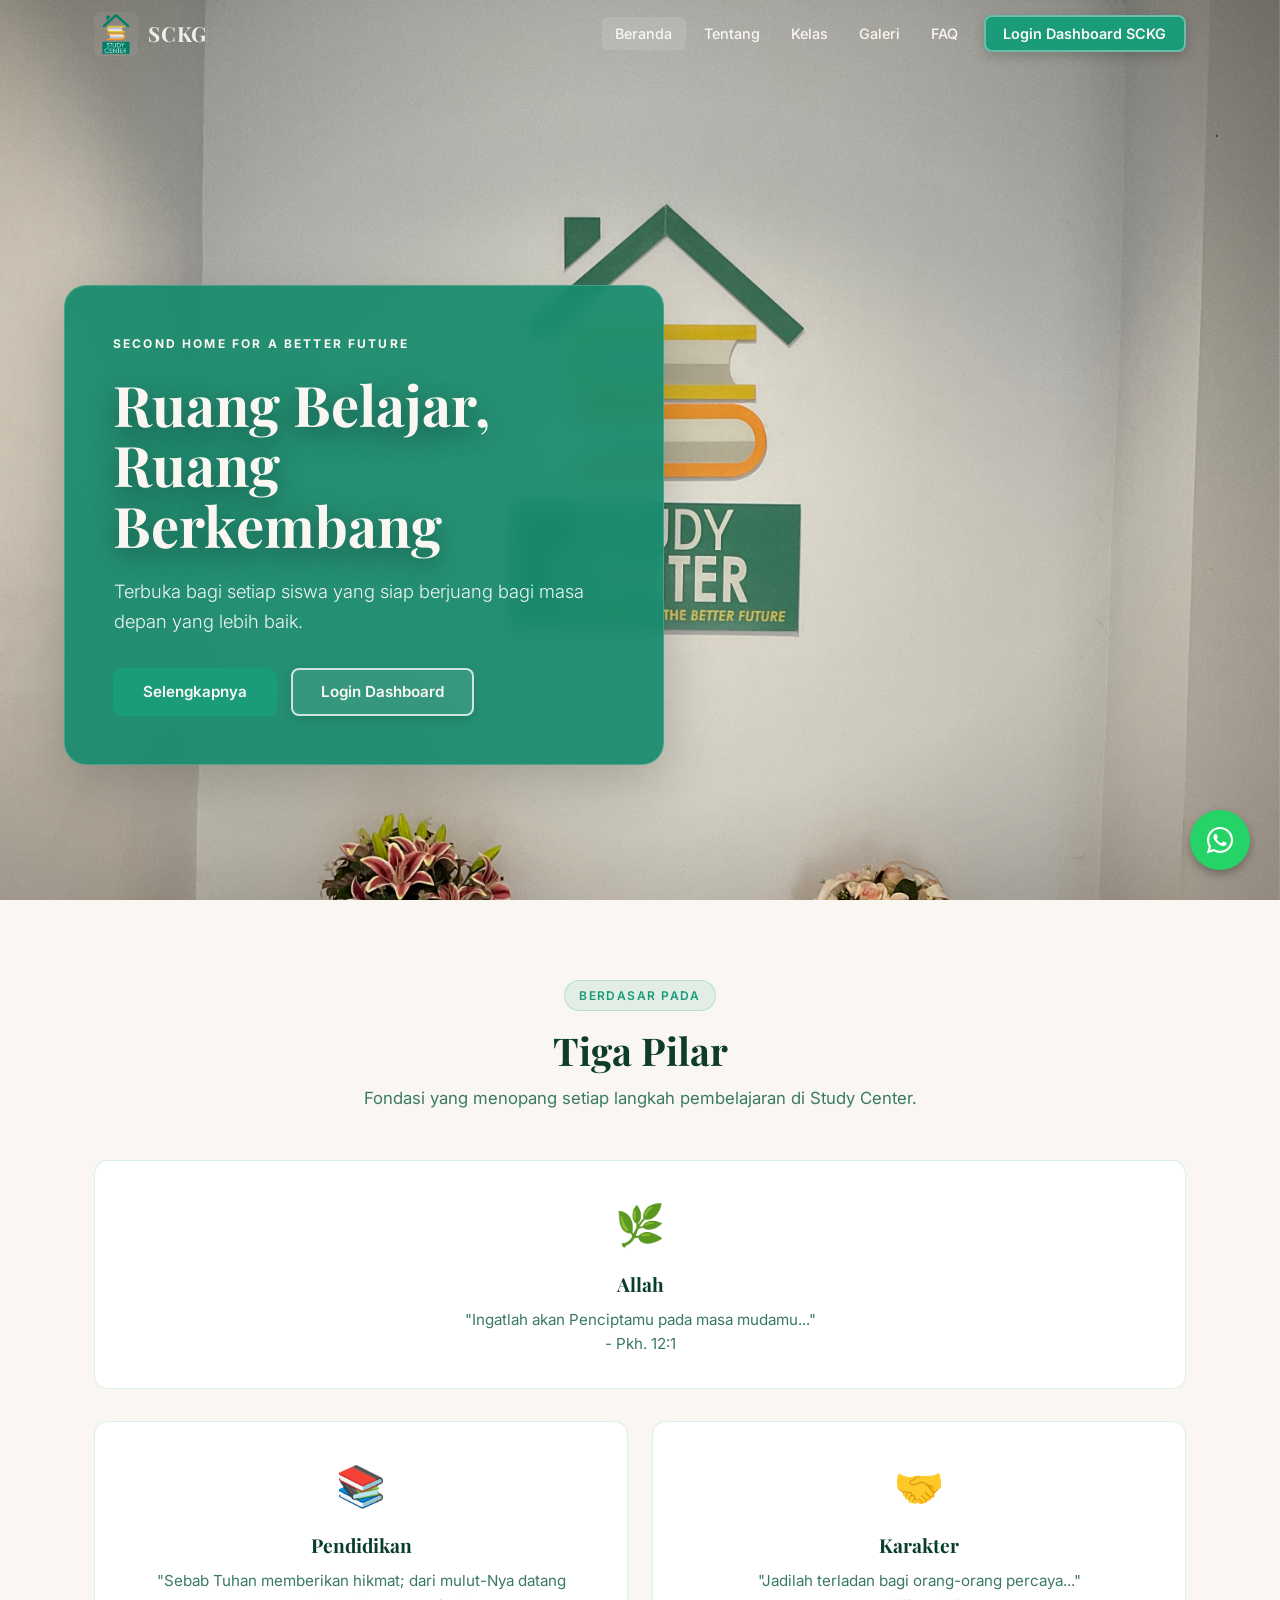
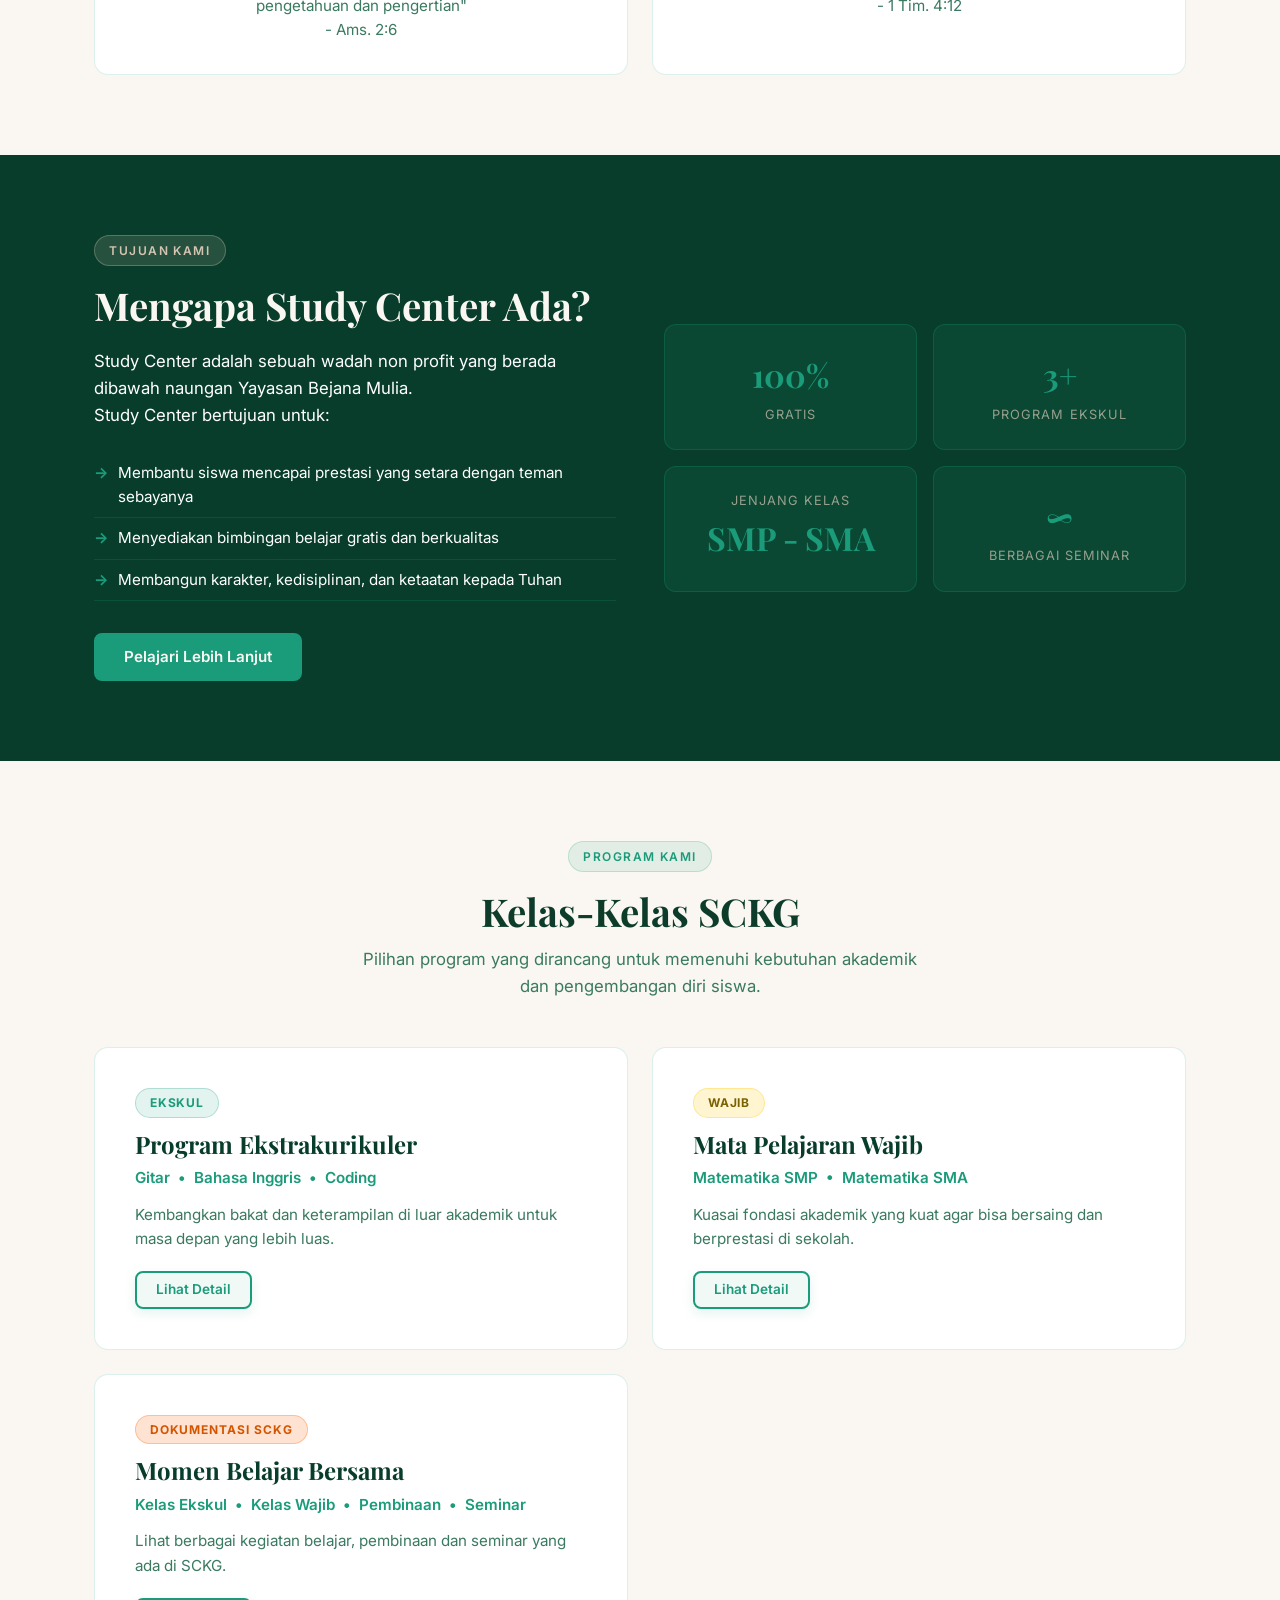
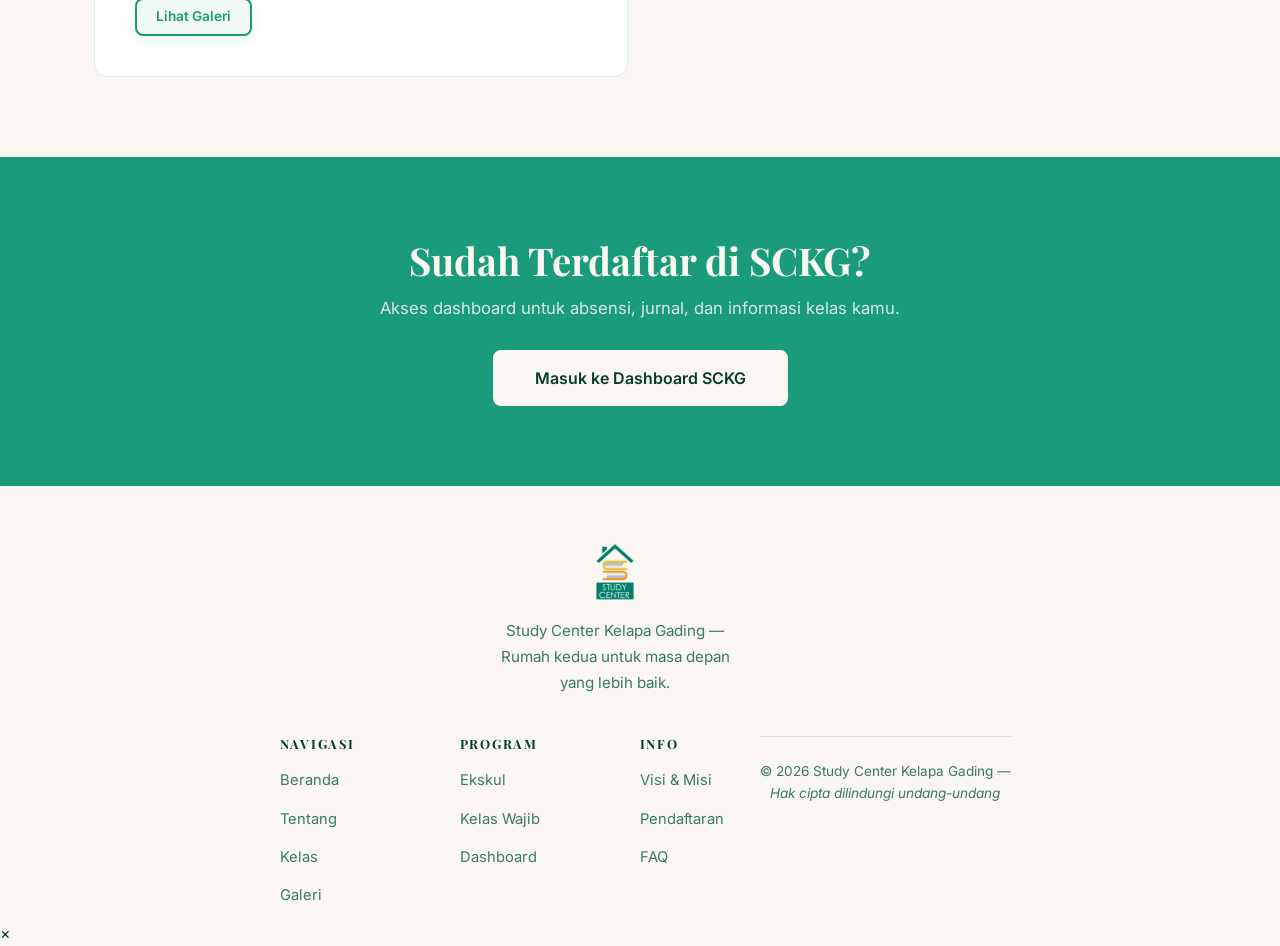
==== index.html @ 95f1fb78 "update website" ====
<!DOCTYPE html>
<html lang="id">
<head>
  <meta charset="UTF-8" />
  <meta name="viewport" content="width=device-width, initial-scale=1.0" />
  <title>SCKG Study Center — Second Home for the Better Future</title>
  <meta name="description" content="Study Center Karunia Guru — pusat belajar gratis untuk siswa yang ingin mencapai prestasi terbaik bersama teman-teman mereka." />
  <link rel="icon" type="image/png" href="images/logo-sc.png" />
  <link rel="preconnect" href="https://fonts.googleapis.com" />
  <link rel="preconnect" href="https://fonts.gstatic.com" crossorigin />
  <link href="https://fonts.googleapis.com/css2?family=Playfair+Display:ital,wght@0,400;0,600;0,700;1,400&family=Inter:wght@300;400;500;600&display=swap" rel="stylesheet" />
  <link rel="stylesheet" href="css/style.css" />
</head>
<body>

  <!-- NAVIGATION -->
  <nav class="navbar" id="navbar">
    <div class="nav-container">
      <a href="#" class="nav-logo" onclick="showPage('home'); return false;">
        <img src="images/logo-sc.png" alt="SCKG Study Center Logo" class="logo-img" />
        <span class="logo-text">SCKG</span>
      </a>
      <button class="hamburger" id="hamburger" aria-label="Buka menu">
        <span></span><span></span><span></span>
      </button>
      <ul class="nav-links" id="nav-links">
        <li><a href="#" class="nav-link active" data-page="home" onclick="showPage('home'); return false;">Beranda</a></li>
        <li><a href="#" class="nav-link" data-page="about" onclick="showPage('about'); return false;">Tentang</a></li>
        <li><a href="#" class="nav-link" data-page="kelas" onclick="showPage('kelas'); return false;">Kelas</a></li>
        <li><a href="gallery.html" class="nav-link">Galeri</a></li>
        <li><a href="#" class="nav-link" data-page="faq" onclick="showPage('faq'); return false;">FAQ</a></li>
        <li><a href="https://sc.kantindigital.com/" class="nav-link btn-nav-login" target="_blank" rel="noopener noreferrer">Login Dashboard SCKG</a></li>
      </ul>
    </div>
  </nav>

    <!-- ===== HOME PAGE ===== -->
    <section class="page active" id="page-home">

      <div class="hero-section">
        
        <div class="hero-bg">
          <picture>
              <source media="(min-width:768px)" srcset="images/sckg-bg.JPG">
              <img src="images/sckg-bg.JPG" alt="SCKG Study Center">
          </picture>
          <div class="hero-overlay"></div>
        </div>

        <div class="hero-content">
          <p class="hero-eyebrow">Second Home for a Better Future</p>
          <h1 class="hero-title">
            Ruang Belajar,<br>
            Ruang Berkembang
          </h1>
          <p class="hero-subtitle">
            Terbuka bagi setiap siswa yang siap berjuang bagi masa depan yang lebih baik.
          </p>

          <div class="hero-actions">
            <button class="btn btn-primary" onclick="showPage('about')">
              Selengkapnya
            </button>
            <a href="https://sc.kantindigital.com/"
              class="btn btn-outline-white"
              target="_blank"
              rel="noopener noreferrer">
                Login Dashboard
            </a>
          </div>
        </div> 

      </div>

    <!-- Tiga Pilar -->
    <section class="section bg-cream">
      <div class="container">
        <div class="section-header">
          <span class="section-tag">Berdasar pada</span>
          <h2 class="section-title">Tiga Pilar</h2>
          <p class="section-desc">Fondasi yang menopang setiap langkah pembelajaran di Study Center.</p>
        </div>
        
          <div class="pillar-card">
            <div class="pillar-icon">&#127807;</div>
            <h3>Allah</h3>
            <p>"Ingatlah akan Penciptamu pada masa mudamu..." <br> 
              - Pkh. 12:1</p>
          </div>        

        <div class="pillars-grid">
          <div class="pillar-card">
            <div class="pillar-icon">&#128218;</div>
            <h3>Pendidikan</h3>
            <p>"Sebab Tuhan memberikan hikmat; dari mulut-Nya datang pengetahuan dan pengertian" <br>
              - Ams. 2:6</p>
          </div>
          
          <div class="pillar-card">
            <div class="pillar-icon">&#129309;</div>
            <h3>Karakter</h3>
            <p>"Jadilah terladan bagi orang-orang percaya..." <br>
              - 1 Tim. 4:12</p>
          </div>

        </div>
      </div>
    </section>

    <!-- Tujuan -->
    <section class="section bg-dark">
      <div class="container">
        <div class="tujuan-layout">
          <div class="tujuan-text">
            <span class="section-tag tag-light">Tujuan Kami</span>
            <h2 class="section-title light">Mengapa Study Center Ada?</h2>
            <p class="tujuan-desc">Study Center adalah sebuah wadah non profit yang berada dibawah naungan Yayasan Bejana Mulia. <br>
              Study Center bertujuan untuk:</p>
            <ul class="tujuan-list">
              <li>Membantu siswa mencapai prestasi yang setara dengan teman sebayanya</li>
              <li>Menyediakan bimbingan belajar gratis dan berkualitas</li>
              <li>Membangun karakter, kedisiplinan, dan ketaatan kepada Tuhan</li>            
            </ul>
            <button class="btn btn-primary" onclick="showPage('about')">Pelajari Lebih Lanjut</button>
          </div>
          <div class="stats-grid">
            <div class="stat-card">
              <span class="stat-number">100%</span>
              <span class="stat-label">Gratis</span>
            </div>
            <div class="stat-card">
              <span class="stat-number">3+</span>
              <span class="stat-label">Program Ekskul</span>
            </div>
            <div class="stat-card">
              <span class="stat-label">Jenjang Kelas</span>
              <span class="stat-number">SMP - SMA</span>
            </div>
            <div class="stat-card">
              <span class="stat-number">&#8734;</span>
              <span class="stat-label">Berbagai Seminar</span>
            </div>
          </div>
        </div>
      </div>
    </section>

    <!-- Kelas Preview -->
    <section class="section bg-cream">
      <div class="container">
        <div class="section-header">
          <span class="section-tag">Program Kami</span>
          <h2 class="section-title">Kelas-Kelas SCKG</h2>
          <p class="section-desc">Pilihan program yang dirancang untuk memenuhi kebutuhan akademik dan pengembangan diri siswa.</p>
        </div>
        <div class="kelas-preview-grid">
          <div class="kelas-card kelas-ekskul">
            <div class="kelas-badge badge-ekskul">Ekskul</div>
            <h3>Program Ekstrakurikuler</h3>
            <p class="kelas-subjects">Gitar &nbsp;&bull;&nbsp; Bahasa Inggris &nbsp;&bull;&nbsp; Coding</p>
            <p class="kelas-desc">Kembangkan bakat dan keterampilan di luar akademik untuk masa depan yang lebih luas.</p>
            <button class="btn btn-sm btn-outline-dark" onclick="showPage('kelas')">Lihat Detail</button>
          </div>

          <div class="kelas-card kelas-wajib">
            <div class="kelas-badge badge-wajib">Wajib</div>
            <h3>Mata Pelajaran Wajib</h3>
            <p class="kelas-subjects">Matematika SMP &nbsp;&bull;&nbsp; Matematika SMA</p>
            <p class="kelas-desc">Kuasai fondasi akademik yang kuat agar bisa bersaing dan berprestasi di sekolah.</p>
            <button class="btn btn-sm btn-outline-dark" onclick="showPage('kelas')">Lihat Detail</button>
          </div>

          <div class="kelas-card">
            <div class="kelas-badge badge-galeri">Dokumentasi SCKG</div>
            <h3>Momen Belajar Bersama</h3>
            <p class="kelas-subjects">Kelas Ekskul &nbsp;&bull;&nbsp; Kelas Wajib &nbsp;&bull;&nbsp; Pembinaan &nbsp;&bull;&nbsp; Seminar</p>
            <p class="kelas-desc">Lihat berbagai kegiatan belajar, pembinaan dan seminar yang ada di SCKG.</p>
            <a href="gallery.html" class="btn btn-sm btn-outline-dark">Lihat Galeri</a>       
          </div>

        </div>
      </div>
    </section>

    <!-- CTA Login -->
    <section class="section bg-cta">
      <div class="container">
        <div class="cta-box">
          <h2>Sudah Terdaftar di SCKG?</h2>
          <p>Akses dashboard untuk absensi, jurnal, dan informasi kelas kamu.</p>
          <button href="https://sc.kantindigital.com/" class="btn btn-primary btn-lg" target="_blank" rel="noopener noreferrer">Masuk ke Dashboard SCKG</button>         
        </div>
      </div>
    </section>

    </section>
  <!-- END HOME -->

  <!-- ===== ABOUT PAGE ===== -->
  <section class="page" id="page-about">

    <div class="page-hero">
      <div class="page-hero-overlay"></div>
      <div class="page-hero-content">
        <span class="section-tag tag-light">Tentang Kami</span>
        <h1>Mengenal Study Center<br />Kelapa Gading</h1>
        <p>Rumah kedua bagi setiap pelajar yang ingin tumbuh dan berprestasi.</p>
      </div>
    </div>

    <!-- Tujuan -->
    <section class="section bg-cream">
      <div class="container">
        <div class="about-block">
          <div class="about-icon-wrap">
            <div class="about-big-icon">&#127919;</div>
          </div>
          <div class="about-text">
            <span class="section-tag">Tujuan</span>
            <h2 class="section-title">Tujuan Study Center</h2>
            <p>Study Center didirikan dengan satu tujuan utama: memastikan setiap siswa memiliki kesempatan yang sama untuk belajar, berkembang, dan berprestasi setara dengan teman-teman mereka.</p>
            <p>Kami percaya bahwa keterbatasan finansial tidak seharusnya menjadi penghalang bagi mimpi seorang anak. Dengan menyediakan bimbingan belajar gratis, kami membantu menutup kesenjangan pendidikan dan membuka pintu kesempatan yang lebih luas.</p>
          </div>
        </div>
      </div>
    </section>

    <!-- Tiga Pilar -->
    <section class="section bg-cream">
      <div class="container">
        <div class="section-header">
          <span class="section-tag">Berdasar pada</span>
          <h2 class="section-title">Tiga Pilar</h2>
          <p class="section-desc">Fondasi yang menopang setiap langkah pembelajaran di Study Center.</p>
        </div>
        
          <div class="pillar-card">
            <div class="pillar-icon">&#127807;</div>
            <h3>Allah</h3>
            <p>"Ingatlah akan Penciptamu pada masa mudamu..." <br> 
              - Pkh. 12:1</p>
          </div>        

        <div class="pillars-grid">
          <div class="pillar-card">
            <div class="pillar-icon">&#128218;</div>
            <h3>Pendidikan</h3>
            <p>"Sebab Tuhan memberikan hikmat; dari mulut-Nya datang pengetahuan dan pengertian" <br>
              - Ams. 2:6</p>
          </div>
          
          <div class="pillar-card">
            <div class="pillar-icon">&#129309;</div>
            <h3>Karakter</h3>
            <p>"Jadilah terladan bagi orang-orang percaya..." <br>
              - 1 Tim. 4:12</p>
          </div>

        </div>
      </div>
    </section>

    <!-- Visi & Misi -->
    <section class="section bg-dark">
      <div class="container">
        <div class="section-header">
          <span class="section-tag tag-light">Landasan Kami</span>
          <h2 class="section-title light">Visi &amp; Misi</h2>
        </div>
        <div class="vm-grid">
          <div class="visi-card">
            <div class="vm-label">Visi</div>
            <p>Menjadikan Study Center <br> sebagai rumah kedua dimana setiap remaja bisa mendapatkan sebuah komunitas yang sehat di luar rumah.</p>
          </div>
          <div class="vm-grid-card">
            <div class="misi-card">
            <div class="vm-label">Misi</div>
            <p>Membentuk <br> sebuah komunitas remaja yang sehat, positif, dan prestasi ( berkaitan dengan pendidikan, karakter, dan ketaatan kepada Tuhan).</p>
          </div>
        </div>
      </div>
    </section>

    <!-- Pendaftaran -->
    <section class="section bg-cream" id="pendaftaran">
      <div class="container">
        <div class="section-header">
          <span class="section-tag">Bergabung</span>
          <h2 class="section-title">Pendaftaran Peserta</h2>
          <p class="section-desc">4 langkah mudah untuk bergabung dengan Study Center Kelapa Gading.</p>
        </div>
        <div class="steps-grid">
          <div class="step-card">
            <div class="step-num">1</div>
            <h4>Siapkan Persyaratan</h4>
            <p>Fotokopi kartu pelajar atau rapor terakhir.</p>
          </div>
          <div class="step-card">
            <div class="step-num">2</div>
            <h4>Datang ke SCKG</h4>
            <p>Kunjungi langsung gedung SCKG dan temui kakak pembina / admin yang siap membantu.</p>
          </div>
          <div class="step-card">
            <div class="step-num">3</div>
            <h4>Isi Formulir</h4>
            <p>Lengkapi formulir pendaftaran yang disediakan dengan data diri dan informasi sekolah.</p>
          </div>
          <div class="step-card">
            <div class="step-num">4</div>
            <h4>Mulai Belajar!</h4>
            <p>Setelah terdaftar, kamu langsung bisa mengikuti kelas sesuai jadwal yang ditentukan.</p>
          </div>
        </div>
        <div class="daftar-note">
          <p>Pendaftaran <strong>gratis</strong> dan terbuka untuk semua siswa SMP dan SMA yang membutuhkan.</p>
        </div>
      </div>
    </section>

  </section>
  <!-- END ABOUT -->

  <!-- ===== KELAS PAGE ===== -->
  <section class="page" id="page-kelas">

    <div class="page-hero">
      <div class="page-hero-overlay"></div>
      <div class="page-hero-content">
        <span class="section-tag tag-light">Program Kami</span>
        <h1>Kelas-Kelas<br />Study Center</h1>
        <p>Dua program unggulan untuk pengembangan akademik dan diri.</p>
      </div>
    </div>

    <!-- Ekskul -->
    <section class="section bg-cream">
      <div class="container">
        <div class="section-header">
          <span class="section-tag">Program Pilihan</span>
          <h2 class="section-title">Ekstrakurikuler</h2>
          <p class="section-desc">Program pengembangan bakat dan keterampilan untuk memperluas wawasan dan kemampuan siswa.</p>
        </div>
        <div class="ekskul-grid">

          <div class="ekskul-card">
            <div class="ekskul-top">
              <div class="ekskul-icon">&#127928;</div>
              <div class="ekskul-tag-wrap">
                <span class="badge-ekskul">Ekskul</span>
                <h3>Gitar</h3>
              </div>
            </div>
            <p>Belajar memainkan gitar dari dasar hingga mahir. Dirancang untuk semua tingkat. Mulai dari yang belum pernah memegang gitar hingga yang sudah memiliki dasar.</p>
            <ul class="detail-list">
              <li>Teknik dasar chord dan melodi</li>
              <li>Membaca not balok dan tabulasi</li>
              <li>Lagu-lagu populer dan klasik</li>
              <li>Kepercayaan diri tampil di depan umum</li>
            </ul>
          </div>

          <div class="ekskul-card">
            <div class="ekskul-top">
              <div class="ekskul-icon">&#127760;</div>
              <div class="ekskul-tag-wrap">
                <span class="badge-ekskul">Ekskul</span>
                <h3>Bahasa Inggris</h3>
              </div>
            </div>
            <p>Tingkatkan kemampuan Bahasa Inggris secara menyeluruh. Mulai dari percakapan sehari-hari hingga persiapan ujian. Program interaktif dan menyenangkan.</p>
            <ul class="detail-list">
              <li>Speaking &amp; Conversation</li>
              <li>Reading &amp; Comprehension</li>
              <li>Grammar &amp; Writing</li>
              <li>Persiapan ujian sekolah &amp; nasional</li>
            </ul>
          </div>

          <div class="ekskul-card">
            <div class="ekskul-top">
              <div class="ekskul-icon">&#128187;</div>
              <div class="ekskul-tag-wrap">
                <span class="badge-ekskul">Ekskul</span>
                <h3>Coding</h3>
              </div>
            </div>
            <p>Pelajari dunia pemrograman dari nol. Di era digital ini, kemampuan coding adalah keterampilan masa depan yang wajib dikuasai.</p>
            <ul class="detail-list">
              <li>Dasar logika pemrograman</li>
              <li>HTML, CSS, &amp; JavaScript</li>
              <li>Pengenalan Python</li>
              <li>Proyek mini dan portofolio sederhana</li>
            </ul>
          </div>

        </div>
      </div>
    </section>

    <!-- Wajib -->
    <section class="section bg-dark">
      <div class="container">
        <div class="section-header">
          <span class="section-tag tag-light">Program Akademik</span>
          <h2 class="section-title light">Mata Pelajaran Wajib</h2>
          <p class="section-desc light">Penguatan akademik di mata pelajaran kunci agar siswa percaya diri menghadapi ujian.</p>
        </div>
        <div class="wajib-grid">
          <div class="wajib-card">
            <div class="wajib-header">
              <div class="wajib-icon">&#128208;</div>
              <span class="wajib-level">SMP</span>
            </div>
            <h3>Matematika SMP</h3>
            <p>Pembelajaran Matematika untuk siswa SMP kelas 7–9. Materi disesuaikan dengan kurikulum nasional dan kebutuhan ujian.</p>
            <div class="topic-tags">
              <span>Aljabar</span><span>Geometri</span><span>Bilangan</span>
              <span>Statistika</span><span>Persamaan</span><span>Fungsi</span>
            </div>
          </div>

          <div class="wajib-card">
            <div class="wajib-header">
              <div class="wajib-icon">&#128207;</div>
              <span class="wajib-level wajib-level-sma">SMA</span>
            </div>
            <h3>Matematika SMA</h3>
            <p>Pembelajaran Matematika untuk siswa SMA kelas 10–12. Fokus pada pemahaman konsep mendalam dan persiapan ujian nasional serta UTBK.</p>
            <div class="topic-tags">
              <span>Turunan</span><span>Integral</span><span>Trigonometri</span>
              <span>Vektor</span><span>Matriks</span><span>Statistik</span>
            </div>
          </div>

          </div>
        </div>
      </section>

    <!-- Syarat -->
    <section class="section bg-cream">
      <div class="container">
        <div class="section-header">
          <span class="section-tag">Syarat & Ketentuan</span>
          <h2 class="section-title">Membuka kelas</h2>
          <p class="section-desc">Kelas Study Center dapat berlangsung dengan syarat adanya minimal lima siswa dalam satu kelas, baik untuk kelas ekskul maupun untuk kelas wajib.</p>
        </div>
        <div class="ekskul-grid">

          <div class="ekskul-card">
            <div class="ekskul-top">
              <div class="ekskul-icon">&#128100;</div>
              <div class="ekskul-tag-wrap">
                <span class="badge-ekskul">Wajib</span>
                <h3>Jumlah peserta</h3>
              </div>
            </div>
            <p>Minimal 5 dan maksimal 11. <br> 
            Dengan tujuan untuk memastikan peserta dapat terbantu dalam pembelajaran dengan kondisi kelas yang memadai. <br>
            <br>
            Bila peserta dalam satu kelas kurang dari 5, kelas tersebut untuk sementara akan ditutup, sampai mencapai minimal 5 peserta kembali. <br>
            <br> 
            Demikian syarat juga berlaku untuk membuka kelas baru lainnya.
            <br> 
            Selama minat siswa terhadap pelajaran tersebut ada, maka akan kami usahakan untuk membantu.</p>
          </div>

        </div>
      </div>
    </section>

    <section class="section bg-cta">
      <div class="container">
        <div class="cta-box">
          <h2>Tertarik Bergabung?</h2>
          <p>Daftarkan dirimu dan mulailah perjalanan belajarmu bersama SCKG!</p>
          <a href="index.html#pendaftaran" class="btn btn-primary btn-lg">Cara Mendaftar</a>
        </div>
      </div>
    </section>

      <div class="gallery-card">
       <img src="images/mtk.JPG" alt="Kelas MTK SMA" class="zoomable-img" onclick="zoomImage(this)">     
      </div>
    
  </section>
  <!-- END KELAS -->

  <!-- ===== FAQ PAGE ===== -->
  <section class="page" id="page-faq">

    <div class="page-hero">
      <div class="page-hero-overlay"></div>
      <div class="page-hero-content">
        <span class="section-tag tag-light">Pertanyaan Umum</span>
        <h1>FAQ</h1>
        <p>Temukan jawaban atas pertanyaan yang paling sering ditanyakan.</p>
      </div>
    </div>

    <section class="section bg-cream">
      <div class="container container-narrow">

        <div class="faq-list">

          <div class="faq-item">
            <button class="faq-question" onclick="toggleFaq(this)">
              <span>Apakah Study Center benar-benar gratis?</span>
              <span class="faq-arrow">&#9660;</span>
            </button>
            <div class="faq-answer">
              <p>Ya, 100% gratis! SCKG Study Center adalah lembaga nirlaba yang berkomitmen untuk menyediakan pendidikan berkualitas tanpa biaya apapun. Tidak ada biaya pendaftaran, biaya bulanan, maupun biaya tersembunyi lainnya.</p>
            </div>
          </div>

          <div class="faq-item">
            <button class="faq-question" onclick="toggleFaq(this)">
              <span>Siapa saja yang bisa mendaftar ke SCKG?</span>
              <span class="faq-arrow">&#9660;</span>
            </button>
            <div class="faq-answer">
              <p>SCKG terbuka untuk semua siswa SMP dan SMA yang ingin meningkatkan prestasi belajarnya, terutama bagi mereka yang tidak memiliki akses ke bimbingan belajar berbayar. Pendaftaran langsung di kantor SCKG dan kuota terbatas.</p>
            </div>
          </div>

          <div class="faq-item">
            <button class="faq-question" onclick="toggleFaq(this)">
              <span>Bagaimana cara mendaftar ke Study Center?</span>
              <span class="faq-arrow">&#9660;</span>
            </button>
            <div class="faq-answer">
              <p>Cara mendaftar sangat mudah:</p>
              <ol>
                <li>Siapkan fotokopi kartu pelajar atau rapor terakhir.</li>
                <li>Kunjungi kantor SCKG Study Center secara langsung.</li>
                <li>Isi formulir pendaftaran yang disediakan oleh tim kami.</li>
                <li>Setelah terdaftar, langsung ikuti kelas sesuai jadwal!</li>
              </ol>
            </div>
          </div>

          <div class="faq-item">
            <button class="faq-question" onclick="toggleFaq(this)">
              <span>Program apa saja yang tersedia di SCKG?</span>
              <span class="faq-arrow">&#9660;</span>
            </button>
            <div class="faq-answer">
              <p>SCKG menyediakan dua jenis program:</p>
              <ul>
                <li><strong>Ekstrakurikuler:</strong> Gitar, Bahasa Inggris, dan Coding.</li>
                <li><strong>Mata Pelajaran Wajib:</strong> Matematika SMP (kelas 7–9) dan Matematika SMA (kelas 10–12).</li>
              </ul>
            </div>
          </div>

          <div class="faq-item">
            <button class="faq-question" onclick="toggleFaq(this)">
              <span>Kapan jadwal belajar di Study Center?</span>
              <span class="faq-arrow">&#9660;</span>
            </button>
            <div class="faq-answer">
              <p>Jadwal belajar disesuaikan dengan ketersediaan siswa dan pengajar. Biasanya kegiatan dilaksanakan pada sore hari setelah jam sekolah. Informasi jadwal lengkap diberikan setelah proses pendaftaran berhasil.</p>
            </div>
          </div>

          <div class="faq-item">
            <button class="faq-question" onclick="toggleFaq(this)">
              <span>Apakah ada persyaratan nilai minimum untuk mendaftar?</span>
              <span class="faq-arrow">&#9660;</span>
            </button>
            <div class="faq-answer">
              <p>Tidak ada persyaratan nilai minimum. SCKG menerima semua siswa yang memiliki semangat untuk belajar dan berkembang. Justru siswa yang kesulitan secara akademik sangat kami prioritaskan.</p>
            </div>
          </div>

          <div class="faq-item">
            <button class="faq-question" onclick="toggleFaq(this)">
              <span>Bagaimana kualitas pengajar di SCKG?</span>
              <span class="faq-arrow">&#9660;</span>
            </button>
            <div class="faq-answer">
              <p>Pengajar di SCKG adalah individu-individu berdedikasi dengan latar belakang pendidikan yang relevan dan passion untuk mengajar. Mereka diseleksi secara ketat dan berkomitmen memberikan pengajaran terbaik.</p>
            </div>
          </div>

          <div class="faq-item">
            <button class="faq-question" onclick="toggleFaq(this)">
              <span>Apa itu Login SC dan untuk apa?</span>
              <span class="faq-arrow">&#9660;</span>
            </button>
            <div class="faq-answer">
              <p>Login SC adalah portal online khusus untuk anggota SCKG yang sudah terdaftar. Melalui Login SC, siswa dapat mengakses absensi kehadiran, jurnal belajar harian, jadwal kelas, dan memantau perkembangan belajar mereka.</p>
            </div>
          </div>

          <div class="faq-item">
            <button class="faq-question" onclick="toggleFaq(this)">
              <span>Bagaimana cara menghubungi SCKG?</span>
              <span class="faq-arrow">&#9660;</span>
            </button>
            <div class="faq-answer">
              <p>Kamu bisa menghubungi kami dengan datang langsung ke kantor SCKG Study Center. Tim kami siap membantu menjawab pertanyaan dan memberikan informasi yang kamu butuhkan.</p>
            </div>
          </div>

        </div>

        <div class="faq-cta">
          <p>Masih punya pertanyaan lain? Jangan ragu untuk menghubungi kami langsung.</p>
          <button class="btn btn-primary" onclick="showPage('about')">Lihat Info Pendaftaran</button>
        </div>

      </div>
    </section>

  </section>
  <!-- END FAQ -->

  <!-- FOOTER -->
  <footer class="footer">
      <div class="footer-grid">

        <div class="footer-brand">
          <img src="images/logo-sc.png" alt="SCKG Study Center" class="footer-logo" />
          <p>Study Center Kelapa Gading — <br> Rumah kedua untuk masa depan <br> yang lebih baik.</p>
        </div>

        <div class="footer-col">
          <h4>Navigasi</h4>
          <ul>
            <li><a href="#" onclick="showPage('home'); return false;">Beranda</a></li>
            <li><a href="#" onclick="showPage('about'); return false;">Tentang</a></li>
            <li><a href="#" onclick="showPage('kelas'); return false;">Kelas</a></li>
            <li><a href="gallery.html">Galeri</a></li>
          </ul>
        </div>

        <div class="footer-col">
          <h4>Program</h4>
          <ul>
            <li><a href="#" onclick="showPage('kelas'); return false;">Ekskul</a></li>
            <li><a href="#" onclick="showPage('kelas'); return false;">Kelas Wajib</a></li>
            <li><a href="#" onclick="window.open('https://sc.kantindigital.com/', '_blank'); return false;">Dashboard</a></li>            
          </ul>
        </div>

        <div class="footer-col">
          <h4>Info</h4>
          <ul>
            <li><a href="#" onclick="showPage('about'); return false;">Visi &amp; Misi</a></li>
            <li><a href="#" onclick="showPage('about'); setTimeout(() => { document.getElementById('pendaftaran').scrollIntoView({behavior:'smooth'}); }, 100); return false;">Pendaftaran</a></li>
            <li><a href="#" onclick="showPage('faq'); return false;">FAQ</a></li>
          </ul>
        </div>

      <div class="footer-bottom">
        <p>&copy; 2026 Study Center Kelapa Gading &mdash; <br> 
          <em>Hak cipta dilindungi undang-undang</em></p>
      </div>

    </div>  
  </footer>

<!-- Floating WhatsApp Button -->
  <div class="whatsapp-float" ondblclick="redirectToWhatsApp()">
    <svg xmlns="http://www.w3.org/2000/svg" viewBox="0 0 448 512" width="30" height="30" fill="#FFFFFF">
      <path d="M380.9 97.1C339 55.1 283.2 32 223.9 32c-122.4 0-222 99.6-222 222 0 39.1 10.2 77.3 29.6 111L0 480l117.7-30.9c32.4 17.7 68.9 27 106.1 27h.1c122.3 0 224.1-99.6 224.1-222 0-59.3-25.2-115-67.1-157zm-157 341.6c-33.2 0-65.7-8.9-94-25.7l-6.7-4-69.8 18.3L72 359.2l-4.4-7c-18.5-29.4-28.2-63.3-28.2-98.2 0-101.7 82.8-184.5 184.6-184.5 49.3 0 95.6 19.2 130.4 54.1 34.8 34.9 56.2 81.2 56.1 130.5 0 101.8-84.9 184.6-186.6 184.6zm101.2-138.2c-5.5-2.8-32.8-16.2-37.9-18-5.1-1.9-8.8-2.8-12.5 2.8-3.7 5.6-14.3 18-17.6 21.8-3.2 3.7-6.5 4.2-12 1.4-32.6-16.3-54-29.1-75.5-66-5.7-9.8 5.7-9.1 16.3-30.3 1.8-3.7.9-6.9-.5-9.7-1.4-2.8-12.5-30.1-17.1-41.2-4.5-10.8-9.1-9.3-12.5-9.5-3.2-.2-6.9-.2-10.6-.2-3.7 0-9.7 1.4-14.8 6.9-5.1 5.6-19.4 19-19.4 46.3 0 27.3 19.9 53.7 22.6 57.4 2.8 3.7 39.1 59.7 94.8 83.8 35.2 15.2 49 16.5 66.6 13.9 10.7-1.6 32.8-13.4 37.4-26.4 4.6-13 4.6-24.1 3.2-26.4-1.3-2.5-5-3.9-10.5-6.6z"/>
    </svg>
  </div>

 <!-- GLOBAL LIGHTBOX CONTAINER -->
  <div id="imageLightbox" class="lightbox" onclick="closeZoom()">
    <span class="lightbox-close">&times;</span>
    <img class="lightbox-content" id="lightboxImg" style="display: none;">
    <video class="lightbox-video" id="lightboxVid" controls autoplay loop muted style="display: none;"></video>
  </div> 

  <script src="js/main.js"></script>
</body>
</html>
---- css/style.css ----
/* =============================================
   SCKG STUDY CENTER — Main Stylesheet
   Colors drawn from logo:
   Primary teal: #1A9B7A | Dark teal: #083D2B
   Warm tan: #D4C5B2  | Cream bg: #FAF7F2
   Fonts: Playfair Display (headings) + Inter (body)
   ============================================= */

/* ===== RESET & BASE ===== */
*, *::before, *::after {
  box-sizing: border-box;
  margin: 0;
  padding: 0;
}

html {
  scroll-behavior: smooth;
}

body {
  font-family: 'Inter', sans-serif;
  font-size: 16px;
  line-height: 1.6;
  color: #0D3D2A;
  background-color: #FAF7F2;
  overflow-x: hidden;
}

img {
  max-width: 100%;
  display: block;
}

a {
  color: inherit;
  text-decoration: none;
}

ul, ol {
  list-style: none;
}

/* ===== TYPOGRAPHY ===== */
h1, h2, h3, h4 {
  font-family: 'Playfair Display', serif;
  line-height: 1.2;
  font-weight: 700;
}

h1 { font-size: clamp(2rem, 5vw, 3.5rem); }
h2 { font-size: clamp(1.6rem, 3vw, 2.4rem); }
h3 { font-size: clamp(1.2rem, 2vw, 1.5rem); }
h4 { font-size: 1.1rem; }

p { margin-bottom: 1rem; }
p:last-child { margin-bottom: 0; }

/* ===== LAYOUT ===== */
.container {
  max-width: 1140px;
  margin: 0 auto;
  padding: 0 1.5rem;
}

.container-narrow {
  max-width: 760px;
}

.section {
  padding: 80px 0;
}

/* ===== PAGE SYSTEM ===== */
.page {
  display: none;
}

.page.active {
  display: block;
}

/* ===== BACKGROUNDS ===== */
.bg-cream  { background-color: #FAF7F2; }
.bg-dark   { background-color: #083D2B; }
.bg-cta    { background-color: #1A9B7A; }

/* ===== NAVBAR ===== */
.navbar {
  position: fixed;
  top: 0;
  left: 0;
  width: 100%;
  background: transparent;
  box-shadow: none;
  z-index: 1000;
  transition: all 0.3s ease;
}

.navbar.scrolled .logo-text {
  color: #1A9B7A;
}

.navbar.scrolled {
  background: rgba(250, 247, 242, 0.92);
  backdrop-filter: blur(10px);
}

.nav-container {
  display: flex;
  align-items: center;
  justify-content: space-between;
  max-width: 1140px;
  margin: 0 auto;
  padding: 0 1.5rem;
  height: 68px;
}

.nav-logo {
  display: flex;
  align-items: center;
  gap: 10px;
  cursor: pointer;
}

.logo-img {
  width: 44px;
  height: 44px;
  object-fit: contain;
  border-radius: 6px;
  background: rgba(255,255,255,0.06);
}

.logo-text {
  font-family: 'Playfair Display', serif;
  font-size: 1.3rem;
  font-weight: 700;
  color: rgba(250, 247, 242, 0.92);
  letter-spacing: 0.04em;
}

.nav-links {
  display: flex;
  align-items: center;
  gap: 0.25rem;
  list-style: none;
}

.nav-link {
  padding: 0.5rem 0.85rem;
  color: #FAF7F2;
  font-size: 0.9rem;
  font-weight: 500;
  border-radius: 6px;
  transition: color 0.2s, background 0.2s;
  cursor: pointer;
  white-space: nowrap;
}

.navbar.scrolled .nav-link{
  color: #1A9B7A;
}

@media (max-width:767px) {

    .navbar.scrolled .nav-link {
        color: #FAF7F2;
    }

}

.nav-link:hover,
.nav-link.active {
  color: #FAF7F2;
  background: rgba(255,255,255,0.12);
}

.btn-nav-login {
  background: #1A9B7A;
  color: #FAF7F2 !important;
  border: 2px solid rgba(255,255,255,0.35);
  font-weight: 600;
  padding: 0.5rem 1.1rem;
  border-radius: 8px;
  margin-left: 0.5rem;
  box-shadow: 0 4px 12px rgba(0,0,0,0.18);
  transition: all 0.25s ease;
}

.btn-nav-login:hover {
  background: #17876A;
  transform: translateY(-1px);
  color: #FAF7F2 !important;
}

/* Hamburger */
.hamburger {
  display: none;
  flex-direction: column;
  gap: 5px;
  background: none;
  border: none;
  cursor: pointer;
  padding: 4px;
}

.hamburger span {
  display: block;
  width: 24px;
  height: 2px;
  background: #FAF7F2;
  border-radius: 2px;
  transition: all 0.3s;
}

.navbar.scrolled .hamburger span {
  background: #1A9B7A;
  backdrop-filter: blur(10px);
}

/* ===== BUTTONS ===== */
.btn {
  display: inline-block;
  padding: 0.75rem 1.75rem;
  border-radius: 8px;
  font-family: 'Inter', sans-serif;
  font-size: 0.95rem;
  font-weight: 600;
  cursor: pointer;
  border: 2px solid transparent;
  transition: all 0.2s ease;
  text-align: center;
  line-height: 1.3;
}

.btn-primary {
  background: #1A9B7A;
  color: #FAF7F2;
  border-color: #1A9B7A;
}
.btn-primary:hover {
  background: #17876A;
  border-color: #17876A;
  transform: translateY(-2px);
  box-shadow: 0 6px 20px rgba(26,155,122,0.3);
}

@media (max-width:767px){

.btn-primary {
  background: #2cb38c;
  color: #FAF7F2;
  border-color: #2cb38c;
  box-shadow: 0 6px 20px rgba(51,196,154,0.35);
}

.btn-primary:hover {
  background: #239c7a;
  border-color: #239c7a;
  transform: translateY(-2px);
  box-shadow: 0 8px 24px rgba(51,196,154,0.45);
}

}

.btn-outline-white {
  background: rgba(255,255,255,0.08);
  color: #FAF7F2;
  border-color: rgba(255,255,255,0.75);
  box-shadow: 0 4px 12px rgba(0,0,0,0.12);
}

.btn-outline-white:hover {
  background: rgba(255,255,255,0.18);
  border-color: #FAF7F2;
  transform: translateY(-2px);
  box-shadow: 0 8px 20px rgba(0,0,0,0.18);
}

.btn-outline-dark {
  background: rgba(26,155,122,0.06);
  color: #1A9B7A;
  border-color: #1A9B7A;
  box-shadow: 0 4px 12px rgba(26,155,122,0.12);
}

.btn-outline-dark:hover {
  background: #33C49A;
  border-color: #33C49A;
  color: #FAF7F2;
  transform: translateY(-2px);
  box-shadow: 0 8px 20px rgba(51,196,154,0.30);
}
.btn-sm {
  padding: 0.5rem 1.2rem;
  font-size: 0.85rem;
}

.btn-lg {
  padding: 1rem 2.5rem;
  font-size: 1rem;
}

/* ===== SECTION TAGS ===== */
.section-tag {
  display: inline-block;
  font-size: 0.75rem;
  font-weight: 600;
  letter-spacing: 0.12em;
  text-transform: uppercase;
  color: #1A9B7A;
  background: rgba(26,155,122,0.1);
  padding: 0.3rem 0.9rem;
  border-radius: 50px;
  margin-bottom: 1rem;
  border: 1px solid rgba(26,155,122,0.2);
}

.tag-light {
  color: #D4C5B2;
  background: rgba(212,197,178,0.15);
  border-color: rgba(212,197,178,0.3);
}

/* ===== SECTION HEADER ===== */
.section-header {
  text-align: center;
  margin-bottom: 3rem;
}

.section-title {
  color: #0D3D2A;
  margin-bottom: 0.75rem;
}

.section-title.light {
  color: #FAF7F2;
}

.section-desc {
  color: #3A7A60;
  max-width: 560px;
  margin: 0 auto;
  font-size: 1.05rem;
}

.section-desc.light {
  color: rgba(212,197,178,0.85);
}

/* ===== HOME HERO ===== */

.hero-section {
    position: relative;
    min-height: 100svh;
    display: flex;
    justify-content: center;
    align-items: flex-start;
    overflow: hidden;

    padding-top: 70px;
    padding-inline: 8%;
}

/* Background */
.hero-bg {
    position: absolute;
    inset: 0;
    overflow: hidden;
    z-index: 0;
}

.hero-bg img{

    position:absolute;

    inset:0;

    width:100%;
    height:115%;

    object-fit:cover;

    object-position:15% 20%;

    transition: transform 0.1s linear;
    
    will-change: transform;

}

.hero-overlay {
    position: absolute;
    inset: 0;
    z-index: 1;

    background:
    radial-gradient(
    ellipse at center,
    transparent 55%,
    rgba(0,0,0,.08) 75%,
    rgba(0,0,0,.22) 100%
   );
}

/* Hero Content */
.hero-content{
    position:absolute;
    left:50%;
    bottom:8%;
    transform:translateX(-50%);
    z-index:2;

    width:min(90%,600px);
    text-align:center;

    background: rgba(22,138,109,.65);

    backdrop-filter: blur(18px);
    -webkit-backdrop-filter: blur(18px);

    border: 1px solid rgba(255,255,255,.18);
}

/* Eyebrow */
.hero-eyebrow{
    font-size:.75rem;
    font-weight:700;
    letter-spacing:.18em;
    text-transform:uppercase;
    color:#FAF7F2; 
    margin-bottom:1.25rem;
}

/* Title */
.hero-title{

    font-size:clamp(2rem,6vw,3.5rem);

    line-height:1.08;

    margin-bottom:1.4rem;

    color:#FAF7F2;

    text-shadow:0 8px 30px rgba(0,0,0,.45);

}

/* Subtitle */
.hero-subtitle {
    color:rgba(255,255,255,.92);
    font-size: clamp(1rem, 2vw, 1.15rem);
    max-width: 500px;
    margin: 0 auto 2rem;
    font-weight: 300;
    line-height: 1.6;
}

.hero-stats{

    margin-bottom:2rem;

    color:white;

    font-size:.95rem;

    font-weight:600;

    opacity:.95;

}

/* Buttons */
.hero-actions{

display:flex;

flex-direction:column;

gap:.9rem;

}

/* ===== Desktop ===== */
@media (min-width:768px){

.hero-content{

    left:5%;

    bottom:15%;

    transform:none;

    max-width:600px;

    text-align:left;

    background:rgba(22,138,109,.92);

    border-radius:22px;

    padding:3rem;

    box-shadow:
        0 18px 60px rgba(0,0,0,.22);

    backdrop-filter:blur(10px);

}

.hero-actions{

    flex-direction:row;

}

}

/* ===== Mobile ===== */
@media (max-width: 767px){

  .hero-content {
    background: rgba(22,138,109,.76);
    backdrop-filter: blur(24px);
    -webkit-backdrop-filter: blur(24px);
    width: min(90%, 600px);    
    border-radius: 18px;
    
    /* Safely nudges the card down on mobile while keeping it clean */
    padding: 2.5rem 1.5rem !important;
    margin-top: 60px; 
  }

  .hero-bg {
    position: absolute;
    inset: 0;
    overflow: hidden;
    z-index: 0;
  }

  .hero-bg img {
    width: 100%;
    height: 115%;
    object-fit: cover;
    object-position: 52% 20%;
    will-change: transform;
  }

  .hero-actions {
    flex-direction: column;
    align-items: stretch; 
  }

  .hero-actions .btn { 
    text-align: center; 
  }

  /* Global Layout Scale for Mobile Screens */
  .section { padding: 48px 0; }
  .container { padding: 0 1rem; }

  /* Typography Scale for Mobile Screens */
  h1, .hero-title { font-size: 2rem; }
  h2 { font-size: 1.5rem; }
  h3 { font-size: 1.15rem; }
  .hero-eyebrow { font-size: 0.7rem; }
  .hero-subtitle { font-size: 0.95rem; }
}

/* ===== PAGE HERO (NON-HOME PAGES) ===== */
.page-hero {
  position: relative;
  min-height: 320px;
  display: flex;
  align-items: flex-end;
  background: linear-gradient(135deg, #083D2B 0%, #1A9B7A 100%);
  margin-top: 68px;
}

.page-hero-overlay {
  position: absolute;
  inset: 0;
  background: rgba(8, 61, 43, 0.35);
}

.page-hero-content {
  position: relative;
  z-index: 1;
  max-width: 1140px;
  width: 100%;
  margin: 0 auto;
  padding: 3rem 1.5rem;
}

.page-hero-content h1 {
  color: #FAF7F2;
  margin-bottom: 0.5rem;
}

.page-hero-content p {
  color: rgba(212, 197, 178, 0.9);
  font-size: 1.05rem;
}

/* ===== THREE PILLARS ===== */
.pillars-grid {
  display: grid;
  grid-template-columns: repeat(auto-fit, minmax(280px, 1fr));
  gap: 1.5rem;
  margin-top: 2rem;
}

.pillar-card {
  display: flex;
  flex-direction: column;
  align-items: center;
  background: #fff;
  border: 1.5px solid rgba(26,155,122,0.15);
  border-radius: 14px;
  padding: 2rem 1.75rem;
  text-align: center;
  transition: transform 0.25s, box-shadow 0.25s;
}

.pillar-card:hover {
  transform: translateY(-6px);
  box-shadow: 0 14px 32px rgba(26,155,122,0.14);
  border-color: rgba(26,155,122,0.35);
}

.pillar-icon {
  font-size: 2.5rem;
  margin-bottom: 1rem;
}

.pillar-card h3 {
  color: #083D2B;
  margin-bottom: 0.75rem;
  font-size: 1.2rem;
}

.pillar-card p {
  color: #3A7A60;
  font-size: 0.95rem;
}

/* ===== TUJUAN SECTION (HOME) ===== */
.tujuan-layout {
  display: grid;
  grid-template-columns: 1fr 1fr;
  gap: 3rem;
  align-items: center;
}

.tujuan-text h2 { color: #083D2B; }

.tujuan-desc {
  color: #fff;
  font-size: 1.05rem;
  margin: 1.25rem 0 1.5rem;
}

.tujuan-list {
  list-style: none;
  margin-bottom: 2rem;
}

.tujuan-list li {
  color: #fff;
  padding: 0.5rem 0 0.5rem 1.5rem;
  position: relative;
  font-size: 0.95rem;
  border-bottom: 1px solid rgba(26,155,122,0.2);
}

.tujuan-list li::before {
  content: '→';
  position: absolute;
  left: 0;
  color: #1A9B7A;
  font-weight: 700;
}

/* Stats grid */
.stats-grid {
  display: grid;
  grid-template-columns: 1fr 1fr;
  gap: 1rem;
}

.stat-card {
  background: rgba(26,155,122,0.12);
  border: 1px solid rgba(26,155,122,0.25);
  border-radius: 12px;
  padding: 1.5rem;
  text-align: center;
}

.stat-number {
  display: block;
  font-family: 'Playfair Display', serif;
  font-size: 2rem;
  font-weight: 700;
  color: #1A9B7A;
  margin-bottom: 0.25rem;
}

.stat-label {
  display: block;
  font-size: 0.8rem;
  color: rgba(212,197,178,0.7);
  text-transform: uppercase;
  letter-spacing: 0.08em;
}

/* ===== KELAS PREVIEW (HOME) ===== */
.kelas-preview-grid {
  display: grid;
  grid-template-columns: 1fr 1fr;
  gap: 1.5rem;
}

.kelas-card {
  padding: 2.5rem;
  border-radius: 14px;
  background: #fff;
  border: 1.5px solid rgba(26,155,122,0.15);
  transition: transform 0.25s, box-shadow 0.25s;
}

.kelas-card:hover {
  transform: translateY(-4px);
  box-shadow: 0 12px 30px rgba(26,155,122,0.12);
  border-color: rgba(26,155,122,0.35);
}

.badge-ekskul,
.badge-wajib,
.badge-galeri {
  display: inline-block;
  width: fit-content;
  text-align: center;
  padding: 0.25rem 0.85rem;
  border-radius: 50px;
  font-size: 0.75rem;
  font-weight: 700;
  letter-spacing: 0.08em;
  text-transform: uppercase;
  margin-bottom: 0.75rem;
  white-space: nowrap;
}

.badge-ekskul {
  background: rgba(26,155,122,0.12);
  color: #1A9B7A;
  border: 1px solid rgba(26,155,122,0.25);
}

.badge-wajib {
  background: rgba(255, 235, 153, 0.45);
  color: #7A6200; 
  border: 1px solid rgba(255, 220, 100, 0.6);
}

.badge-galeri {
  background: rgba(255, 145, 77, 0.25); 
  color: #D45500;                 
  border: 1px solid rgba(255, 145, 77, 0.45);
}

.kelas-card h3 {
  color: #083D2B;
  margin-bottom: 0.5rem;
}

.kelas-subjects {
  color: #1A9B7A;
  font-weight: 600;
  font-size: 0.95rem;
  margin-bottom: 0.75rem;
}

.kelas-desc {
  color: #3A7A60;
  font-size: 0.95rem;
  margin-bottom: 1.25rem;
}

/* GALERI PREVIEW (HOME) */
.galeri-desc {
  color: #ffffff; 
  opacity: 0.85;  
}

/* ===== CTA BOX ===== */
.cta-box {
  text-align: center;
  max-width: 600px;
  margin: 0 auto;
}

.cta-box h2 {
  color: #FAF7F2;
  margin-bottom: 0.75rem;
}

.cta-box p {
  color: rgba(250,247,242,0.85);
  margin-bottom: 1.75rem;
  font-size: 1.05rem;
}

/* Override btn-primary inside .bg-cta for contrast */
.bg-cta .btn-primary {
  background: #FAF7F2;
  color: #083D2B;
  border-color: #FAF7F2;
}
.bg-cta .btn-primary:hover {
  background: #fff;
  border-color: #fff;
  box-shadow: 0 8px 24px rgba(0,0,0,0.15);
}

/* ===== ABOUT BLOCK ===== */
.about-block {
  display: grid;
  grid-template-columns: 160px 1fr;
  gap: 3rem;
  align-items: start;
}

.about-icon-wrap {
  display: flex;
  justify-content: center;
  padding-top: 0.5rem;
}

.about-big-icon {
  font-size: 5rem;
  line-height: 1;
}

.about-text .section-tag { margin-bottom: 0.75rem; }
.about-text h2 { margin-bottom: 1rem; }
.about-text p { color: #3A7A60; }

/* ===== VISI MISI ===== */
.vm-grid {
  display: grid;
  grid-template-columns: 1fr 1.5fr;
  gap: 2rem;
  align-items: start;
}

.visi-card,
.misi-card {
  background: rgba(26,155,122,0.1);
  border: 1px solid rgba(26,155,122,0.2);
  border-radius: 14px;
  padding: 2rem;
}

.vm-label {
  font-size: 0.75rem;
  font-weight: 700;
  letter-spacing: 0.12em;
  text-transform: uppercase;
  color: #1A9B7A;
  margin-bottom: 1rem;
}

.visi-card h3 {
  color: #FAF7F2;
  margin-bottom: 1rem;
}

.visi-card p,
.misi-card p {
  color: rgba(212,197,178,0.85);
  font-size: 0.95rem;
}

.misi-list {
  list-style: none;
  display: flex;
  flex-direction: column;
  gap: 1rem;
}

.misi-list li {
  display: flex;
  gap: 1rem;
  align-items: flex-start;
}

.misi-num {
  font-family: 'Playfair Display', serif;
  font-size: 1.4rem;
  color: rgba(26,155,122,0.4);
  font-weight: 700;
  line-height: 1;
  flex-shrink: 0;
  min-width: 2rem;
}

/* ===== PENDAFTARAN STEPS ===== */
.steps-grid {
  display: grid;
  grid-template-columns: repeat(4, 1fr);
  gap: 1.25rem;
}

.step-card {
  background: #fff;
  border: 1.5px solid rgba(26,155,122,0.15);
  border-radius: 12px;
  padding: 1.75rem 1.5rem;
  text-align: center;
}

.step-num {
  width: 48px;
  height: 48px;
  border-radius: 50%;
  background: #1A9B7A;
  color: #FAF7F2;
  font-family: 'Playfair Display', serif;
  font-size: 1.3rem;
  font-weight: 700;
  display: flex;
  align-items: center;
  justify-content: center;
  margin: 0 auto 1rem;
}

.step-card h4 {
  color: #083D2B;
  margin-bottom: 0.6rem;
}

.step-card p {
  color: #3A7A60;
  font-size: 0.9rem;
}

.daftar-note {
  margin-top: 2.5rem;
  background: rgba(26,155,122,0.06);
  border-left: 4px solid #1A9B7A;
  border-radius: 0 8px 8px 0;
  padding: 1.25rem 1.5rem;
}

.daftar-note p {
  color: #083D2B;
  font-size: 0.95rem;
}

/* ===== EKSKUL CARDS ===== */
.ekskul-grid {
  display: grid;
  grid-template-columns: repeat(3, 1fr);
  gap: 1.5rem;
}

.ekskul-card {
  background: #fff;
  border: 1.5px solid rgba(26,155,122,0.15);
  border-radius: 14px;
  padding: 2rem;
  transition: transform 0.25s, box-shadow 0.25s;
}

.ekskul-card:hover {
  transform: translateY(-5px);
  box-shadow: 0 12px 28px rgba(26,155,122,0.13);
  border-color: rgba(26,155,122,0.35);
}

.ekskul-top {
  display: flex;
  align-items: center;
  gap: 1rem;
  margin-bottom: 1.25rem;
}

.ekskul-icon {
  font-size: 2.4rem;
  flex-shrink: 0;
}

.ekskul-tag-wrap .badge-ekskul {
  display: block;
  margin-bottom: 0.3rem;
}

.ekskul-tag-wrap h3 {
  color: #083D2B;
}

.ekskul-card > p {
  color: #3A7A60;
  font-size: 0.95rem;
  margin-bottom: 1rem;
}

.detail-list {
  list-style: none;
  padding: 0;
}

.detail-list li {
  color: #3A7A60;
  font-size: 0.9rem;
  padding: 0.4rem 0 0.4rem 1.25rem;
  position: relative;
  border-bottom: 1px solid rgba(26,155,122,0.1);
}

.detail-list li:last-child { border-bottom: none; }

.detail-list li::before {
  content: '✓';
  position: absolute;
  left: 0;
  color: #1A9B7A;
  font-weight: 700;
  font-size: 0.8rem;
}

/* ===== LOGIN PAGE ===== */
.login-wrapper {
  display: grid;
  grid-template-columns: 1fr 1fr;
  min-height: 100vh;
  margin-top: 68px;
}

.login-left {
  background: linear-gradient(145deg, #083D2B 0%, #0D5C44 100%);
  padding: 4rem 3rem;
  display: flex;
  flex-direction: column;
  justify-content: center;
}

.login-logo {
  width: 90px;
  height: 90px;
  object-fit: contain;
  border-radius: 10px;
  background: rgba(255,255,255,0.06);
  margin-bottom: 2rem;
}

.login-left h2 {
  color: #FAF7F2;
  font-size: 1.8rem;
  margin-bottom: 1rem;
}

.login-left > p {
  color: rgba(212,197,178,0.85);
  font-size: 1rem;
  margin-bottom: 2.5rem;
}

.login-features {
  display: flex;
  flex-direction: column;
  gap: 1rem;
}

.login-feature-item {
  display: flex;
  align-items: center;
  gap: 0.85rem;
  color: rgba(212,197,178,0.85);
  font-size: 0.95rem;
}

.feat-icon {
  font-size: 1.3rem;
  flex-shrink: 0;
}

.login-right {
  background: #FAF7F2;
  display: flex;
  align-items: center;
  justify-content: center;
  padding: 3rem 2rem;
}

.login-card {
  background: #fff;
  border: 1.5px solid rgba(26,155,122,0.15);
  border-radius: 16px;
  padding: 2.5rem 2rem;
  width: 100%;
  max-width: 420px;
  box-shadow: 0 8px 32px rgba(26,155,122,0.08);
}

.login-card h3 {
  color: #083D2B;
  margin-bottom: 0.5rem;
}

.login-subtitle {
  color: #3A7A60;
  font-size: 0.95rem;
}

.login-divider {
  height: 1px;
  background: rgba(26,155,122,0.15);
  margin: 1.5rem 0;
}

.btn-login-big {
  display: block;
  width: 100%;
  text-align: center;
  font-size: 1rem;
  padding: 1rem 1.5rem;
  background: #1A9B7A;
  color: #FAF7F2;
  border-radius: 10px;
  font-weight: 600;
  transition: all 0.25s;
  margin-bottom: 1.25rem;
}

.btn-login-big:hover {
  background: #17876A;
  transform: translateY(-2px);
  box-shadow: 0 8px 24px rgba(26,155,122,0.3);
}

.login-note {
  color: #7AAF9A;
  font-size: 0.85rem;
  text-align: center;
  line-height: 1.5;
}

.login-contact {
  color: #3A7A60;
  font-size: 0.9rem;
  text-align: center;
}

.login-contact a {
  color: #1A9B7A;
  font-weight: 600;
  text-decoration: underline;
  text-underline-offset: 2px;
}

/* ===== FAQ ===== */
.faq-list {
  display: flex;
  flex-direction: column;
  gap: 0;
  border-radius: 12px;
  overflow: hidden;
  border: 1.5px solid rgba(26,155,122,0.15);
  background: #fff;
  margin-bottom: 3rem;
}

.faq-item {
  border-bottom: 1px solid rgba(26,155,122,0.1);
}

.faq-item:last-child {
  border-bottom: none;
}

.faq-question {
  width: 100%;
  display: flex;
  justify-content: space-between;
  align-items: center;
  gap: 1rem;
  padding: 1.25rem 1.5rem;
  background: none;
  border: none;
  cursor: pointer;
  font-family: 'Inter', sans-serif;
  font-size: 1rem;
  font-weight: 600;
  color: #083D2B;
  text-align: left;
  transition: background 0.2s;
}

.faq-question:hover {
  background: rgba(26,155,122,0.05);
}

.faq-question.open {
  background: rgba(26,155,122,0.07);
}

.faq-arrow {
  font-size: 0.7rem;
  color: #1A9B7A;
  transition: transform 0.3s;
  flex-shrink: 0;
}

.faq-question.open .faq-arrow {
  transform: rotate(180deg);
}

.faq-answer {
  display: none;
  padding: 0 1.5rem 1.5rem;
  background: rgba(26,155,122,0.04);
}

.faq-answer.open {
  display: block;
}

.faq-answer p,
.faq-answer ol,
.faq-answer ul {
  color: #3A7A60;
  font-size: 0.95rem;
}

.faq-answer ol,
.faq-answer ul {
  padding-left: 1.5rem;
  list-style: decimal;
  margin-top: 0.5rem;
}

.faq-answer ul { list-style: disc; }

.faq-answer li {
  margin-bottom: 0.4rem;
}

.faq-cta {
  text-align: center;
}

.faq-cta p {
  color: #3A7A60;
  margin-bottom: 1.25rem;
}

/* ==================================================
   FOOTER
================================================== */

.footer-grid{

    background:#FAF7F2;

    padding:3.5rem 1.5rem 0;

    max-width:900px;

    margin:0 auto;

    display:flex;

    flex-wrap:wrap;

    justify-content:center;

    transform: translateX(-25px);

}

/* ---------- BRAND ---------- */

.footer-brand{

    width:100%;

    text-align:center;

    margin-bottom:2.5rem;

}

.footer-logo{

    width:60px;
    height:60px;

    display:block;

    margin:0 auto 1rem;

}

.footer-brand p{

    color:#3A7A60;

    font-size:.95rem;

    line-height:1.7;

}

/* ---------- COLUMNS ---------- */

.footer-col{

    width:180px;

    text-align:left;

    transform: translateX(60px);

}

.footer-col:nth-child(2){

    grid-area:nav;

}

.footer-col:nth-child(3){

    grid-area:program;

}

.footer-col:nth-child(4){

    grid-area:info;

}

.footer-col h4{

    color:#083D2B;

    font-size:.8rem;

    letter-spacing:.14em;

    text-transform:uppercase;

    margin-bottom:1rem;

}

.footer-col ul{

    list-style:none;

    padding:0;

    margin:0;

}

.footer-col li{

    margin-bottom:.8rem;

}

.footer-col a{

    color:#3A7A60;

    font-size:.92rem;

    text-decoration:none;

    transition:.2s;

}

.footer-col a:hover{

    color:#083D2B;

}

/* ---------- COPYRIGHT ---------- */

.footer-bottom{

    grid-area:bottom;

    text-align:center;

    border-top:1px solid rgba(8,61,43,.12);

    padding:1.5rem 0;

}

.footer-bottom p{

    color:#3A7A60;

    font-size:.85rem;

}

/* ==================================================
   MOBILE
================================================== */

@media (max-width:767px){

.footer-grid{

    width: 100%;

    max-width:380px;

    justify-content:center;

    row-gap:2rem;

}

.footer-brand{

    width:100%;

    margin-bottom:2rem;

}

.footer-brand p{

    max-width:260px;

    margin:auto;

    line-height:1.6;

}

.footer-col{

  flex:1;

  width:95px;

  text-align: left;

  transform: translateX(15px);

}

.footer-col h4{

    font-size:.72rem;

}

.footer-col a{

    font-size:.78rem;

}

.footer-bottom{

    width:100%;

}

}

/* ===== RESPONSIVE ===== */

/* --- Tablet (≤ 900px) --- */
@media (max-width: 900px) {
  .section { padding: 64px 0; }

  /* Grids → 2 columns */
  .pillars-grid       { grid-template-columns: 1fr 1fr; gap: 1rem; }
  .steps-grid         { grid-template-columns: 1fr 1fr; }
  .footer-grid        { grid-template-columns: 1fr 1fr; gap: 1.5rem; }

  /* Grids → 1 column */
  .tujuan-layout      { grid-template-columns: 1fr; gap: 2rem; }
  .stats-grid         { grid-template-columns: repeat(2, 1fr); }
  .kelas-preview-grid { grid-template-columns: 1fr 1fr; }
  .ekskul-grid        { grid-template-columns: 1fr; }
  .wajib-grid         { grid-template-columns: 1fr; }
  .vm-grid            { grid-template-columns: 1fr; }
  .about-block        { grid-template-columns: 1fr; }
  .about-icon-wrap    { display: none; }

  /* Login: hide left panel on tablet */
  .login-wrapper      { grid-template-columns: 1fr; }
  .login-left         { display: none; }
  .login-right        { min-height: calc(100vh - 68px); }
}

/* --- Mobile nav appears at 768px --- */
@media (max-width: 768px) {
  .hamburger { display: flex; }

  .nav-links {
    position: fixed;
    top: 68px;
    left: 0;
    right: 0;
    background: #1A9B7A;
    flex-direction: column;
    align-items: stretch;
    padding: 0.75rem 1rem 1rem;
    gap: 0.2rem;
    transform: translateY(-110%);
    opacity: 0;
    pointer-events: none;
    transition: transform 0.3s ease, opacity 0.3s ease;
    box-shadow: 0 8px 28px rgba(0,0,0,0.28);
    z-index: 999;
  }

  .nav-links.open {
    transform: translateY(0);
    opacity: 1;
    pointer-events: all;
  }

  .nav-link {
    padding: 0.85rem 1rem;
    display: block;
    text-align: left;
    font-size: 1rem;
    border-radius: 8px;
  }

  .btn-nav-login {
    margin-left: 0;
    margin-top: 0.4rem;
    text-align: center;
    background: #1A9B7A;
    color: #FAF7F2 !important;
    padding: 0.85rem 1rem;
    border-radius: 8px;
  }

  /* Page hero */
  .page-hero { min-height: 220px; }
  .page-hero-content { padding: 2rem 1rem; }
  .page-hero-content h1 { font-size: 1.8rem; }

  /* Grids → single column */
  .pillars-grid       { grid-template-columns: 1fr; }
  .kelas-preview-grid { grid-template-columns: 1fr; }
  .steps-grid         { grid-template-columns: 1fr; }
  .footer-grid        { grid-template-columns: 1fr; }

  /* Pillar cards */
  .pillar-card { padding: 1.5rem 1.25rem; }

  /* Tujuan */
  .stats-grid { grid-template-columns: 1fr 1fr; gap: 0.75rem; }
  .stat-number { font-size: 1.5rem; }

  /* Kelas cards */
  .kelas-card { padding: 1.5rem; }

  /* Ekskul */
  .ekskul-top { flex-direction: row; align-items: flex-start; }
  .ekskul-card { padding: 1.5rem; }

  /* Wajib */
  .wajib-card { padding: 1.5rem; }
  .topic-tags span { font-size: 0.75rem; }

  /* Steps */
  .step-card { padding: 1.25rem 1rem; }

  /* VM */
  .vm-grid { grid-template-columns: 1fr; }
  .visi-card, .misi-card { padding: 1.5rem; }

  /* FAQ */
  .faq-question { padding: 1rem 1.25rem; font-size: 0.9rem; }
  .faq-answer   { padding: 0 1.25rem 1.25rem; }

  /* Login */
  .login-right  { padding: 2rem 1rem; }
  .login-card   { padding: 2rem 1.25rem; }

  /* Footer */
  .footer-grid  { gap: 1.5rem; }
  .footer       { padding: 2.5rem 0 0; }

  /* Buttons */
  .btn-lg { padding: 0.9rem 1.75rem; }
  .cta-box .btn-lg { width: 100%; }

}

/* ===== SMOOTH TRANSITIONS ===== */
.page {
  animation: fadeIn 0.3s ease;
}

@keyframes fadeIn {
  from { opacity: 0; transform: translateY(8px); }
  to   { opacity: 1; transform: translateY(0); }
}

/* ===== FLOATING WHATSAPP BUTTON ===== */
.whatsapp-float {
  position: fixed;
  bottom: 30px;
  right: 30px;
  width: 60px;
  height: 60px;
  background-color: #25D366;
  color: #FFF;
  border-radius: 50px;
  display: flex;
  align-items: center;
  justify-content: center;
  box-shadow: 0 4px 10px rgba(0, 0, 0, 0.3);
  z-index: 9999; /* Keeps it on top of all other elements */
  cursor: pointer;
  transition: transform 0.2s ease-in-out, background-color 0.2s ease;
  user-select: none;
  -webkit-user-select: none;
  touch-action: none;
}

/* Hover Effect */
.whatsapp-float:hover {
  transform: scale(1.1);
  background-color: #20ba5a;
}

/* Adjust position slightly for smaller mobile devices so it doesn't block layout elements */
@media (max-width: 767px) {
  .whatsapp-float {
    bottom: 20px;
    right: 20px;
    width: 55px;
    height: 55px;
  }
}
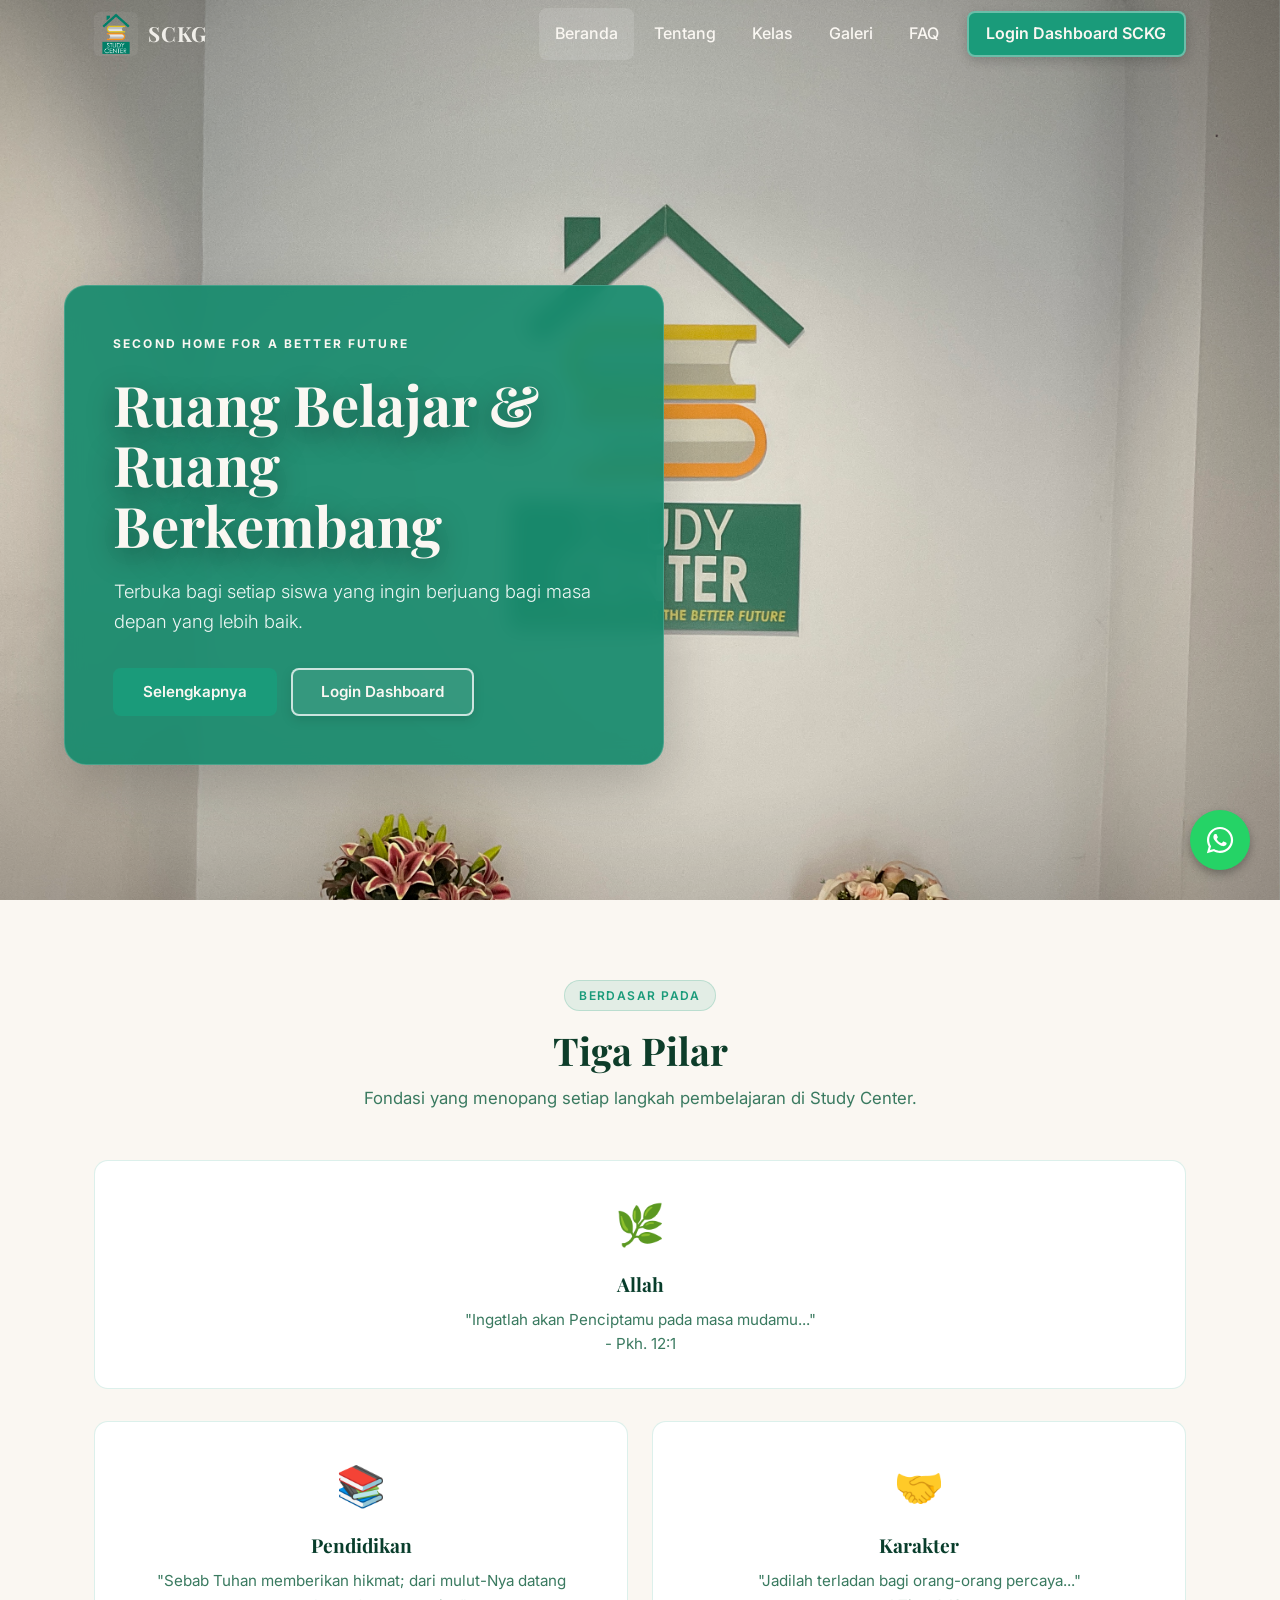
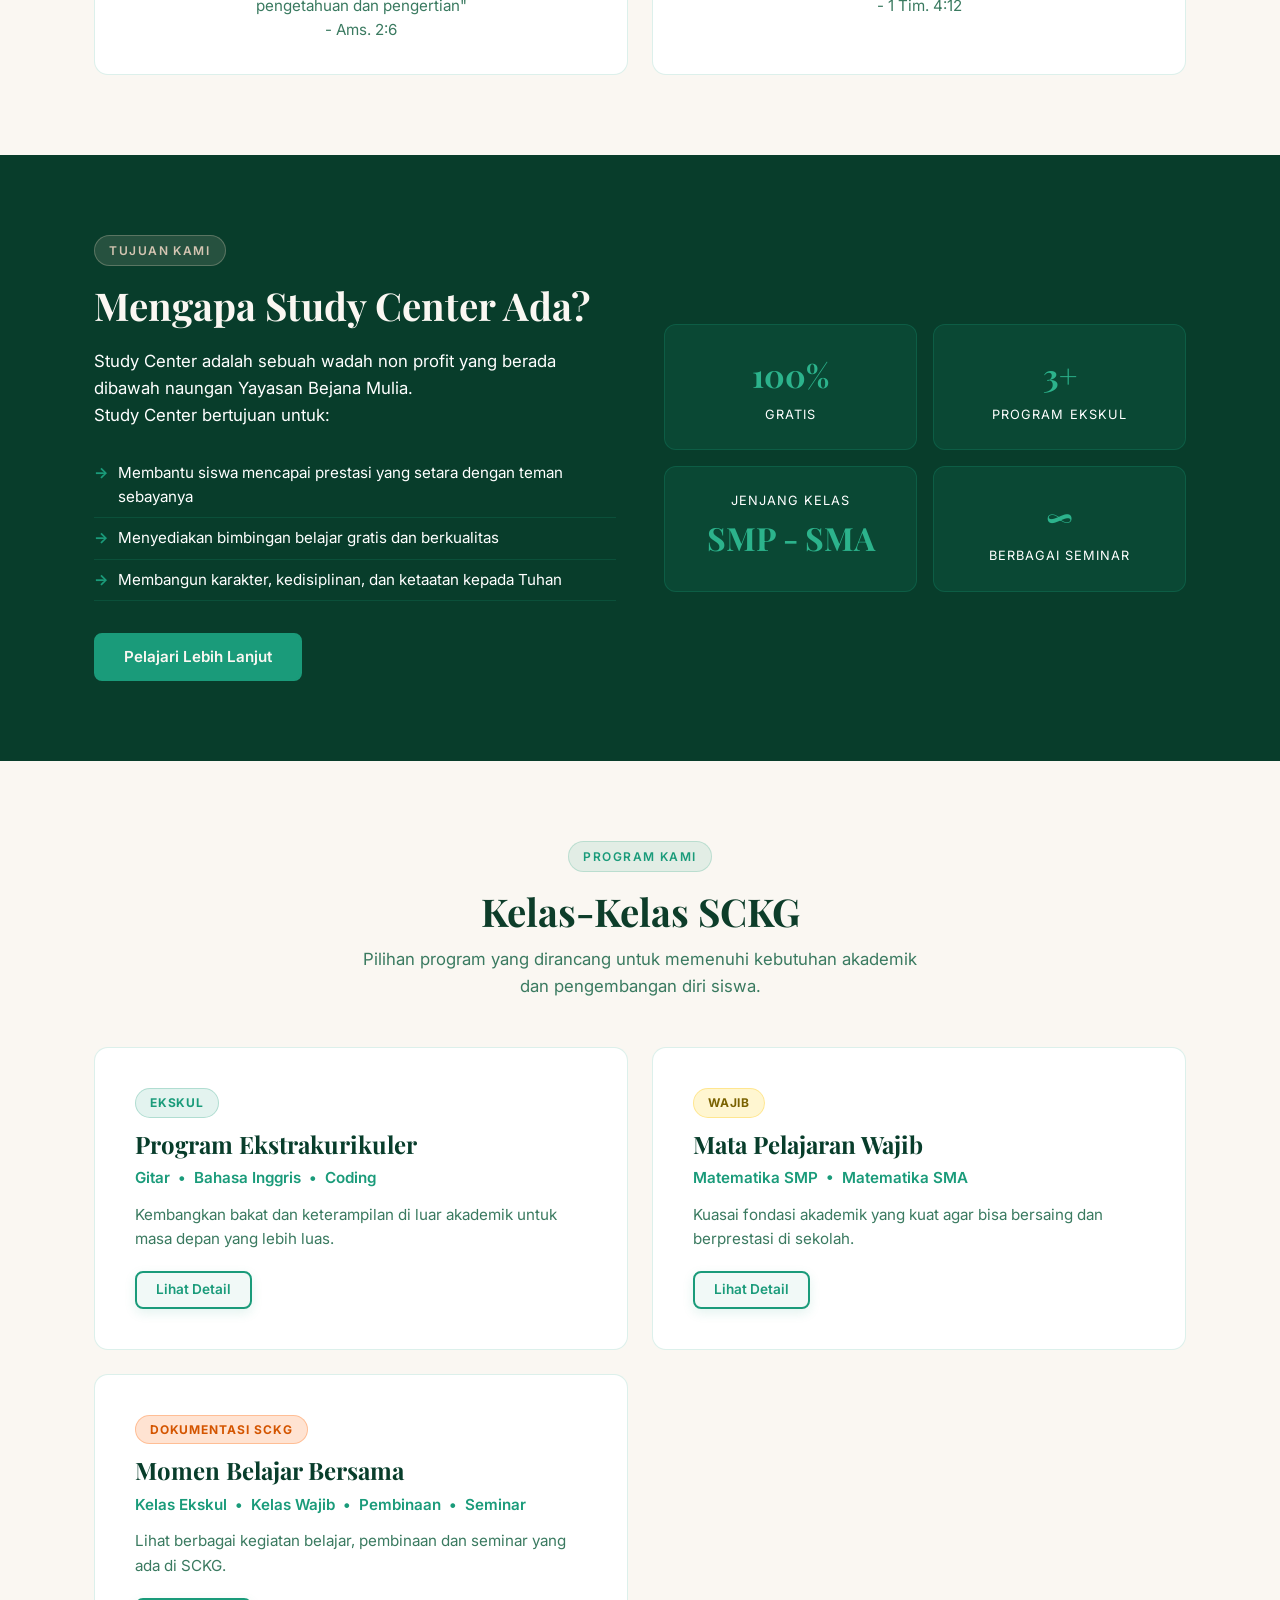
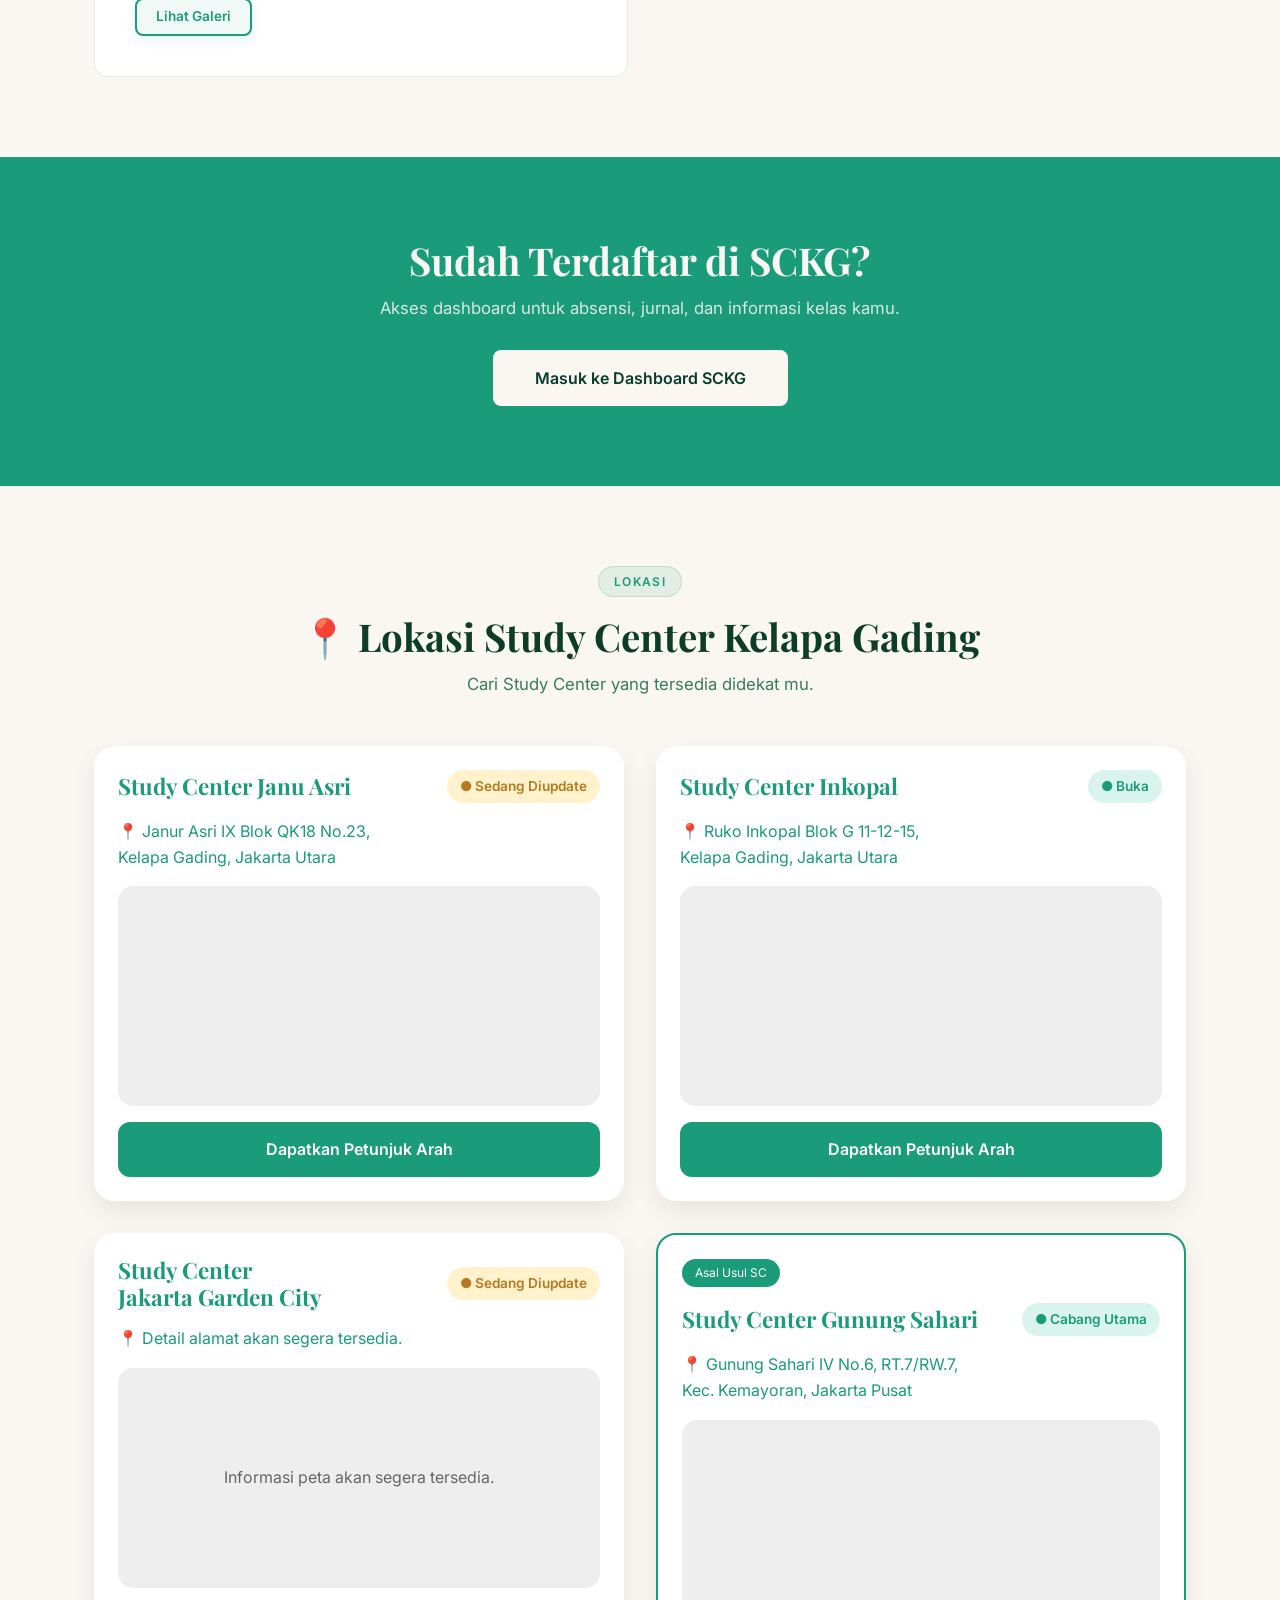
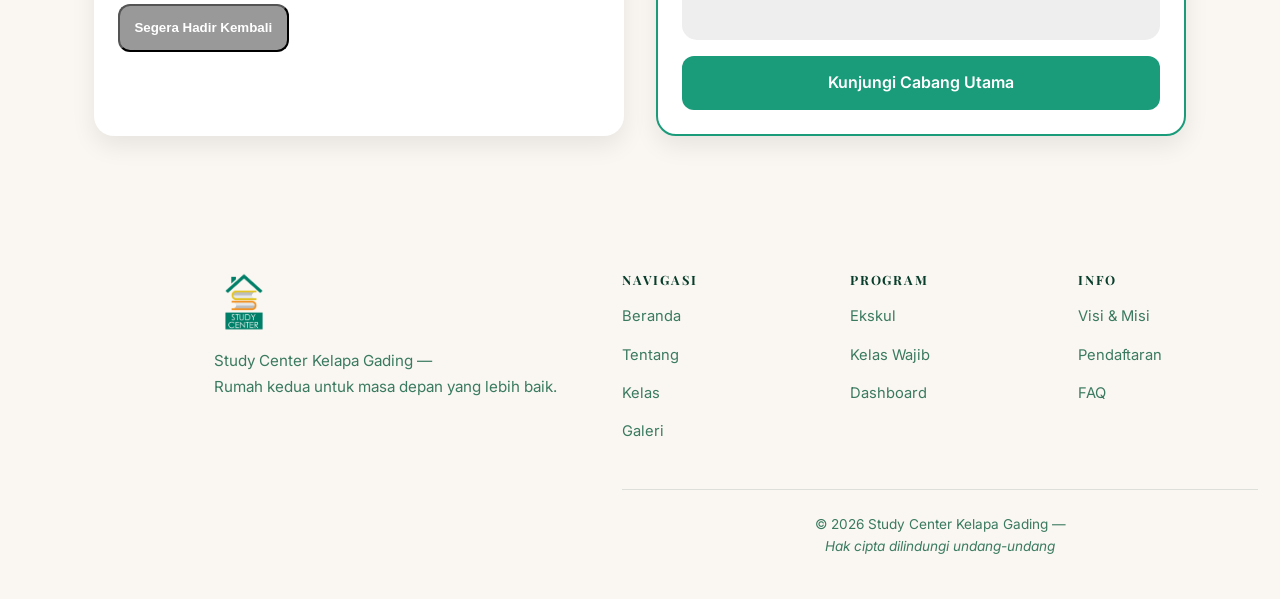
==== commit 5cd25bde: "update website" ====
--- a/index.html
+++ b/index.html
@@ -10,6 +10,8 @@
   <link rel="preconnect" href="https://fonts.gstatic.com" crossorigin />
   <link href="https://fonts.googleapis.com/css2?family=Playfair+Display:ital,wght@0,400;0,600;0,700;1,400&family=Inter:wght@300;400;500;600&display=swap" rel="stylesheet" />
   <link rel="stylesheet" href="css/style.css" />
+  <link rel="stylesheet" href="css/gallery.css">
+
 </head>
 <body>
 
@@ -50,11 +52,11 @@
         <div class="hero-content">
           <p class="hero-eyebrow">Second Home for a Better Future</p>
           <h1 class="hero-title">
-            Ruang Belajar,<br>
+            Ruang Belajar &<br>
             Ruang Berkembang
           </h1>
           <p class="hero-subtitle">
-            Terbuka bagi setiap siswa yang siap berjuang bagi masa depan yang lebih baik.
+            Terbuka bagi setiap siswa yang ingin berjuang bagi masa depan yang lebih baik.
           </p>
 
           <div class="hero-actions">
@@ -193,6 +195,135 @@
       </div>
     </section>
 
+      <!-- STUDY CENTER LOCATIONS -->
+    <section class="section bg-cream">
+      <div class="container">
+        <div class="section-header">
+          <span class="section-tag">Lokasi</span>
+          <h2 class="section-title">📍 Lokasi Study Center Kelapa Gading</h2>
+          <p class="section-desc">Cari Study Center yang tersedia didekat mu.</p>
+        </div>
+
+      <div class="locations-grid">
+
+        <!-- SCJA -->
+        <div class="location-card">
+          <div class="location-top">
+            <h3>Study Center Janu Asri</h3>
+            <span class="status updating">
+              ● Sedang Diupdate
+            </span>
+          </div>
+
+          <p class="address">
+            📍 Janur Asri IX Blok QK18 No.23, <br> Kelapa Gading, Jakarta Utara</p>
+
+          <div class="map-container">
+            <iframe 
+              src="https://maps.google.com/maps?q=SCJA&t=&z=15&ie=UTF8&iwloc=&output=embed"
+              loading="lazy">
+            </iframe>
+          </div>
+
+          <a 
+            href="https://maps.app.goo.gl/MbCeJidEa2EU2d7w8"
+            target="_blank"
+            class="location-btn">
+            Dapatkan Petunjuk Arah
+          </a>
+        </div>
+
+        <!-- SC Ink -->
+        <div class="location-card">
+          <div class="location-top">
+            <h3>Study Center Inkopal</h3>
+            <span class="status active">
+              ● Buka
+            </span>
+          </div>
+
+          <p class="address">
+            📍 Ruko Inkopal Blok G 11-12-15, <br> Kelapa Gading, Jakarta Utara</p>
+
+          <div class="map-container">
+            <iframe 
+              src="https://maps.google.com/maps?q=SCInk&t=&z=15&ie=UTF8&iwloc=&output=embed"
+              loading="lazy">
+            </iframe>
+          </div>
+
+          <a 
+            href="https://maps.app.goo.gl/CM5h7nbYqoe8W9n19"
+            target="_blank"
+            class="location-btn">
+            Dapatkan Petunjuk Arah
+          </a>
+        </div>
+
+        <!-- SCJGC -->
+        <div class="location-card">
+          <div class="location-top">
+            <h3>Study Center <br> Jakarta Garden City</h3>
+            <span class="status updating">
+              ● Sedang Diupdate
+            </span>
+          </div>
+
+          <p class="address">
+            📍 Detail alamat akan segera tersedia.
+          </p>
+
+          <div class="map-container pending-map">
+            Informasi peta akan segera tersedia. 
+          </div>
+
+          <button class="location-btn disabled">
+            Segera Hadir Kembali
+          </button>
+        </div>
+
+
+        <!-- MAIN BRANCH -->
+        <div class="location-card main-branch">
+
+          <div class="main-label">
+            Asal Usul SC
+          </div>
+
+          <div class="location-top">
+            <h3>Study Center Gunung Sahari</h3>
+            <span class="status active">
+              ● Cabang Utama
+            </span>
+          </div>
+
+          <p class="address">
+            📍 Gunung Sahari IV No.6, RT.7/RW.7, <br> Kec. Kemayoran, Jakarta Pusat
+          </p>
+
+
+          <div class="map-container">
+            <iframe 
+              src="https://maps.google.com/maps?q=SCGS&t=&z=15&ie=UTF8&iwloc=&output=embed"
+              loading="lazy">
+            </iframe>
+          </div>
+
+
+          <a 
+            href="https://maps.app.goo.gl/yiQVDiXrppAWjumc9"
+            target="_blank"
+            class="location-btn">
+            Kunjungi Cabang Utama 
+          </a>
+
+        </div>
+
+
+      </div>
+
+    </section>
+
     </section>
   <!-- END HOME -->
 
@@ -409,9 +540,9 @@
           <div class="wajib-card">
             <div class="wajib-header">
               <div class="wajib-icon">&#128208;</div>
-              <span class="wajib-level">SMP</span>
-            </div>
-            <h3>Matematika SMP</h3>
+              <span class="wajib-level">WAJIB</span>
+              <h3>Matematika SMP</h3>
+            </div>
             <p>Pembelajaran Matematika untuk siswa SMP kelas 7–9. Materi disesuaikan dengan kurikulum nasional dan kebutuhan ujian.</p>
             <div class="topic-tags">
               <span>Aljabar</span><span>Geometri</span><span>Bilangan</span>
@@ -422,9 +553,9 @@
           <div class="wajib-card">
             <div class="wajib-header">
               <div class="wajib-icon">&#128207;</div>
-              <span class="wajib-level wajib-level-sma">SMA</span>
-            </div>
-            <h3>Matematika SMA</h3>
+              <span class="wajib-level-sma">WAJIB</span>
+              <h3>Matematika SMA</h3>
+            </div>
             <p>Pembelajaran Matematika untuk siswa SMA kelas 10–12. Fokus pada pemahaman konsep mendalam dan persiapan ujian nasional serta UTBK.</p>
             <div class="topic-tags">
               <span>Turunan</span><span>Integral</span><span>Trigonometri</span>
@@ -432,7 +563,6 @@
             </div>
           </div>
 
-          </div>
         </div>
       </section>
 
@@ -442,15 +572,14 @@
         <div class="section-header">
           <span class="section-tag">Syarat & Ketentuan</span>
           <h2 class="section-title">Membuka kelas</h2>
-          <p class="section-desc">Kelas Study Center dapat berlangsung dengan syarat adanya minimal lima siswa dalam satu kelas, baik untuk kelas ekskul maupun untuk kelas wajib.</p>
-        </div>
-        <div class="ekskul-grid">
-
-          <div class="ekskul-card">
-            <div class="ekskul-top">
-              <div class="ekskul-icon">&#128100;</div>
-              <div class="ekskul-tag-wrap">
-                <span class="badge-ekskul">Wajib</span>
+          <p class="section-desc">Kelas Study Center dapat berlangsung dengan syarat adanya minimal lima siswa dalam satu kelas. Ini berlaku untuk semua kelas.</p>
+        </div>
+        <div class="syarat-grid">
+          <div class="syarat-card">
+            <div class="syarat-top">
+              <div class="syarat-icon">&#128100;</div>
+              <div class="syarat-tag-wrap">
+                <span class="badge-syarat">WAJIB</span>
                 <h3>Jumlah peserta</h3>
               </div>
             </div>
@@ -478,10 +607,11 @@
       </div>
     </section>
 
-      <div class="gallery-card">
-       <img src="images/mtk.JPG" alt="Kelas MTK SMA" class="zoomable-img" onclick="zoomImage(this)">     
-      </div>
-    
+      <div class="cta-image-wrap">
+        <img
+          src="images/mtk.JPG" alt="MTK SMA" class="cta-image" onclick="zoomImage(this)"> 
+      </div>
+
   </section>
   <!-- END KELAS -->
 
@@ -621,7 +751,7 @@
 
         <div class="footer-brand">
           <img src="images/logo-sc.png" alt="SCKG Study Center" class="footer-logo" />
-          <p>Study Center Kelapa Gading — <br> Rumah kedua untuk masa depan <br> yang lebih baik.</p>
+          <p>Study Center Kelapa Gading — <br> Rumah kedua untuk masa depan yang lebih baik.</p>
         </div>
 
         <div class="footer-col">
@@ -654,7 +784,7 @@
 
       <div class="footer-bottom">
         <p>&copy; 2026 Study Center Kelapa Gading &mdash; <br> 
-          <em>Hak cipta dilindungi undang-undang</em></p>
+          <em>Hak cipta dilindungi undang-undang</em></p> <br>
       </div>
 
     </div>  
--- a/css/style.css
+++ b/css/style.css
@@ -158,6 +158,24 @@
 
 .navbar.scrolled .nav-link{
   color: #1A9B7A;
+}
+
+/* Other pages */
+.navbar.page-navbar {
+    background: rgba(250,247,242,0.92);
+    backdrop-filter: blur(10px);
+}
+
+.navbar.page-navbar .logo-text {
+    color: #1A9B7A;
+}
+
+.navbar.page-navbar .nav-link {
+    color: #1A9B7A;
+}
+
+.navbar.page-navbar .hamburger span {
+    background: #1A9B7A;
 }
 
 @media (max-width:767px) {
@@ -383,7 +401,7 @@
     object-position:15% 20%;
 
     transition: transform 0.1s linear;
-    
+
     will-change: transform;
 
 }
@@ -702,14 +720,14 @@
   font-family: 'Playfair Display', serif;
   font-size: 2rem;
   font-weight: 700;
-  color: #1A9B7A;
+  color: #2cb38c;
   margin-bottom: 0.25rem;
 }
 
 .stat-label {
   display: block;
   font-size: 0.8rem;
-  color: rgba(212,197,178,0.7);
+  color: #fff;
   text-transform: uppercase;
   letter-spacing: 0.08em;
 }
@@ -811,6 +829,26 @@
   font-size: 1.05rem;
 }
 
+.cta-image-wrap{
+    max-width:900px;
+    margin:2rem auto 0;
+    border-radius:20px;
+    overflow:hidden;
+    box-shadow:0 10px 30px rgba(0,0,0,.08);
+}
+
+.cta-image{
+    display:block;
+    width:100%;
+    height:400px;
+    object-fit:cover;
+    transition:transform .3s ease;
+}
+
+.cta-image:hover{
+    transform:scale(1.03);
+}
+
 /* Override btn-primary inside .bg-cta for contrast */
 .bg-cta .btn-primary {
   background: #FAF7F2;
@@ -1028,6 +1066,148 @@
   color: #1A9B7A;
   font-weight: 700;
   font-size: 0.8rem;
+}
+
+/* ===== WAJIB CARDS ===== */
+
+.wajib-grid{
+  display:grid;
+  grid-template-columns:repeat(2,1fr);
+  gap:1.5rem;
+}
+
+.wajib-card{
+  background:#fff;
+  border:1.5px solid rgba(26,155,122,0.15);
+  border-radius:14px;
+  padding:2rem;
+  transition:transform .25s, box-shadow .25s;
+}
+
+.wajib-card:hover{
+  transform:translateY(-5px);
+  box-shadow:0 12px 28px rgba(26,155,122,0.13);
+  border-color:rgba(26,155,122,0.35);
+}
+
+.wajib-header{
+  display:flex;
+  align-items:center;
+  gap:1rem;
+  margin-bottom:1.25rem;
+}
+
+.wajib-icon{
+  font-size:2rem;
+  flex-shrink:0;
+}
+
+.wajib-level{
+  display:inline-block;
+  padding:.35rem .8rem;
+  border-radius:999px;
+  background:rgba(26,155,122,.1);
+  color:#1A9B7A;
+  font-size:.8rem;
+  font-weight:600;
+}
+
+.wajib-level-sma{
+  display:inline-block;
+  padding:.35rem .8rem;
+  border-radius:999px;
+  background:rgba(26, 114, 155, 0.1);
+  color:#1a729b;
+  font-size:.8rem;
+  font-weight:600;
+}
+
+.wajib-card h3{
+  color:#083D2B;
+  margin-bottom:.75rem;
+}
+
+.wajib-card p{
+  color:#3A7A60;
+  font-size:.95rem;
+  margin-bottom:1rem;
+}
+
+.topic-tags{
+  display:flex;
+  flex-wrap:wrap;
+  gap:.5rem;
+}
+
+.topic-tags span{
+  padding:.35rem .75rem;
+  border-radius:999px;
+  background:#F4F8F6;
+  color:#3A7A60;
+  font-size:.8rem;
+}
+
+@media (max-width:767px){
+
+  .wajib-grid{
+    grid-template-columns:1fr;
+  }
+
+}
+
+/* ===== SYARAT CARD ===== */
+.syarat-grid{
+  display:flex;
+  justify-content:center;
+}
+
+.syarat-card{
+  width:100%;
+  max-width:700px;
+
+  background:#fff;
+  border:1.5px solid rgba(26,155,122,0.15);
+  border-radius:14px;
+  padding:2rem;
+  transition:transform .25s, box-shadow .25s;
+}
+
+.syarat-card:hover{
+  transform:translateY(-5px);
+  box-shadow:0 12px 28px rgba(26,155,122,0.13);
+  border-color:rgba(26,155,122,0.35);
+}
+
+.syarat-top{
+  display:flex;
+  align-items:center;
+  gap:1rem;
+  margin-bottom:1.25rem;
+}
+
+.syarat-card h3{
+    color:#083D2B;
+    margin-bottom:.75rem;
+}
+
+.syarat-card p{
+    color:#3A7A60;
+    line-height:1.8;
+}
+
+.badge-syarat{
+  display:inline-block;
+  padding:.35rem .8rem;
+  border-radius:999px;
+  background:rgba(26, 114, 155, 0.1);
+  color:#1a729b;
+  font-size:.8rem;
+  font-weight:600;
+}
+
+.syarat-icon{
+  font-size:2rem;
+  flex-shrink:0;
 }
 
 /* ===== LOGIN PAGE ===== */
@@ -1270,13 +1450,19 @@
 
     margin:0 auto;
 
-    display:flex;
-
-    flex-wrap:wrap;
-
-    justify-content:center;
-
-    transform: translateX(-25px);
+    display:grid;
+
+    grid-template-columns: 
+    360px
+    180px
+    180px
+    180px;
+
+    align-items: start;
+
+    column-gap: 3rem;
+
+    row-gap: 2rem;
 
 }
 
@@ -1284,124 +1470,101 @@
 
 .footer-brand{
 
-    width:100%;
+    max-width: 360px;
+
+    text-align:left;
+
+}
+
+.footer-logo{
+
+    width:60px;
+
+    height:60px;
+
+    display:block;
+
+    margin:0 0 1rem;
+
+}
+
+.footer-brand p{
+
+    color:#3A7A60;
+
+    font-size:.95rem;
+
+    line-height:1.7;
+
+}
+
+/* ---------- COLUMNS ---------- */
+
+.footer-col{
+
+    text-align:left;
+
+}
+
+.footer-col h4{
+
+    color:#083D2B;
+
+    font-size:.8rem;
+
+    letter-spacing:.14em;
+
+    text-transform:uppercase;
+
+    margin-bottom:1rem;
+
+}
+
+.footer-col ul{
+
+    list-style:none;
+
+    padding:0;
+
+    margin:0;
+
+}
+
+.footer-col li{
+
+    margin-bottom:.8rem;
+
+}
+
+.footer-col a{
+
+    color:#3A7A60;
+
+    font-size:.92rem;
+
+    text-decoration:none;
+
+    transition:.2s;
+
+}
+
+.footer-col a:hover{
+
+    color:#083D2B;
+
+}
+
+/* ---------- COPYRIGHT ---------- */
+
+.footer-bottom{
+
+    grid-column: 2 / 5;
 
     text-align:center;
 
-    margin-bottom:2.5rem;
-
-}
-
-.footer-logo{
-
-    width:60px;
-    height:60px;
-
-    display:block;
-
-    margin:0 auto 1rem;
-
-}
-
-.footer-brand p{
-
-    color:#3A7A60;
-
-    font-size:.95rem;
-
-    line-height:1.7;
-
-}
-
-/* ---------- COLUMNS ---------- */
-
-.footer-col{
-
-    width:180px;
-
-    text-align:left;
-
-    transform: translateX(60px);
-
-}
-
-.footer-col:nth-child(2){
-
-    grid-area:nav;
-
-}
-
-.footer-col:nth-child(3){
-
-    grid-area:program;
-
-}
-
-.footer-col:nth-child(4){
-
-    grid-area:info;
-
-}
-
-.footer-col h4{
-
-    color:#083D2B;
-
-    font-size:.8rem;
-
-    letter-spacing:.14em;
-
-    text-transform:uppercase;
-
-    margin-bottom:1rem;
-
-}
-
-.footer-col ul{
-
-    list-style:none;
-
-    padding:0;
-
-    margin:0;
-
-}
-
-.footer-col li{
-
-    margin-bottom:.8rem;
-
-}
-
-.footer-col a{
-
-    color:#3A7A60;
-
-    font-size:.92rem;
-
-    text-decoration:none;
-
-    transition:.2s;
-
-}
-
-.footer-col a:hover{
-
-    color:#083D2B;
-
-}
-
-/* ---------- COPYRIGHT ---------- */
-
-.footer-bottom{
-
-    grid-area:bottom;
-
-    text-align:center;
-
     border-top:1px solid rgba(8,61,43,.12);
 
-    padding:1.5rem 0;
+    padding-top: 1.5rem;
 
 }
 
@@ -1421,43 +1584,66 @@
 
 .footer-grid{
 
-    width: 100%;
+    width:100%;
+
+    max-width:450px;
+
+    margin:0 auto;
+
+    display:grid !important;
+
+    grid-template-columns:
+        repeat(3,minmax(0,1fr)) !important;
+
+    column-gap:1rem;
+
+    row-gap:2rem;
+
+}
+
+/* Brand */
+.footer-brand{
+
+    grid-column:1 / -1;
+
+    text-align:center;
+
+    max-width:100%;
+
+}
+
+.footer-logo{
+
+    margin:0 auto 1rem;
+
+}
+
+.footer-brand p{
 
     max-width:380px;
 
-    justify-content:center;
-
-    row-gap:2rem;
-
-}
-
-.footer-brand{
-
-    width:100%;
-
-    margin-bottom:2rem;
-
-}
-
-.footer-brand p{
-
-    max-width:260px;
-
-    margin:auto;
+    margin:0 auto;
+
+    text-align:center;
 
     line-height:1.6;
 
 }
 
+/* Navigation columns */
 .footer-col{
 
-  flex:1;
-
-  width:95px;
-
-  text-align: left;
-
-  transform: translateX(15px);
+    text-align:center;
+
+}
+
+.footer-col ul{
+
+    padding:0;
+
+    margin:0;
+
+    list-style:none;
 
 }
 
@@ -1473,11 +1659,200 @@
 
 }
 
+/* Copyright */
 .footer-bottom{
 
-    width:100%;
-
-}
+    grid-column:1 / -1;
+
+    text-align:center;
+
+    margin-top:1rem;
+
+    border-top:1px solid rgba(8,61,43,.12);
+
+    padding-top:1rem;
+
+}
+
+}
+
+/* =========================================
+   STUDY CENTER LOCATIONS
+========================================= */
+
+.locations-section {
+  padding: 5rem 8%;
+  background: #FAF7F2;
+}
+
+
+.locations-section .section-header {
+  text-align: center;
+  max-width: 700px;
+  margin: auto;
+}
+
+
+.locations-section h2 {
+  font-size: 2rem;
+  color: #1A9B7A;
+  margin-bottom: 1rem;
+}
+
+
+.locations-section p {
+  color: #555;
+  line-height: 1.7;
+}
+
+
+.locations-grid {
+  margin-top: 3rem;
+  display: grid;
+  grid-template-columns: repeat(2, 1fr);
+  gap: 2rem;
+}
+
+
+.location-card {
+  background: white;
+  border-radius: 20px;
+  padding: 1.5rem;
+  box-shadow: 0 10px 25px rgba(0,0,0,.08);
+  transition: .3s;
+}
+
+
+.location-card:hover {
+  transform: translateY(-6px);
+}
+
+
+.location-top {
+  display:flex;
+  justify-content: space-between;
+  align-items:center;
+  gap: 1rem;
+}
+
+
+.location-top h3 {
+  font-size: 1.4rem;
+}
+
+
+.status {
+  font-size: .85rem;
+  padding: .35rem .8rem;
+  border-radius: 50px;
+  font-weight: 600;
+}
+
+
+.active {
+  background: #D8F4EC;
+  color: #1A9B7A;
+}
+
+
+.updating {
+  background:#FFF2CC;
+  color:#B7791F;
+}
+
+
+.address {
+  margin: 1rem 0;
+}
+
+
+.map-container {
+  height: 220px;
+  overflow:hidden;
+  border-radius: 15px;
+  background:#eee;
+}
+
+
+.map-container iframe {
+  width:100%;
+  height:100%;
+  border:none;
+}
+
+
+.pending-map {
+  display:flex;
+  justify-content:center;
+  align-items:center;
+  color:#666;
+}
+
+
+.location-btn {
+  margin-top:1rem;
+  display:block;
+  text-align:center;
+  text-decoration:none;
+  background:#1A9B7A;
+  color:white;
+  padding:.9rem;
+  border-radius:12px;
+  font-weight:600;
+  transition:.3s;
+}
+
+
+.location-btn:hover {
+  background:#12725A;
+}
+
+
+.location-btn.disabled {
+  background:#999;
+  pointer-events:none;
+}
+
+
+.main-branch {
+  border: 2px solid #1A9B7A;
+}
+
+
+.main-label {
+  display:inline-block;
+  background:#1A9B7A;
+  color:white;
+  padding:.3rem .8rem;
+  border-radius:50px;
+  font-size:.75rem;
+  margin-bottom:1rem;
+}
+
+
+/* MOBILE */
+
+@media(max-width:768px){
+
+  .locations-section {
+    padding: 4rem 1rem;
+  }
+
+
+  .locations-grid {
+    grid-template-columns:1fr;
+  }
+
+
+  .location-top {
+    flex-direction:column;
+    align-items:flex-start;
+  }
+
+
+  .map-container {
+    height:180px;
+  }
 
 }
 
--- a/css/gallery.css
+++ b/css/gallery.css
@@ -0,0 +1,485 @@
+/* ===== GALLERY PAGE STYLES ===== */
+
+/* ===== NAVBAR ===== */
+.navbar {
+  position: fixed;
+  top: 0;
+  left: 0;
+  width: 100%;
+  background: transparent;
+  box-shadow: none;
+  z-index: 1000;
+  transition: all 0.3s ease;
+}
+
+.navbar.scrolled .logo-text {
+  color: #1A9B7A;
+}
+
+.navbar.scrolled {
+  background: rgba(250, 247, 242, 0.92);
+  backdrop-filter: blur(10px);
+}
+
+.nav-container {
+  display: flex;
+  align-items: center;
+  justify-content: space-between;
+  max-width: 1140px;
+  margin: 0 auto;
+  padding: 0 1.5rem;
+  height: 68px;
+}
+
+.nav-logo {
+  display: flex;
+  align-items: center;
+  gap: 10px;
+  cursor: pointer;
+}
+
+.logo-img {
+  width: 44px;
+  height: 44px;
+  object-fit: contain;
+  border-radius: 6px;
+  background: rgba(255,255,255,0.06);
+}
+
+.logo-text {
+  font-family: 'Playfair Display', serif;
+  font-size: 1.3rem;
+  font-weight: 700;
+  color: rgba(250, 247, 242, 0.92);
+  letter-spacing: 0.04em;
+}
+
+.nav-links {
+  display: flex;
+  align-items: center;
+  gap: 0.25rem;
+  list-style: none;
+}
+
+.nav-link {
+  padding: 0.85rem 1rem;
+  color: #FAF7F2;
+  display: block;
+  text-align: left;
+  border-radius: 8px;
+  transition: color 0.2s, background 0.2s;
+  font-size: 1rem;
+  cursor: pointer;
+  white-space: nowrap;
+}
+
+.navbar.scrolled .nav-link{
+  color: #1A9B7A;
+}
+
+/* Other pages */
+.navbar.page-navbar {
+    background: rgba(250,247,242,0.92);
+    backdrop-filter: blur(10px);
+}
+
+.navbar.page-navbar .logo-text {
+    color: #1A9B7A;
+}
+
+.navbar.page-navbar .nav-link {
+    color: #1A9B7A;
+}
+
+.navbar.page-navbar .hamburger span {
+    background: #1A9B7A;
+}
+
+@media (max-width:767px) {
+
+    .navbar.scrolled .nav-link {
+        color: #FAF7F2;
+    }
+
+}
+
+.nav-link:hover,
+.nav-link.active {
+  color: #FAF7F2;
+  background: rgba(255,255,255,0.12);
+}
+
+.btn-nav-login {
+  background: #1A9B7A;
+  color: #FAF7F2 !important;
+  border: 2px solid rgba(255,255,255,0.35);
+  font-weight: 600;
+  padding: 0.5rem 1.1rem;
+  border-radius: 8px;
+  margin-left: 0.5rem;
+  box-shadow: 0 4px 12px rgba(0,0,0,0.18);
+  transition: all 0.25s ease;
+}
+
+.btn-nav-login:hover {
+  background: #17876A;
+  transform: translateY(-1px);
+  color: #FAF7F2 !important;
+}
+
+/* Hamburger */
+.hamburger {
+  display: none;
+  flex-direction: column;
+  gap: 5px;
+  background: none;
+  border: none;
+  cursor: pointer;
+  padding: 4px;
+}
+
+.hamburger span {
+  display: block;
+  width: 24px;
+  height: 2px;
+  background: #FAF7F2;
+  border-radius: 2px;
+  transition: all 0.3s;
+}
+
+.navbar.scrolled .hamburger span {
+  background: #1A9B7A;
+  backdrop-filter: blur(10px);
+}
+
+@media (max-width:768px){
+
+  .hamburger{
+    display:flex; 
+  }
+
+  .nav-links{
+    position:fixed;
+    top:68px;
+    left:0;
+    right:0;
+    background:#1A9B7A;
+    flex-direction:column;
+    align-items:stretch;
+    padding:0.75rem 1rem 1rem;
+    gap:0.2rem;
+    transform:translateY(-110%);
+    opacity:0;
+    pointer-events:none;
+    transition:transform .3s ease, opacity .3s ease;
+    box-shadow:0 8px 28px rgba(0,0,0,.28);
+    z-index:999;
+  }
+
+  .nav-links.open{
+    transform:translateY(0);
+    opacity:1;
+    pointer-events:all;
+  }
+
+    .navbar.page-navbar .nav-link{
+    color:#FAF7F2;
+  }
+
+}
+
+/* ===== Filter Buttons ===== */
+.gallery-filters {
+  display: flex;
+  justify-content: center;
+  gap: 1rem;
+  margin-bottom: 3rem;
+  flex-wrap: wrap;
+}
+
+.filter-btn {
+  background: transparent;
+  border: 1px solid #1A9B7A;
+  color: #083D2B;
+  padding: 0.6rem 1.5rem;
+  border-radius: 30px;
+  font-family: 'Inter', sans-serif;
+  font-size: 0.9rem;
+  font-weight: 500;
+  cursor: pointer;
+  transition: all 0.3s ease;
+}
+
+.filter-btn:hover,
+.filter-btn.active {
+  background-color: #1A9B7A;
+  color: #FAF7F2;
+  box-shadow: 0 4px 12px rgba(26, 155, 122, 0.2);
+}
+
+/* Gallery Grid */
+.gallery-grid {
+  display: grid;
+  grid-template-columns: repeat(auto-fill, minmax(300px, 1fr));
+  gap: 2rem;
+}
+
+/* Gallery Card Structure */
+.gallery-card {
+  background: #FFFFFF;
+  border-radius: 16px;
+  overflow: hidden;
+  box-shadow: 0 10px 30px rgba(8, 61, 43, 0.05);
+  border: 1px solid rgba(212, 197, 178, 0.3);
+  transition: transform 0.3s ease, box-shadow 0.3s ease;
+}
+
+.gallery-card img {
+  width: 100%;
+  height: 220px;
+  object-fit: cover;
+  transition: transform 0.5s ease;
+}
+
+.gallery-video {
+  width: 100%;
+  height: 220px; 
+  object-fit: cover;
+  display: block;
+  cursor: zoom-in; 
+  transition: transform 0.3s ease;
+}
+
+.gallery-card:hover .gallery-video {
+  transform: scale(1.03); 
+}
+
+.lightbox-video {
+  display: none;
+  max-width: 90%;
+  max-height: 85vh;
+  border-radius: 8px;
+  box-shadow: 0 10px 30px rgba(0,0,0,0.5);
+  transform: scale(0.9);
+  transition: transform 0.3s ease;
+}
+
+.lightbox.show .lightbox-video {
+  display: block;
+  transform: scale(1);
+}
+
+.gallery-info {
+  padding: 1.5rem;
+}
+
+.gallery-tag {
+  display: inline-block;
+  font-size: 0.75rem;
+  text-transform: uppercase;
+  font-weight: 600;
+  letter-spacing: 0.05em;
+  color: #1A9B7A;
+  margin-bottom: 0.5rem;
+}
+
+.gallery-info h4 {
+  font-family: 'Playfair Display', serif;
+  font-size: 1.25rem;
+  color: #083D2B;
+  margin-bottom: 0.5rem;
+}
+
+.gallery-info p {
+  font-size: 0.9rem;
+  color: #555;
+  line-height: 1.5;
+}
+
+/* Hover Animations */
+.gallery-card:hover {
+  transform: translateY(-8px);
+  box-shadow: 0 15px 35px rgba(8, 61, 43, 0.12);
+}
+
+.gallery-card:hover img {
+  transform: scale(1.04);
+}
+
+.gallery-modal{
+    display:none;
+
+    position:fixed;
+    inset:0;
+
+    background:rgba(0,0,0,.85);
+
+    justify-content:center;
+    align-items:center;
+
+    z-index:9999;
+}
+
+.gallery-modal.show{
+    display:flex;
+}
+
+/* Filter Hide/Show Animation Helper */
+.zoomable-img { 
+  cursor: zoom-in; transition: transform 0.2s ease; 
+}
+
+.zoomable-img:hover { 
+  transform: scale(1.02); 
+}
+
+.lightbox { 
+  display: none; 
+  position: fixed; 
+  z-index: 10000; 
+  inset: 0; 
+  background-color: rgba(0, 0, 0, 0.85); 
+  backdrop-filter: blur(5px);
+  align-items: center; 
+  justify-content: center; 
+  cursor: zoom-out; 
+  opacity: 0; 
+  transition: opacity 0.3s ease; 
+}
+
+.lightbox.show { 
+  display: flex; 
+  opacity: 1; 
+}
+
+.lightbox-content { 
+  max-width: 90%; 
+  max-height: 85vh; 
+  object-fit: contain; 
+  border-radius: 8px; 
+  box-shadow: 0 10px 30px rgba(0,0,0,0.5); 
+  transform: scale(0.9); 
+  transition: transform 0.3s ease; 
+}
+
+.lightbox.show .lightbox-content { 
+  transform: scale(1); 
+}
+
+.lightbox-close { 
+  position: absolute; 
+  top: 20px; 
+  right: 30px; 
+  color: #fff; 
+  font-size: 40px; 
+  font-weight: bold; 
+  cursor: pointer; 
+}
+
+/* ===== Pembinaan Collage Style ===== */
+
+.pembinaan-menu {
+  display: none;
+  margin-top: 40px;
+  grid-template-columns: repeat(2, 1fr);
+  gap: 20px;
+}
+
+.pembinaan-menu.show {
+  display: grid;
+}
+
+
+.pembinaan-card {
+  position: relative;
+  height: 220px;
+  overflow: hidden;
+  border-radius: 20px;
+  cursor: pointer;
+}
+
+
+.pembinaan-card img,
+.pembinaan-card video {
+  width: 100%;
+  height: 100%;
+  object-fit: cover;
+  transition: .4s;
+}
+
+
+.pembinaan-card:hover img,
+.pembinaan-card:hover video {
+  transform: scale(1.08);
+}
+
+
+.pembinaan-card span {
+  position: absolute;
+  bottom: 15px;
+  left: 15px;
+  color: white;
+  font-weight: 600;
+  font-size: 1.1rem;
+  text-shadow: 0 2px 8px black;
+}
+
+.pembinaan-intro{
+    grid-column: 1 / -1;
+    margin-bottom: 1rem;
+}
+
+.pembinaan-modal {
+  position: fixed;
+  inset: 0;
+  background: rgba(0,0,0,.9);
+  display: none;
+  justify-content: center;
+  align-items: center;
+  z-index: 9999;
+}
+
+
+.pembinaan-modal.show {
+  display:flex;
+}
+
+
+#slideContainer img,
+#slideContainer video {
+  max-width: 85vw;
+  max-height: 80vh;
+  border-radius: 16px;
+}
+
+
+.close-btn {
+  position: absolute;
+  top:30px;
+  right:40px;
+  background:none;
+  border:none;
+  color:white;
+  font-size:40px;
+  cursor:pointer;
+}
+
+
+.nav {
+  position:absolute;
+  background:none;
+  border:none;
+  color:white;
+  font-size:50px;
+  cursor:pointer;
+}
+
+
+.prev {
+ left:40px;
+}
+
+
+.next {
+ right:40px;
+}
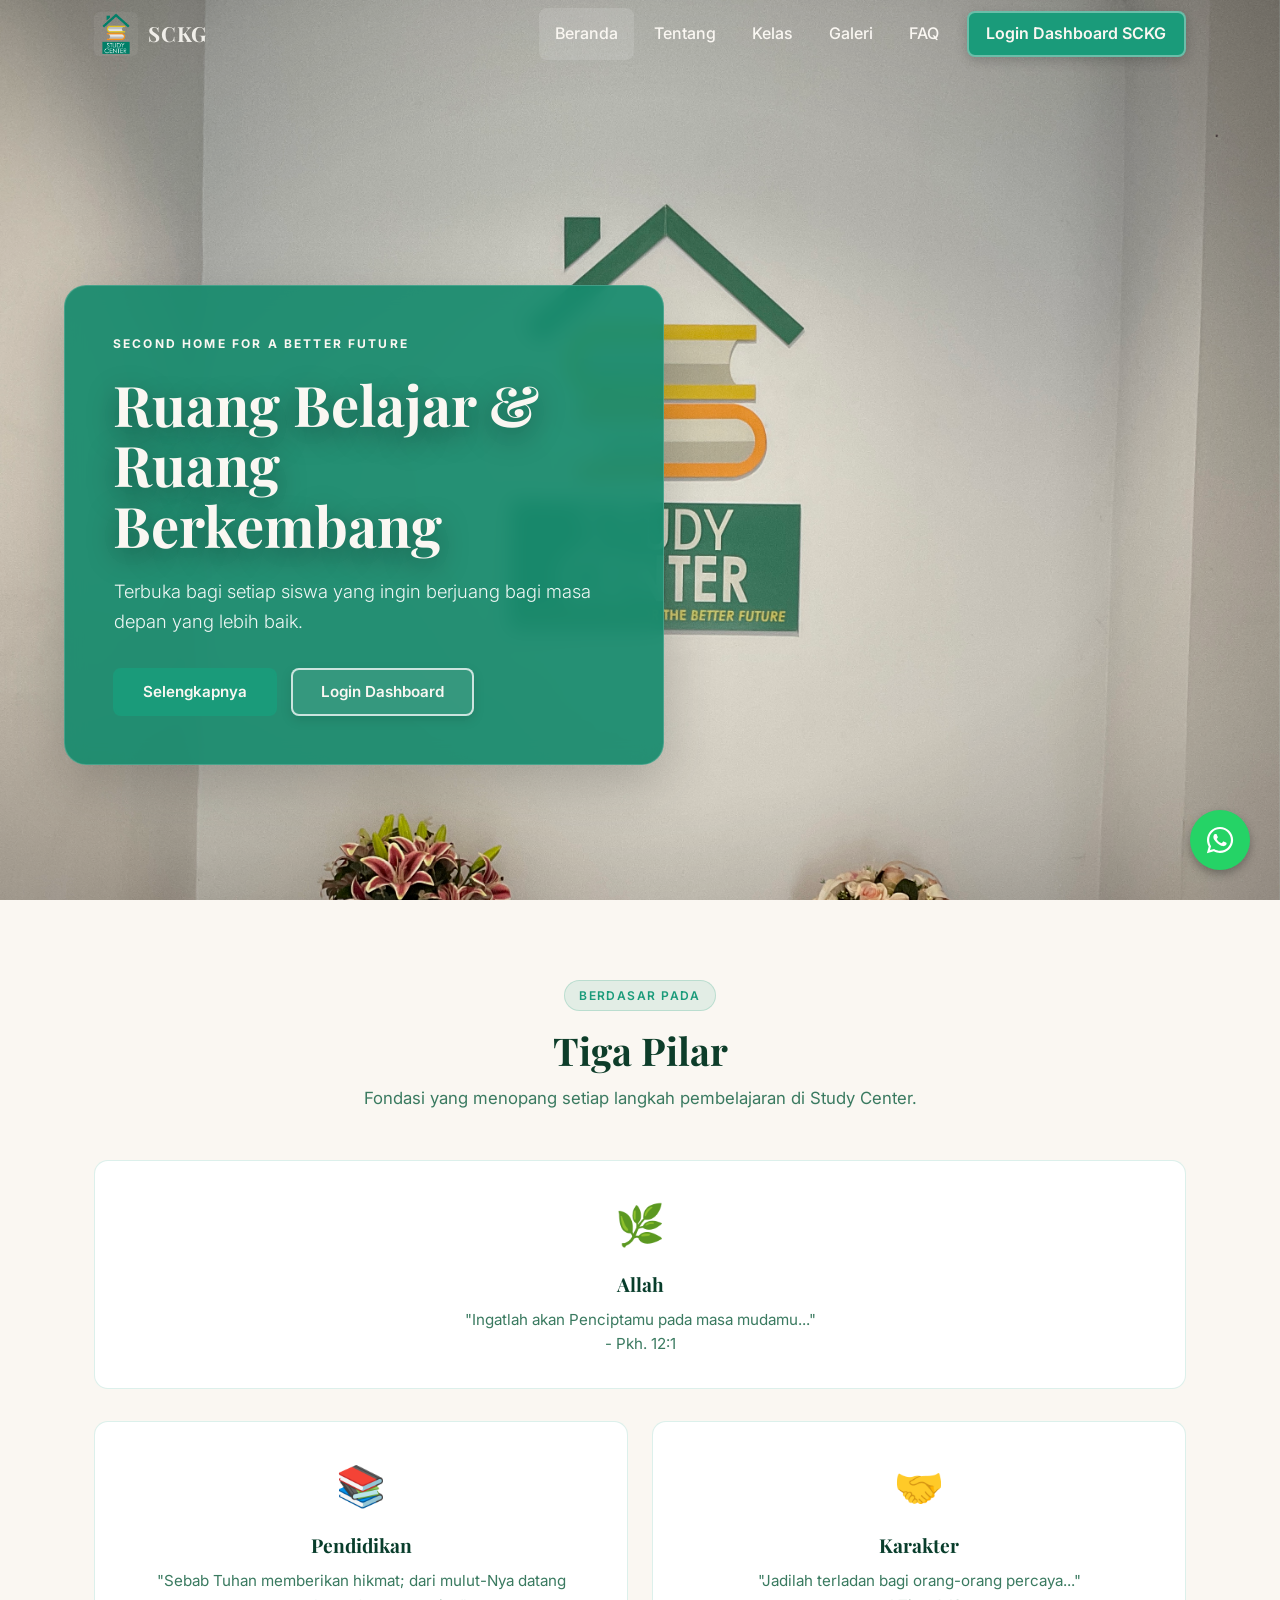
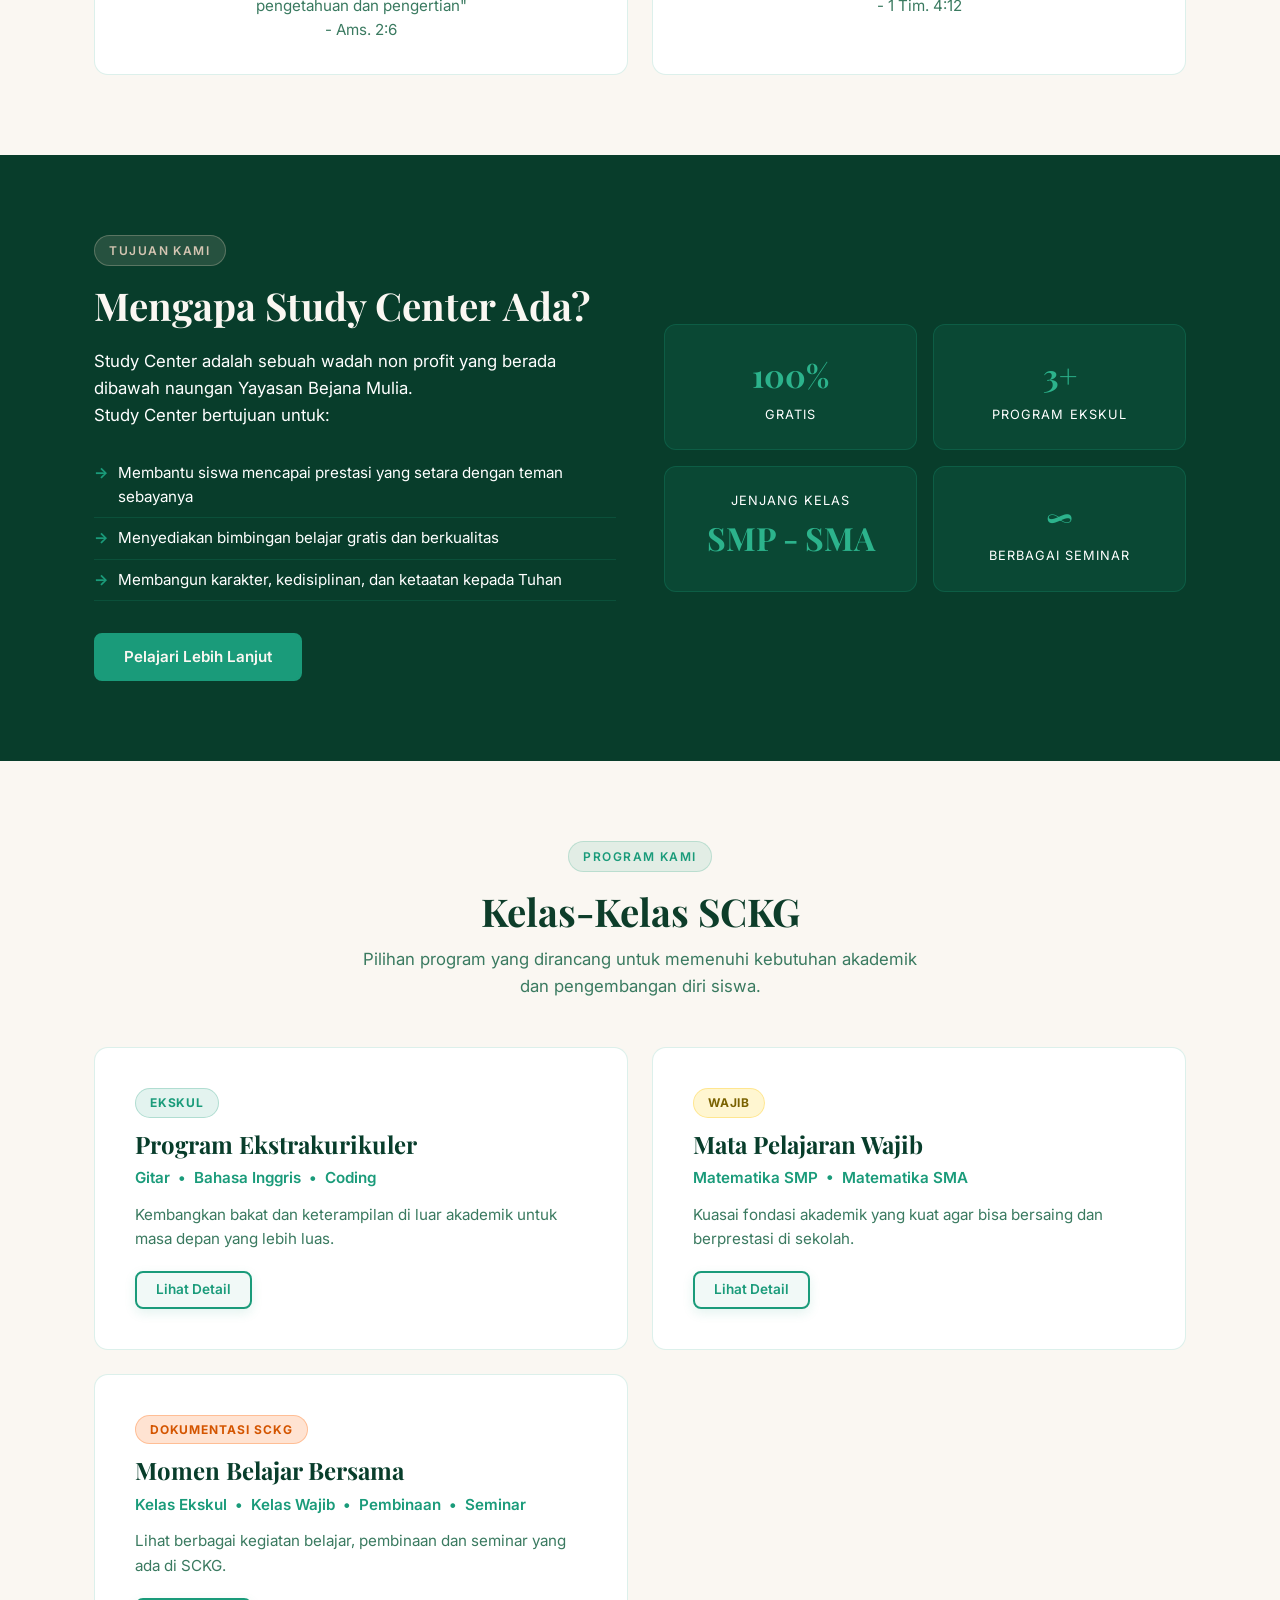
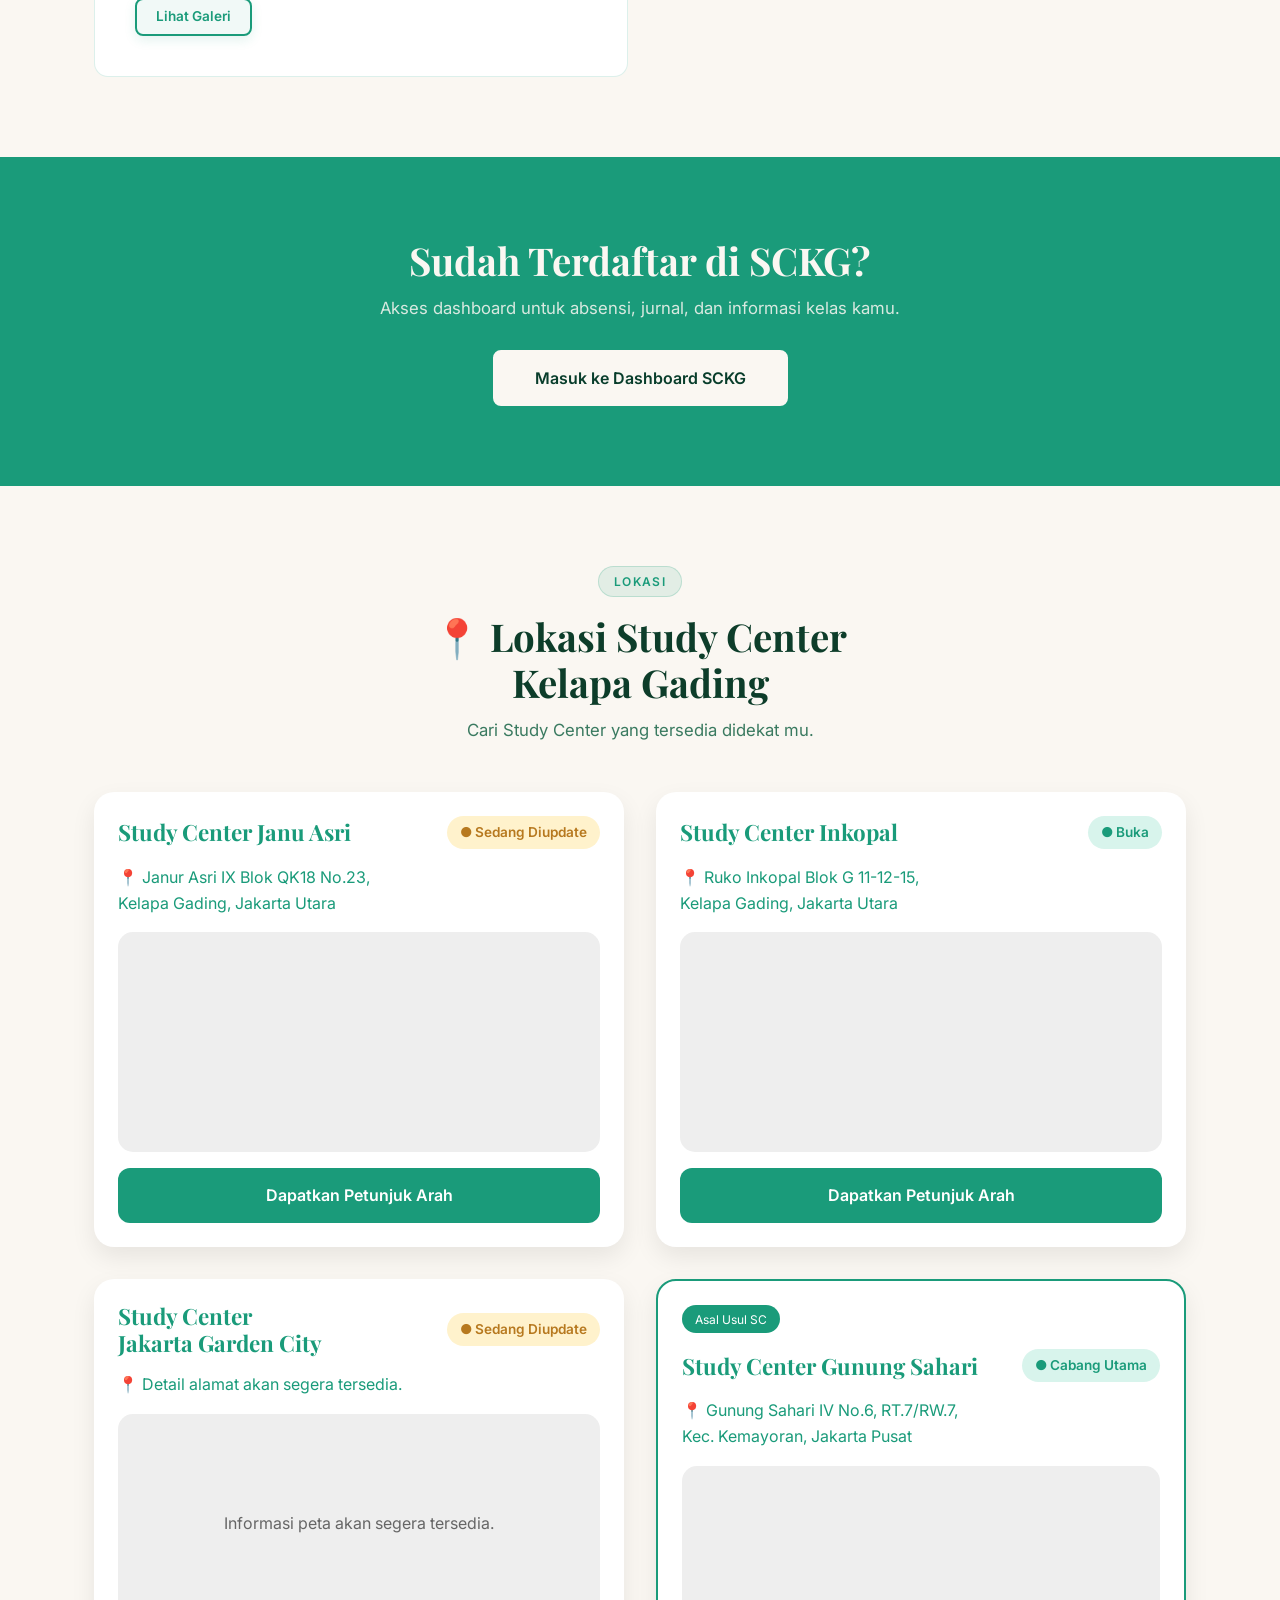
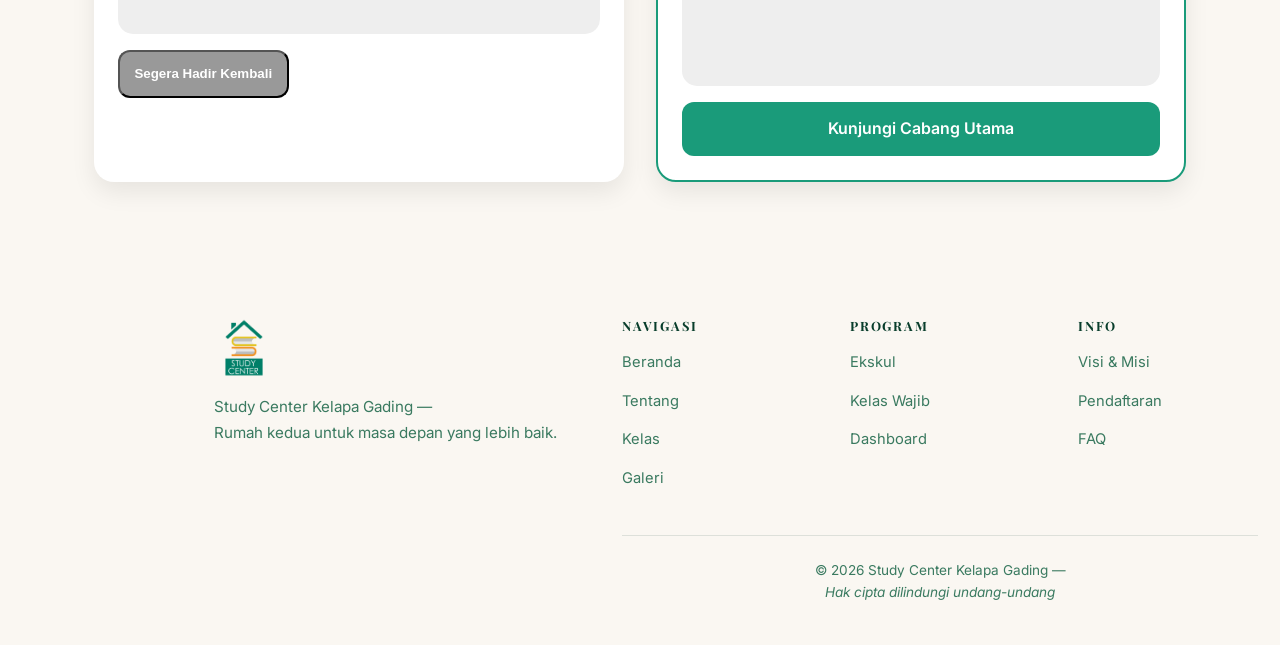
==== commit d08b9b49: "update" ====
--- a/index.html
+++ b/index.html
@@ -200,7 +200,7 @@
       <div class="container">
         <div class="section-header">
           <span class="section-tag">Lokasi</span>
-          <h2 class="section-title">📍 Lokasi Study Center Kelapa Gading</h2>
+          <h2 class="section-title">📍 Lokasi Study Center <br> Kelapa Gading</h2>
           <p class="section-desc">Cari Study Center yang tersedia didekat mu.</p>
         </div>
 
--- a/css/style.css
+++ b/css/style.css
@@ -562,7 +562,7 @@
     height: 115%;
     object-fit: cover;
     object-position: 52% 20%;
-    will-change: transform;
+    transform: translateY(-100px);
   }
 
   .hero-actions {
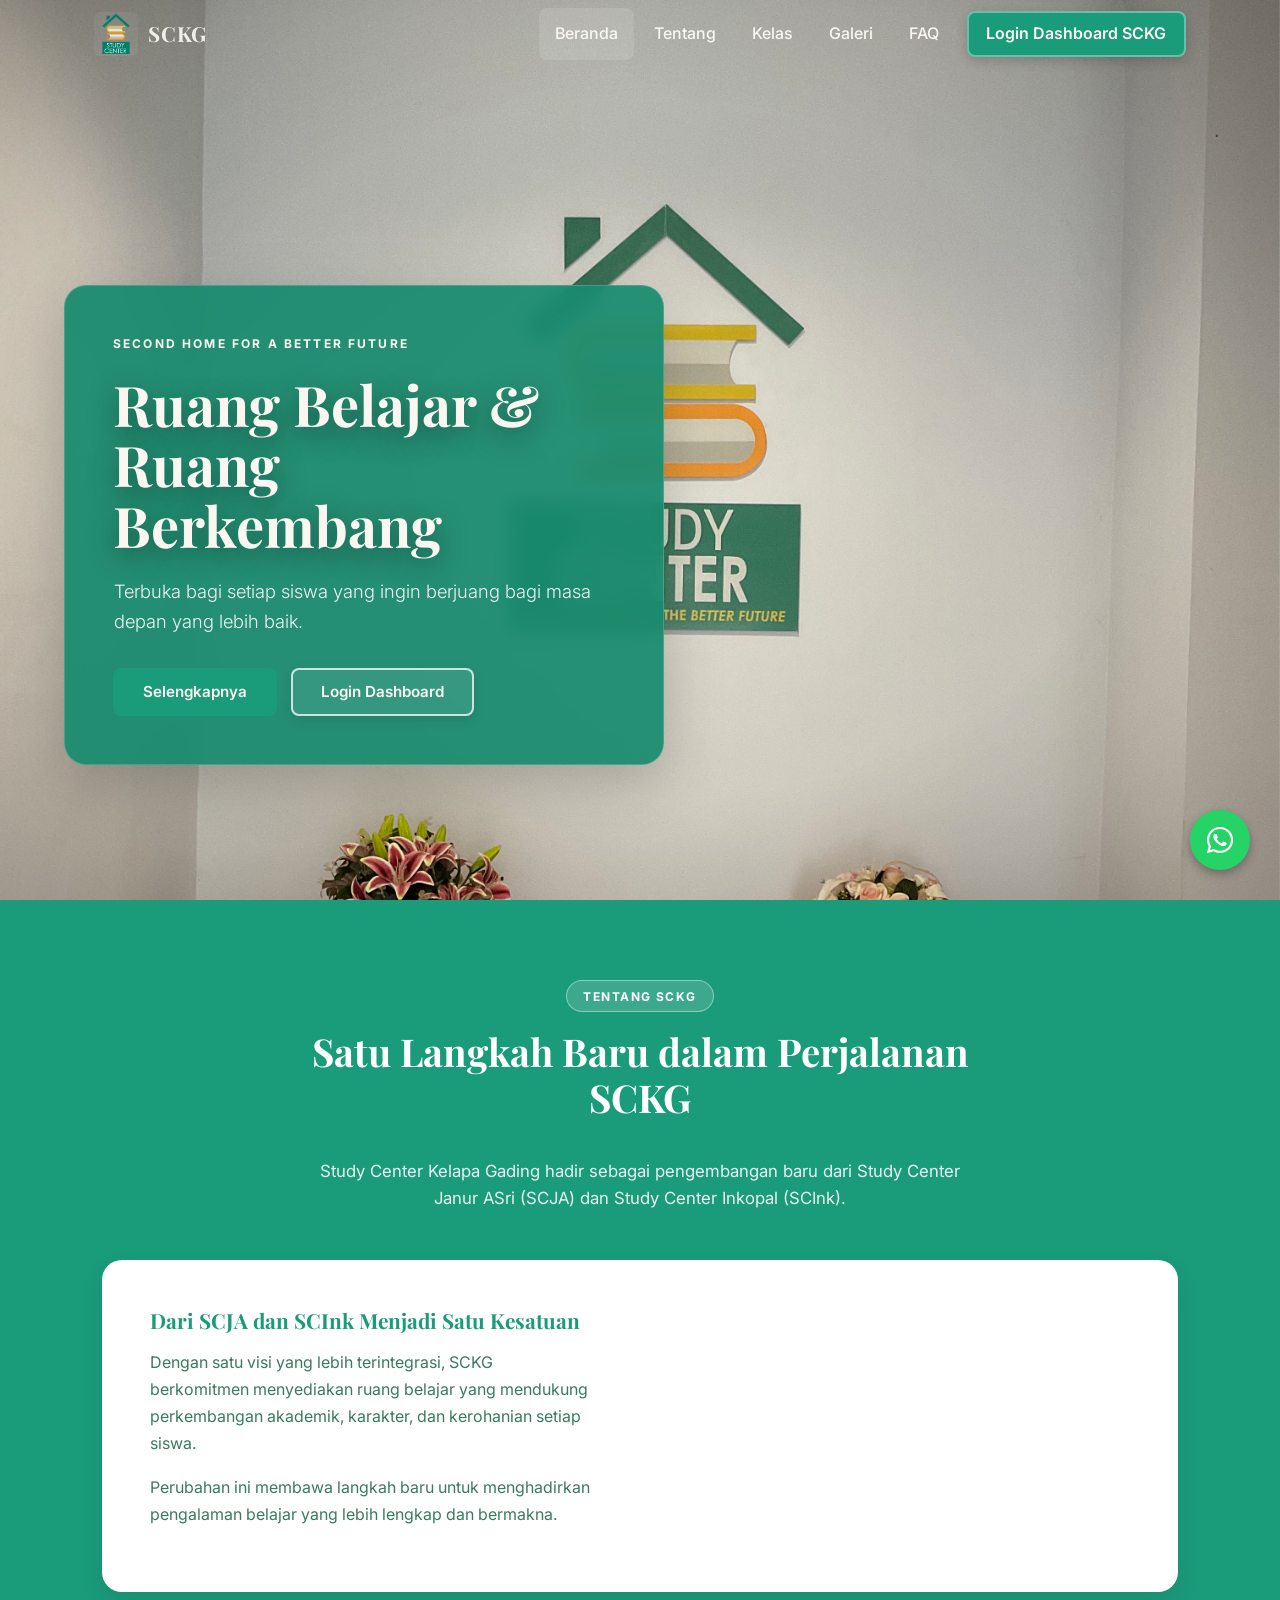
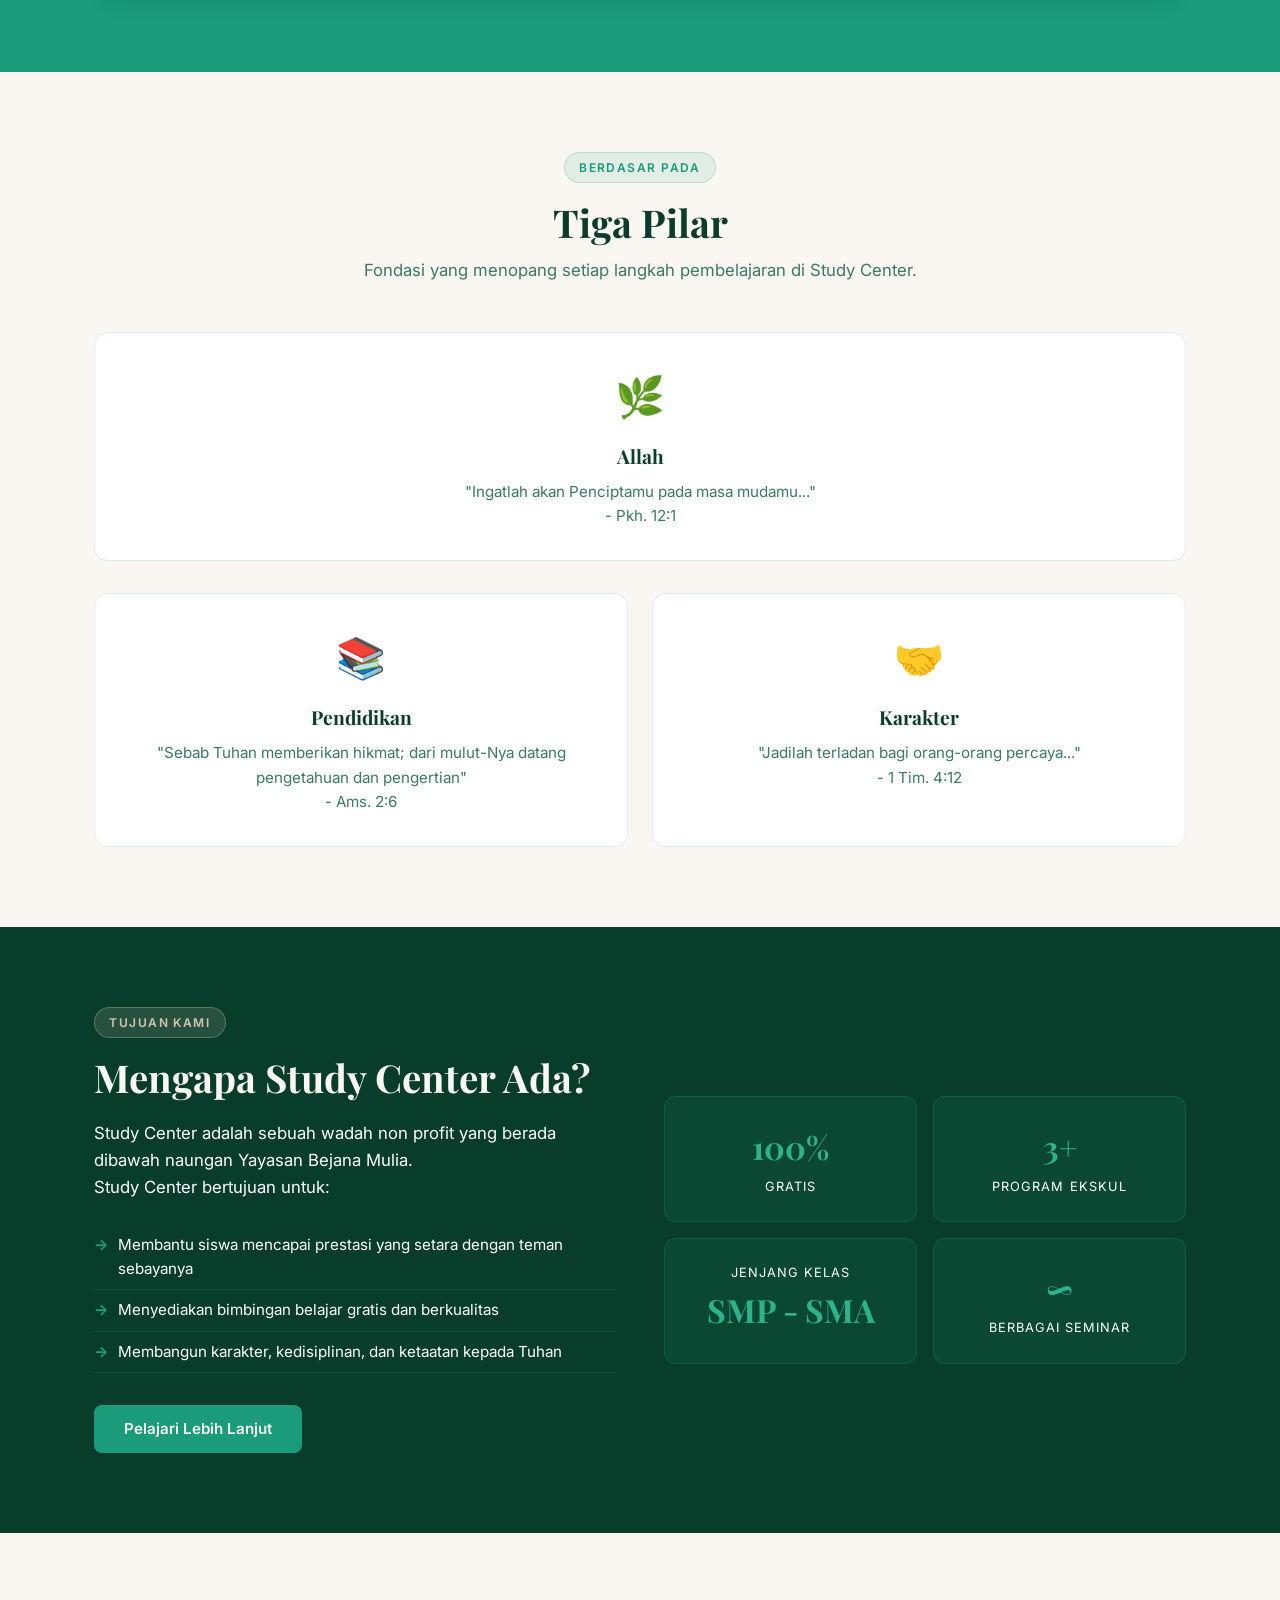
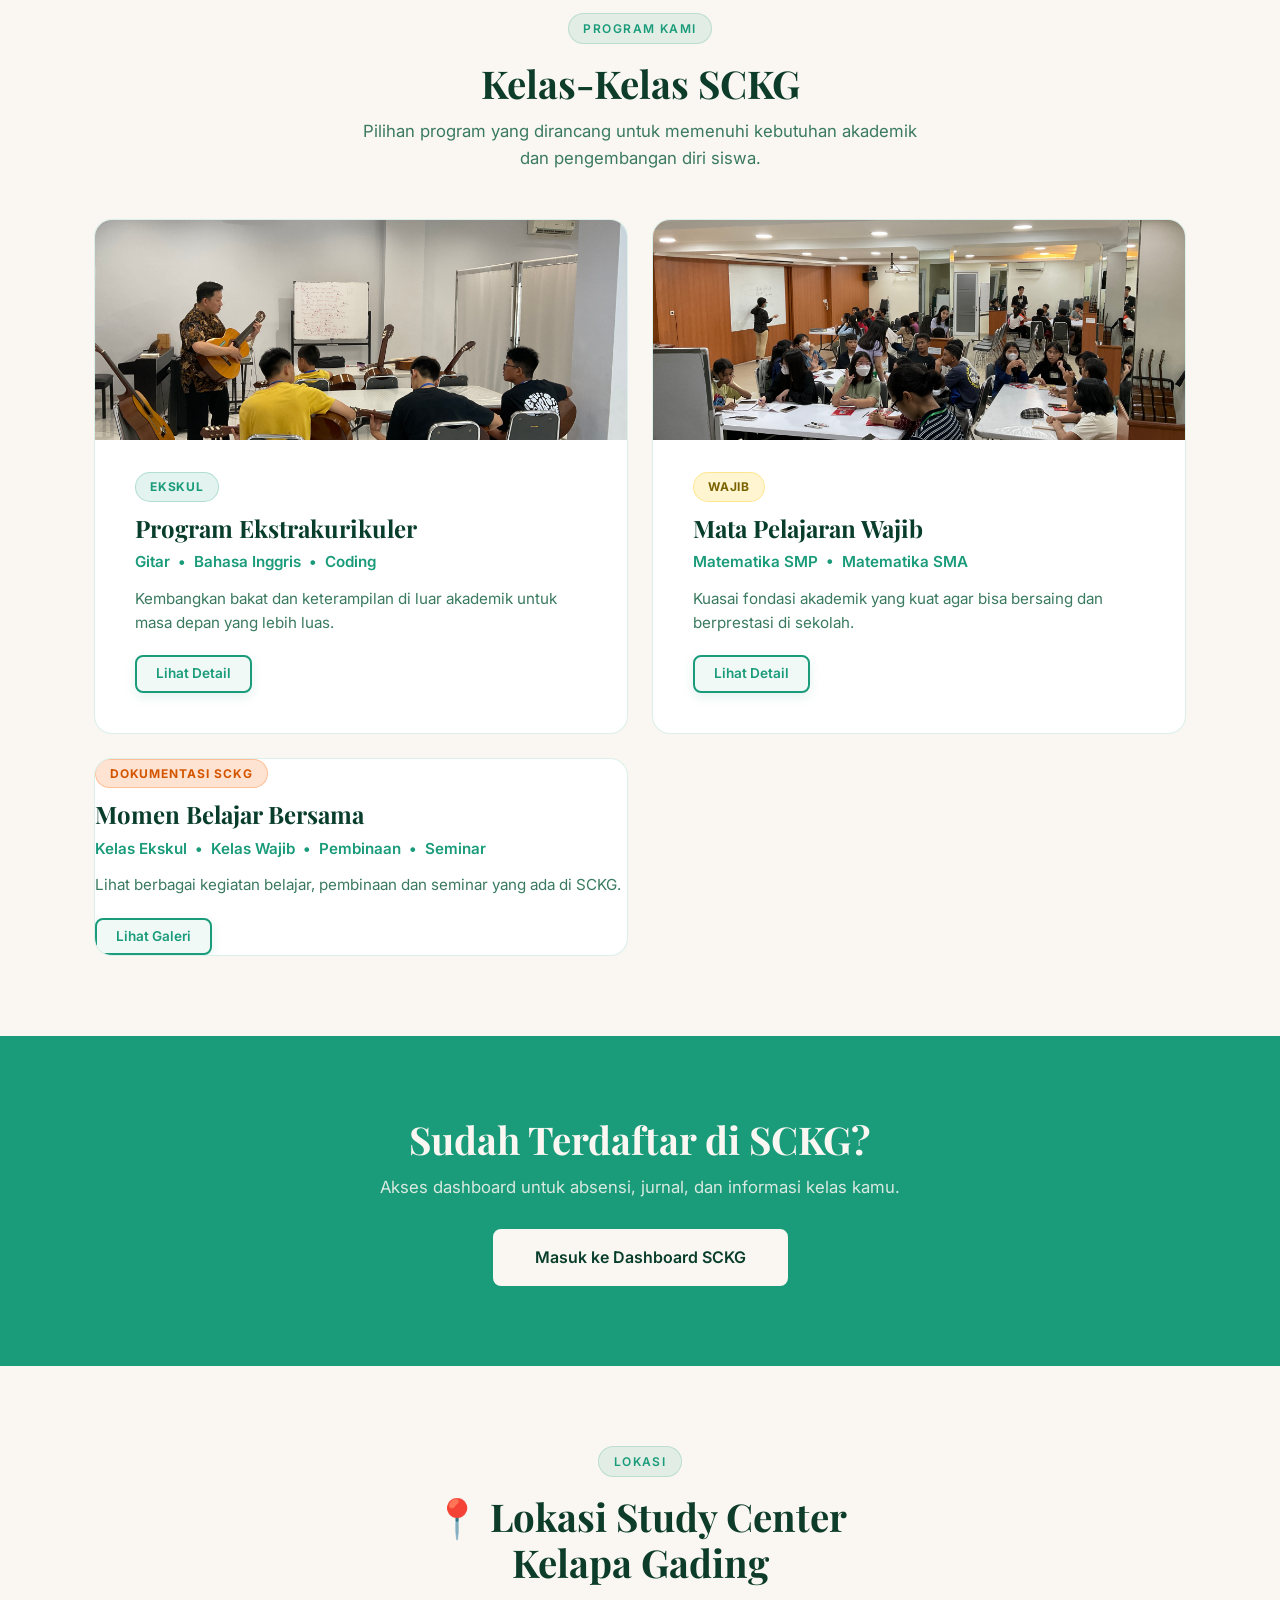
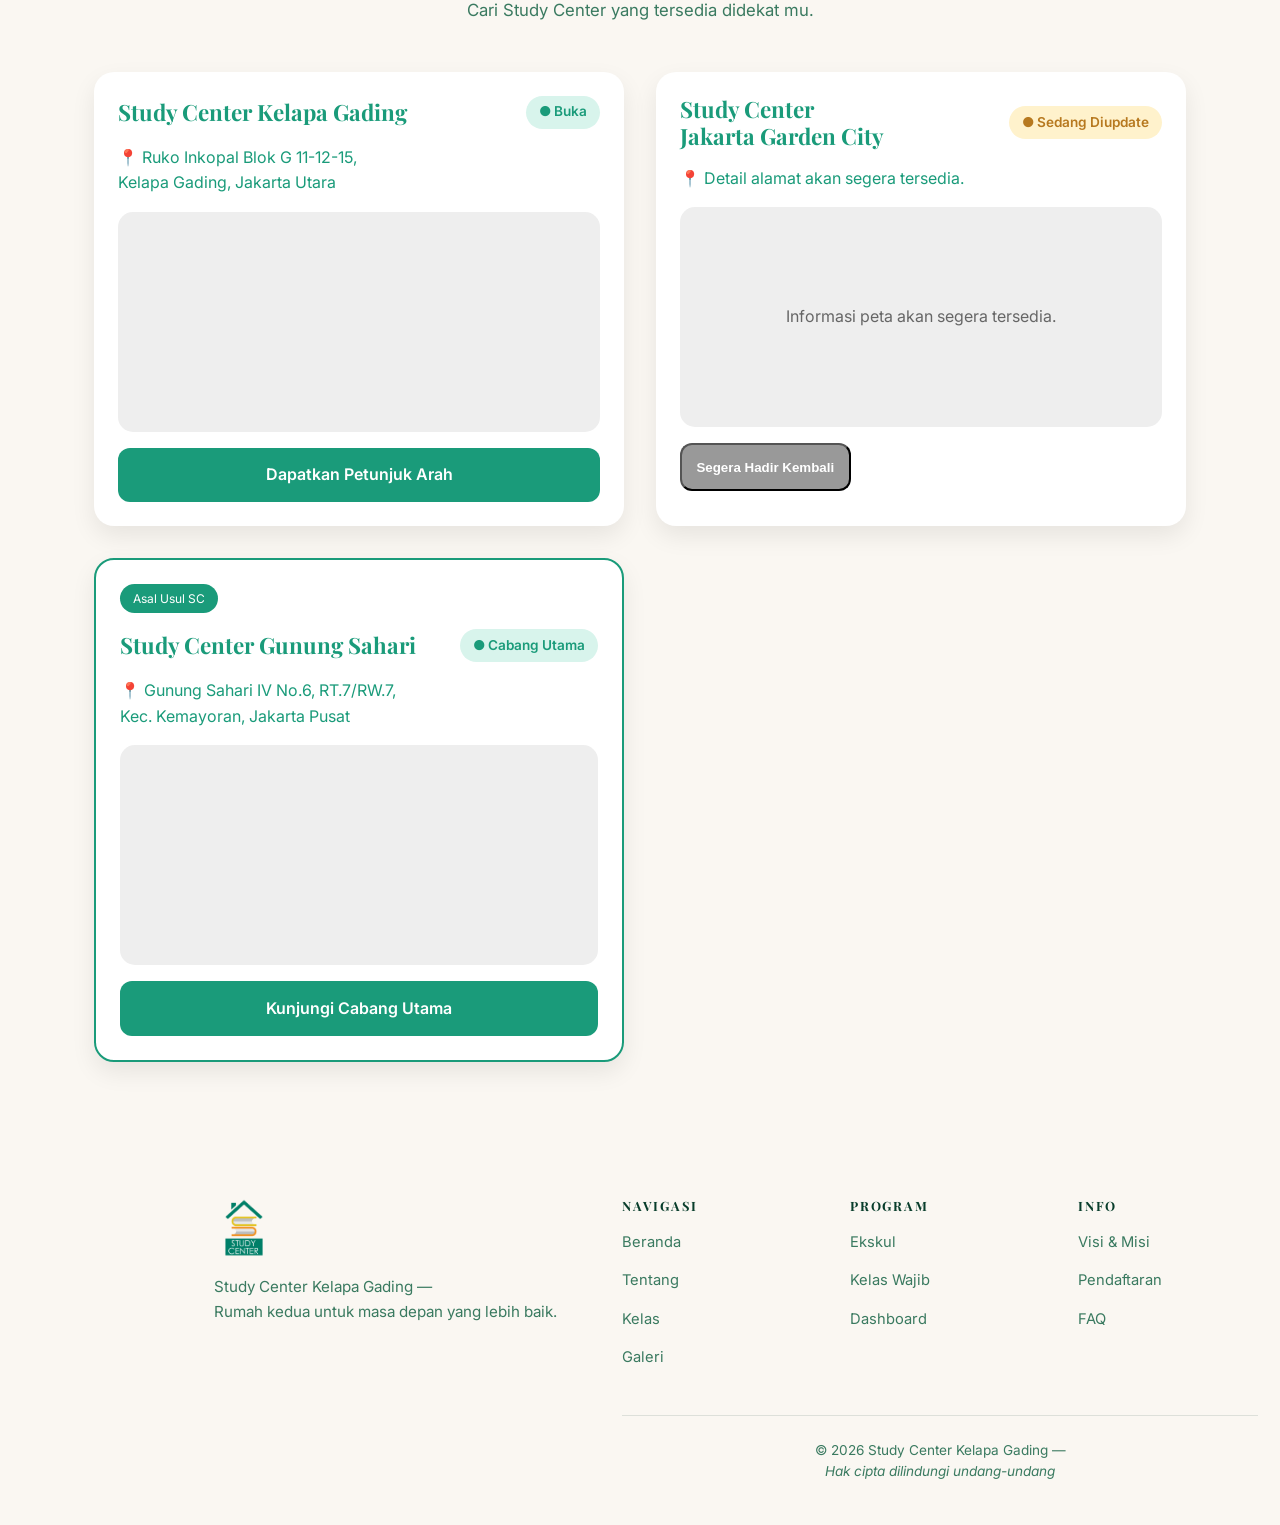
==== commit a07e2a36: "update" ====
--- a/index.html
+++ b/index.html
@@ -44,7 +44,7 @@
         <div class="hero-bg">
           <picture>
               <source media="(min-width:768px)" srcset="images/sckg-bg.JPG">
-              <img src="images/sckg-bg.JPG" alt="SCKG Study Center">
+              <img id="heroImage" src="images/sckg-bg.JPG" alt="SCKG Study Center">
           </picture>
           <div class="hero-overlay"></div>
         </div>
@@ -74,6 +74,50 @@
 
       </div>
 
+<!-- SCKG Introduction -->
+<section class="sckg-intro-section">
+
+  <div class="sckg-intro-container">
+
+    <div class="section-header">
+      <span class="section-tag">Tentang SCKG</span>
+      <h2 class="section-title">
+        Satu Langkah Baru dalam Perjalanan SCKG 
+      </h2>
+      <br>
+      <p class="section-desc">
+        Study Center Kelapa Gading hadir sebagai pengembangan baru dari Study Center Janur ASri (SCJA) dan Study Center Inkopal (SCInk).
+      </p>
+    </div>
+
+
+    <div class="sckg-intro-card">
+
+      <div class="sckg-intro-content">
+
+        <h3>
+          Dari SCJA dan SCInk Menjadi Satu Kesatuan
+        </h3>
+
+        <p>
+          Dengan satu visi yang lebih terintegrasi, SCKG berkomitmen
+          menyediakan ruang belajar yang mendukung perkembangan akademik,
+          karakter, dan kerohanian setiap siswa.
+        </p>
+
+        <p>
+          Perubahan ini membawa langkah baru untuk menghadirkan pengalaman
+          belajar yang lebih lengkap dan bermakna.
+        </p>
+
+      </div>
+
+    </div>
+
+  </div>
+
+</section>
+      
     <!-- Tiga Pilar -->
     <section class="section bg-cream">
       <div class="container">
@@ -156,20 +200,42 @@
           <p class="section-desc">Pilihan program yang dirancang untuk memenuhi kebutuhan akademik dan pengembangan diri siswa.</p>
         </div>
         <div class="kelas-preview-grid">
+          
           <div class="kelas-card kelas-ekskul">
-            <div class="kelas-badge badge-ekskul">Ekskul</div>
-            <h3>Program Ekstrakurikuler</h3>
-            <p class="kelas-subjects">Gitar &nbsp;&bull;&nbsp; Bahasa Inggris &nbsp;&bull;&nbsp; Coding</p>
-            <p class="kelas-desc">Kembangkan bakat dan keterampilan di luar akademik untuk masa depan yang lebih luas.</p>
-            <button class="btn btn-sm btn-outline-dark" onclick="showPage('kelas')">Lihat Detail</button>
+
+            <div class="kelas-slider">
+              <img src="images/kelas-gitar.JPG" class="active">
+              <img src="images/english_intermediate.JPG">
+              <img src="images/coding.JPG">
+            </div>   
+
+              <div class="kelas-content">         
+
+                <div class="kelas-badge badge-ekskul">Ekskul</div>
+                <h3>Program Ekstrakurikuler</h3>
+                <p class="kelas-subjects">Gitar &nbsp;&bull;&nbsp; Bahasa Inggris &nbsp;&bull;&nbsp; Coding</p>
+                <p class="kelas-desc">Kembangkan bakat dan keterampilan di luar akademik untuk masa depan yang lebih luas.</p>
+                <button class="btn btn-sm btn-outline-dark" onclick="showPage('kelas')">Lihat Detail</button>
+                
+              </div> 
           </div>
 
           <div class="kelas-card kelas-wajib">
-            <div class="kelas-badge badge-wajib">Wajib</div>
-            <h3>Mata Pelajaran Wajib</h3>
-            <p class="kelas-subjects">Matematika SMP &nbsp;&bull;&nbsp; Matematika SMA</p>
-            <p class="kelas-desc">Kuasai fondasi akademik yang kuat agar bisa bersaing dan berprestasi di sekolah.</p>
-            <button class="btn btn-sm btn-outline-dark" onclick="showPage('kelas')">Lihat Detail</button>
+
+            <div class="kelas-slider">
+              <img src="images/mtk.JPG" class="active">
+              <img src="images/kelas-SMA.JPG">
+            </div>            
+
+              <div class="kelas-content">  
+
+                <div class="kelas-badge badge-wajib">Wajib</div>
+                <h3>Mata Pelajaran Wajib</h3>
+                <p class="kelas-subjects">Matematika SMP &nbsp;&bull;&nbsp; Matematika SMA</p>
+                <p class="kelas-desc">Kuasai fondasi akademik yang kuat agar bisa bersaing dan berprestasi di sekolah.</p>
+                <button class="btn btn-sm btn-outline-dark" onclick="showPage('kelas')">Lihat Detail</button>
+              
+              </div>
           </div>
 
           <div class="kelas-card">
@@ -206,37 +272,10 @@
 
       <div class="locations-grid">
 
-        <!-- SCJA -->
+        <!-- SC KG -->
         <div class="location-card">
           <div class="location-top">
-            <h3>Study Center Janu Asri</h3>
-            <span class="status updating">
-              ● Sedang Diupdate
-            </span>
-          </div>
-
-          <p class="address">
-            📍 Janur Asri IX Blok QK18 No.23, <br> Kelapa Gading, Jakarta Utara</p>
-
-          <div class="map-container">
-            <iframe 
-              src="https://maps.google.com/maps?q=SCJA&t=&z=15&ie=UTF8&iwloc=&output=embed"
-              loading="lazy">
-            </iframe>
-          </div>
-
-          <a 
-            href="https://maps.app.goo.gl/MbCeJidEa2EU2d7w8"
-            target="_blank"
-            class="location-btn">
-            Dapatkan Petunjuk Arah
-          </a>
-        </div>
-
-        <!-- SC Ink -->
-        <div class="location-card">
-          <div class="location-top">
-            <h3>Study Center Inkopal</h3>
+            <h3>Study Center Kelapa Gading</h3>
             <span class="status active">
               ● Buka
             </span>
@@ -791,7 +830,7 @@
   </footer>
 
 <!-- Floating WhatsApp Button -->
-  <div class="whatsapp-float" ondblclick="redirectToWhatsApp()">
+  <div class="whatsapp-float">
     <svg xmlns="http://www.w3.org/2000/svg" viewBox="0 0 448 512" width="30" height="30" fill="#FFFFFF">
       <path d="M380.9 97.1C339 55.1 283.2 32 223.9 32c-122.4 0-222 99.6-222 222 0 39.1 10.2 77.3 29.6 111L0 480l117.7-30.9c32.4 17.7 68.9 27 106.1 27h.1c122.3 0 224.1-99.6 224.1-222 0-59.3-25.2-115-67.1-157zm-157 341.6c-33.2 0-65.7-8.9-94-25.7l-6.7-4-69.8 18.3L72 359.2l-4.4-7c-18.5-29.4-28.2-63.3-28.2-98.2 0-101.7 82.8-184.5 184.6-184.5 49.3 0 95.6 19.2 130.4 54.1 34.8 34.9 56.2 81.2 56.1 130.5 0 101.8-84.9 184.6-186.6 184.6zm101.2-138.2c-5.5-2.8-32.8-16.2-37.9-18-5.1-1.9-8.8-2.8-12.5 2.8-3.7 5.6-14.3 18-17.6 21.8-3.2 3.7-6.5 4.2-12 1.4-32.6-16.3-54-29.1-75.5-66-5.7-9.8 5.7-9.1 16.3-30.3 1.8-3.7.9-6.9-.5-9.7-1.4-2.8-12.5-30.1-17.1-41.2-4.5-10.8-9.1-9.3-12.5-9.5-3.2-.2-6.9-.2-10.6-.2-3.7 0-9.7 1.4-14.8 6.9-5.1 5.6-19.4 19-19.4 46.3 0 27.3 19.9 53.7 22.6 57.4 2.8 3.7 39.1 59.7 94.8 83.8 35.2 15.2 49 16.5 66.6 13.9 10.7-1.6 32.8-13.4 37.4-26.4 4.6-13 4.6-24.1 3.2-26.4-1.3-2.5-5-3.9-10.5-6.6z"/>
     </svg>
--- a/css/style.css
+++ b/css/style.css
@@ -561,7 +561,7 @@
     width: 100%;
     height: 115%;
     object-fit: cover;
-    object-position: 52% 20%;
+    object-position: center -95px;
     transform: translateY(-100px);
   }
 
@@ -619,6 +619,127 @@
 .page-hero-content p {
   color: rgba(212, 197, 178, 0.9);
   font-size: 1.05rem;
+}
+
+/* ===== SCKG INTRO ===== */
+
+.sckg-intro-section {
+  padding: 5rem 8%;
+  background: #1A9B7A;
+}
+
+.sckg-intro-section .section-title {
+  color: #ffffff;
+}
+
+.sckg-intro-section .section-tag {
+  display:inline-block;
+  padding:0.35rem 1rem;
+
+  color:white;
+
+  background:rgba(255,255,255,0.15);
+
+  border:1px solid rgba(255,255,255,0.4);
+
+  border-radius:50px;
+
+  font-weight:700;
+}
+
+.sckg-intro-section .section-desc {
+  color:#E8F5F0;
+  max-width:650px;
+  margin:auto;
+}
+
+.sckg-intro-container {
+  max-width: 1200px;
+  margin: auto;
+}
+
+
+.sckg-intro-section .section-header {
+  text-align:center;
+  max-width:700px;
+  margin:auto;
+}
+
+
+.sckg-intro-card {
+
+  margin-top:3rem;
+
+  background:white;
+  border-radius:20px;
+
+  display:grid;
+  grid-template-columns:1fr 1fr;
+
+  overflow:hidden;
+
+  box-shadow:0 10px 25px rgba(0,0,0,.08);
+
+}
+
+.sckg-intro-content {
+
+  padding:3rem;
+
+  display:flex;
+  flex-direction:column;
+  justify-content:center;
+
+}
+
+
+.sckg-intro-content h3 {
+
+  color:#1A9B7A;
+
+  font-size:1.3rem;
+
+  margin-bottom:1rem;
+
+}
+
+
+.sckg-intro-content p {
+
+  color:#3A7A60;
+
+  line-height:1.7;
+
+  margin-bottom:1rem;
+
+}
+
+
+
+/* Mobile */
+
+@media(max-width:768px){
+
+  .sckg-intro-card{
+
+    grid-template-columns:1fr;
+
+  }
+
+
+  .sckg-intro-image{
+
+    min-height:250px;
+
+  }
+
+
+  .sckg-intro-content{
+
+    padding:2rem;
+
+  }
+
 }
 
 /* ===== THREE PILLARS ===== */
@@ -740,15 +861,42 @@
 }
 
 .kelas-card {
-  padding: 2.5rem;
-  border-radius: 14px;
-  background: #fff;
-  border: 1.5px solid rgba(26,155,122,0.15);
-  transition: transform 0.25s, box-shadow 0.25s;
+  border-radius:18px;
+  background:#fff;
+  border:1.5px solid rgba(26,155,122,0.15);
+  overflow:hidden;
+  transition:transform 0.25s, box-shadow 0.25s;
+}
+
+.kelas-slider {
+  height:220px;
+  overflow:hidden;
+}
+
+.kelas-slider img {
+  width:100%;
+  height:100%;
+  object-fit:cover;
+  display:block;
+  position:absolute;
+  opacity:0;
+  transition:opacity .8s ease;
+}
+
+.kelas-slider {
+  position:relative;
+}
+
+.kelas-slider img.active {
+  opacity:1;
+}
+
+.kelas-content {
+  padding:2rem 2.5rem 2.5rem;
 }
 
 .kelas-card:hover {
-  transform: translateY(-4px);
+  transform:scale(1.05);
   box-shadow: 0 12px 30px rgba(26,155,122,0.12);
   border-color: rgba(26,155,122,0.35);
 }
@@ -803,6 +951,18 @@
   color: #3A7A60;
   font-size: 0.95rem;
   margin-bottom: 1.25rem;
+}
+
+@media(max-width:768px){
+
+  .kelas-slider {
+    height:200px;
+  }
+
+  .kelas-content {
+    padding:1.8rem;
+  }
+
 }
 
 /* GALERI PREVIEW (HOME) */
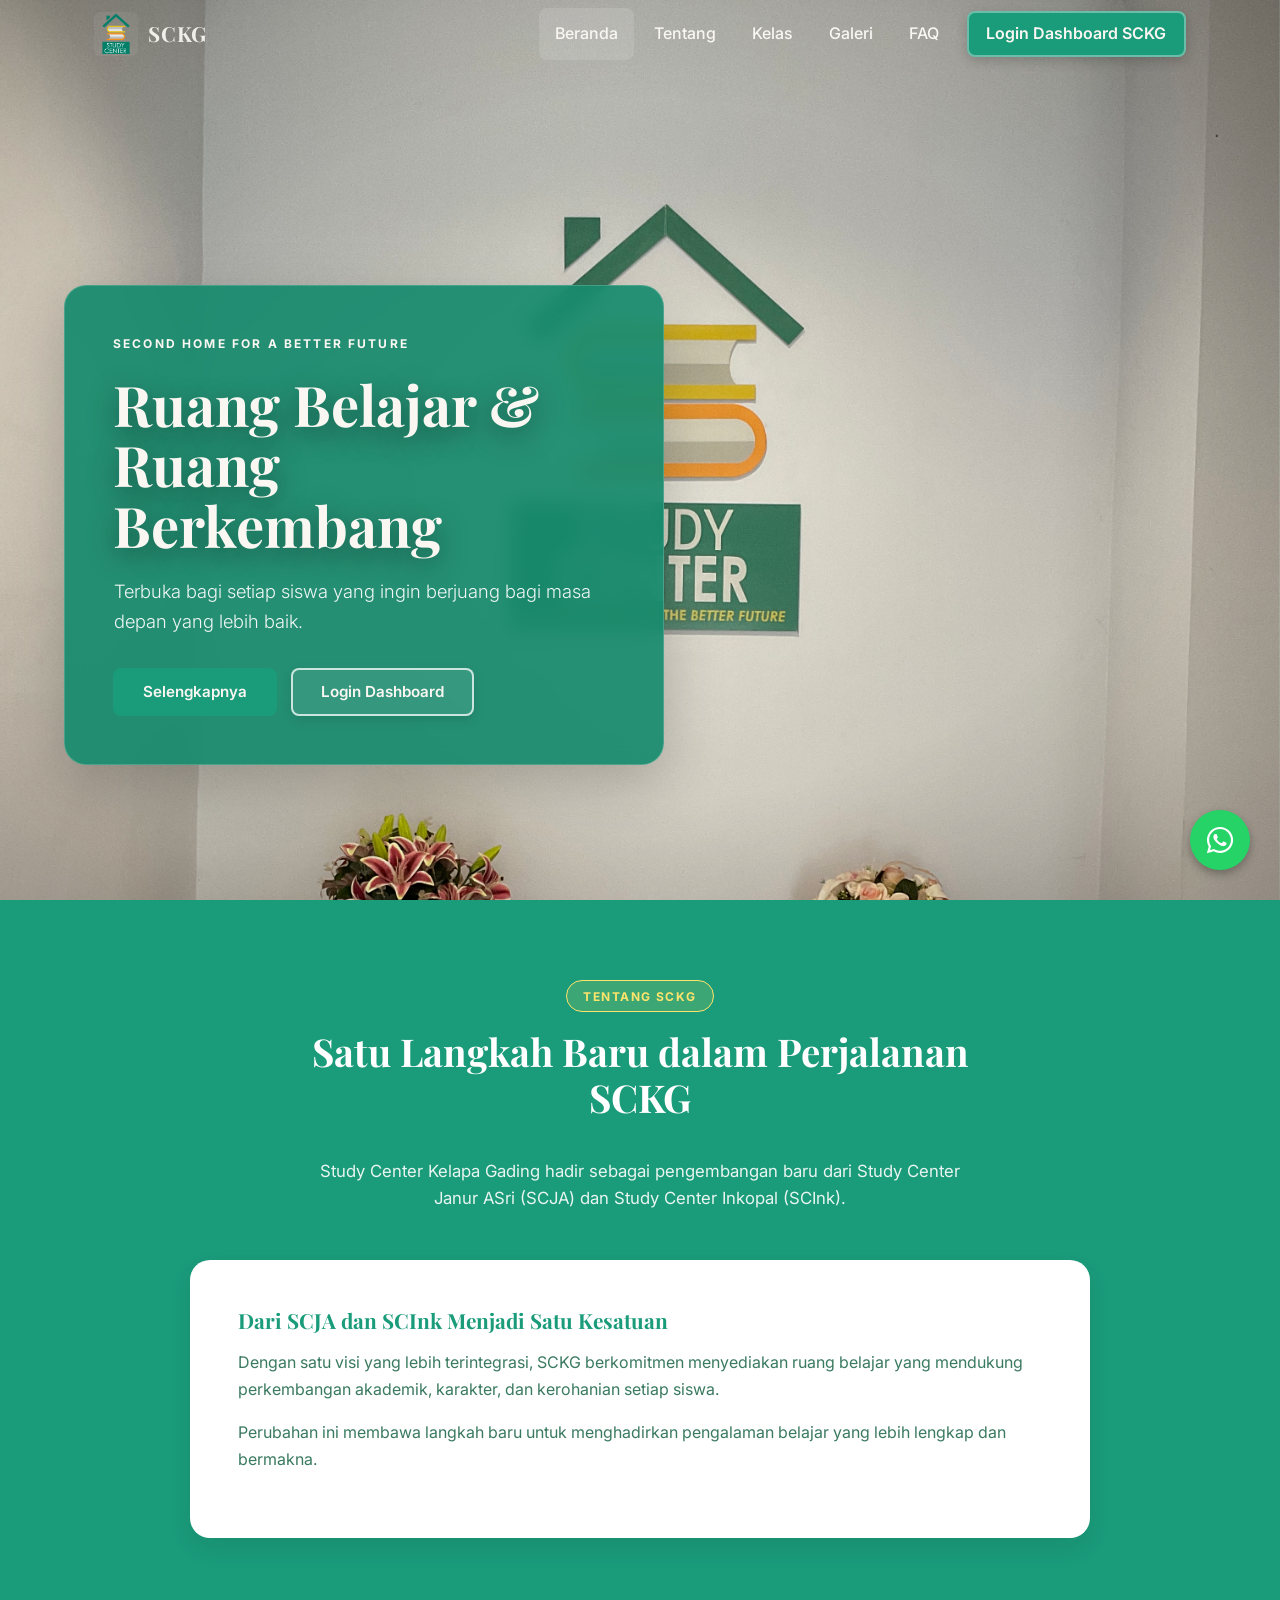
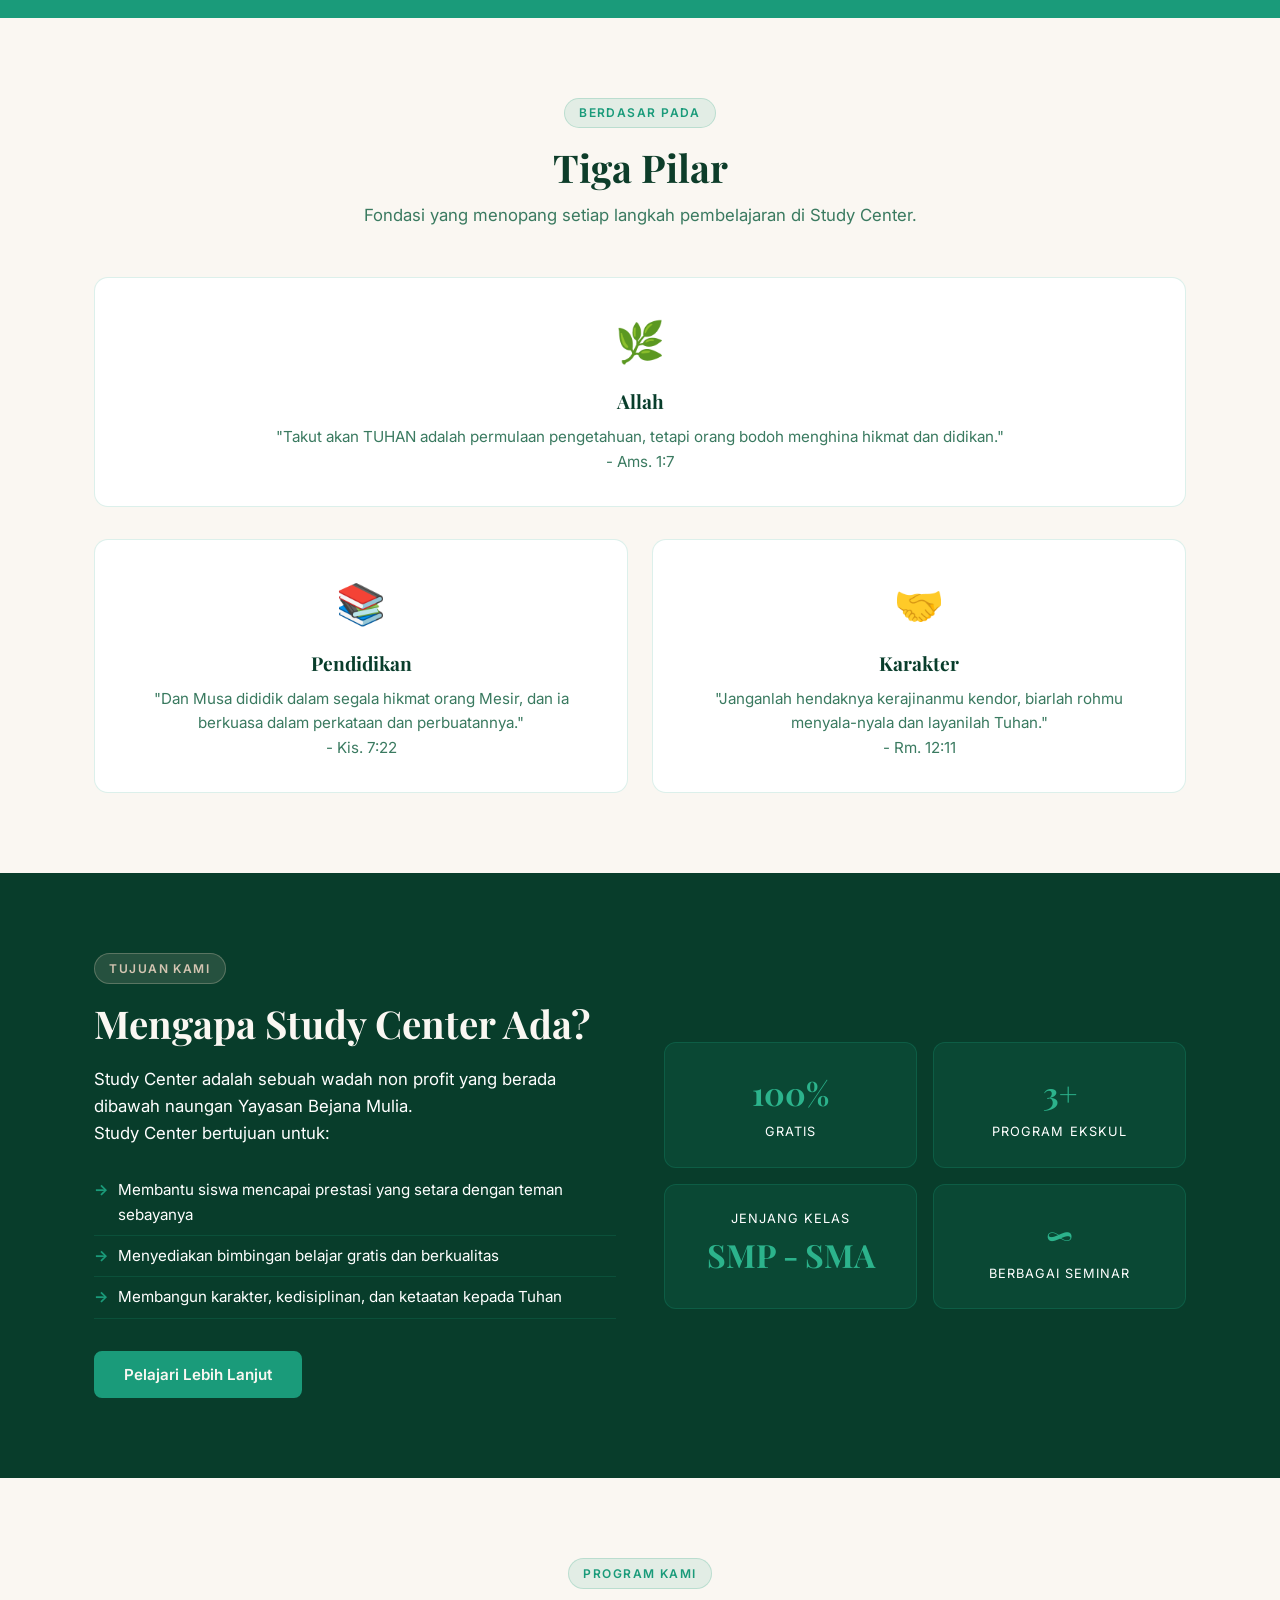
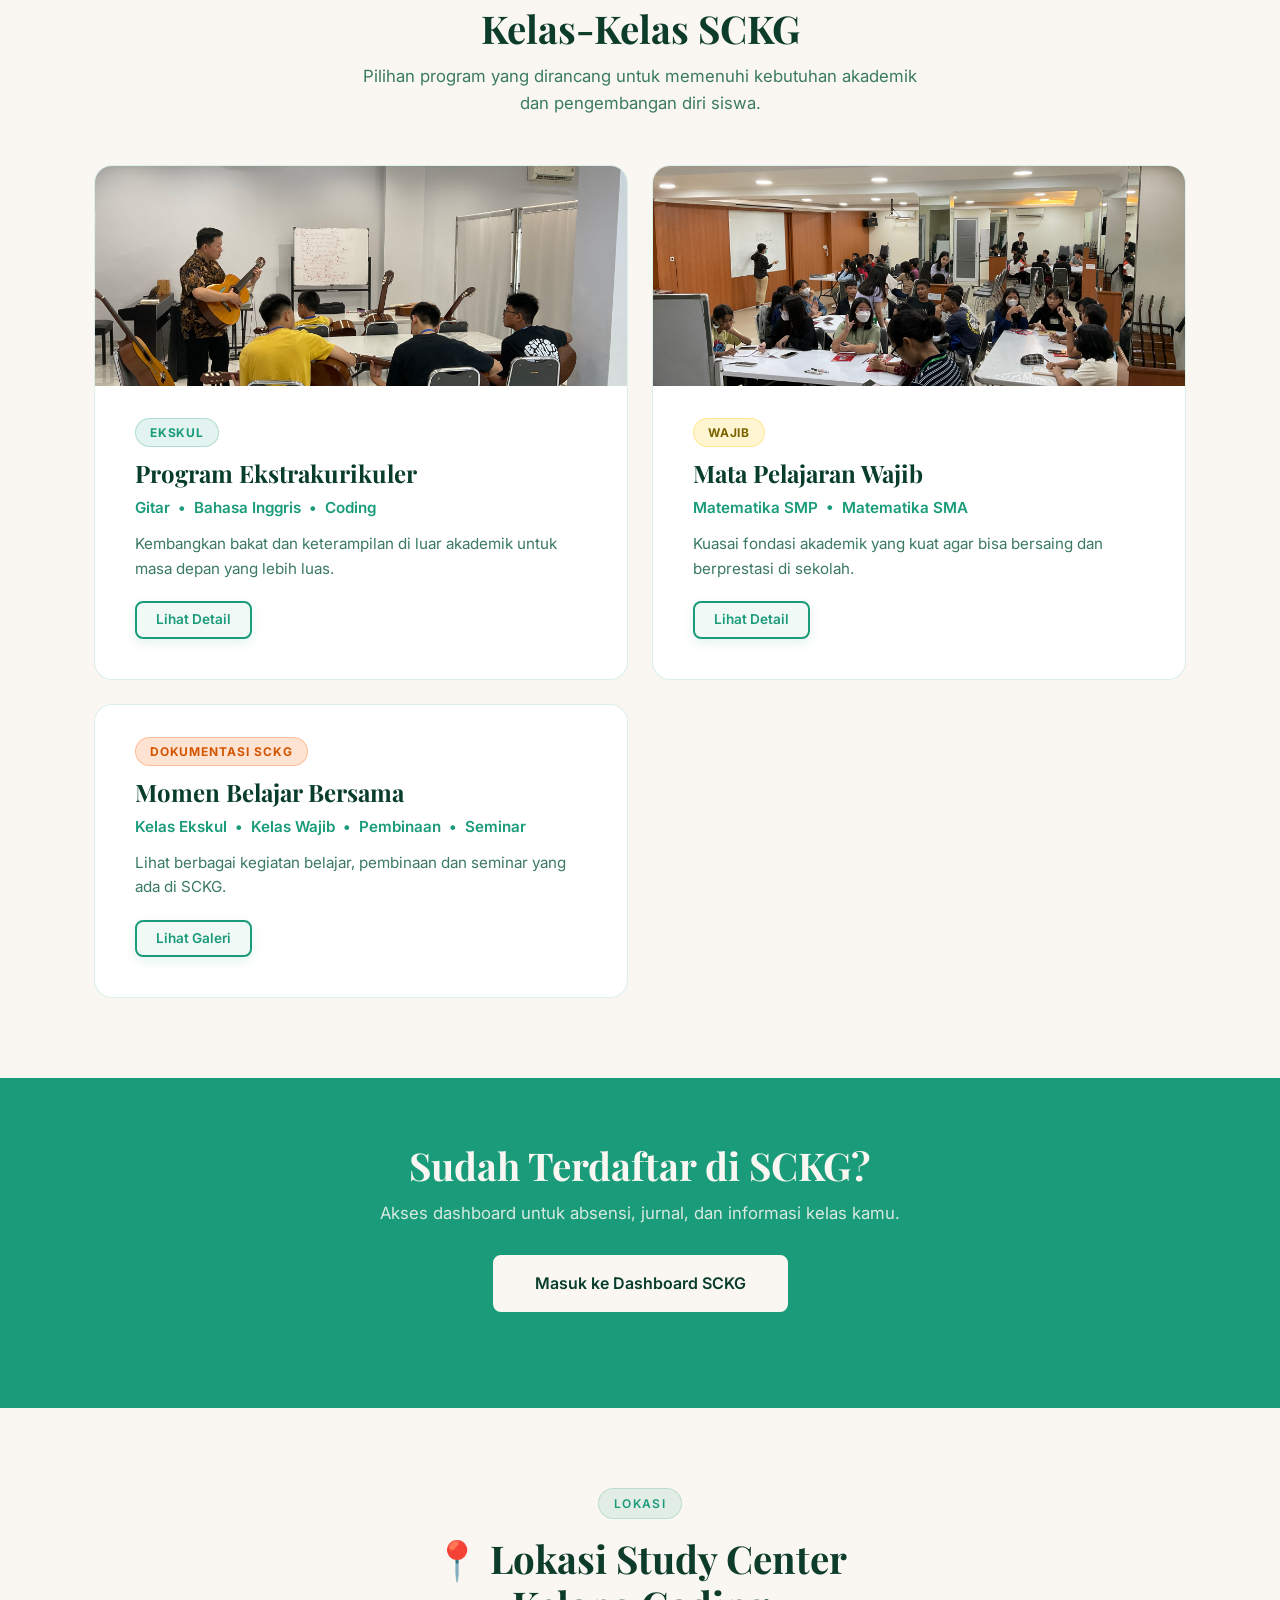
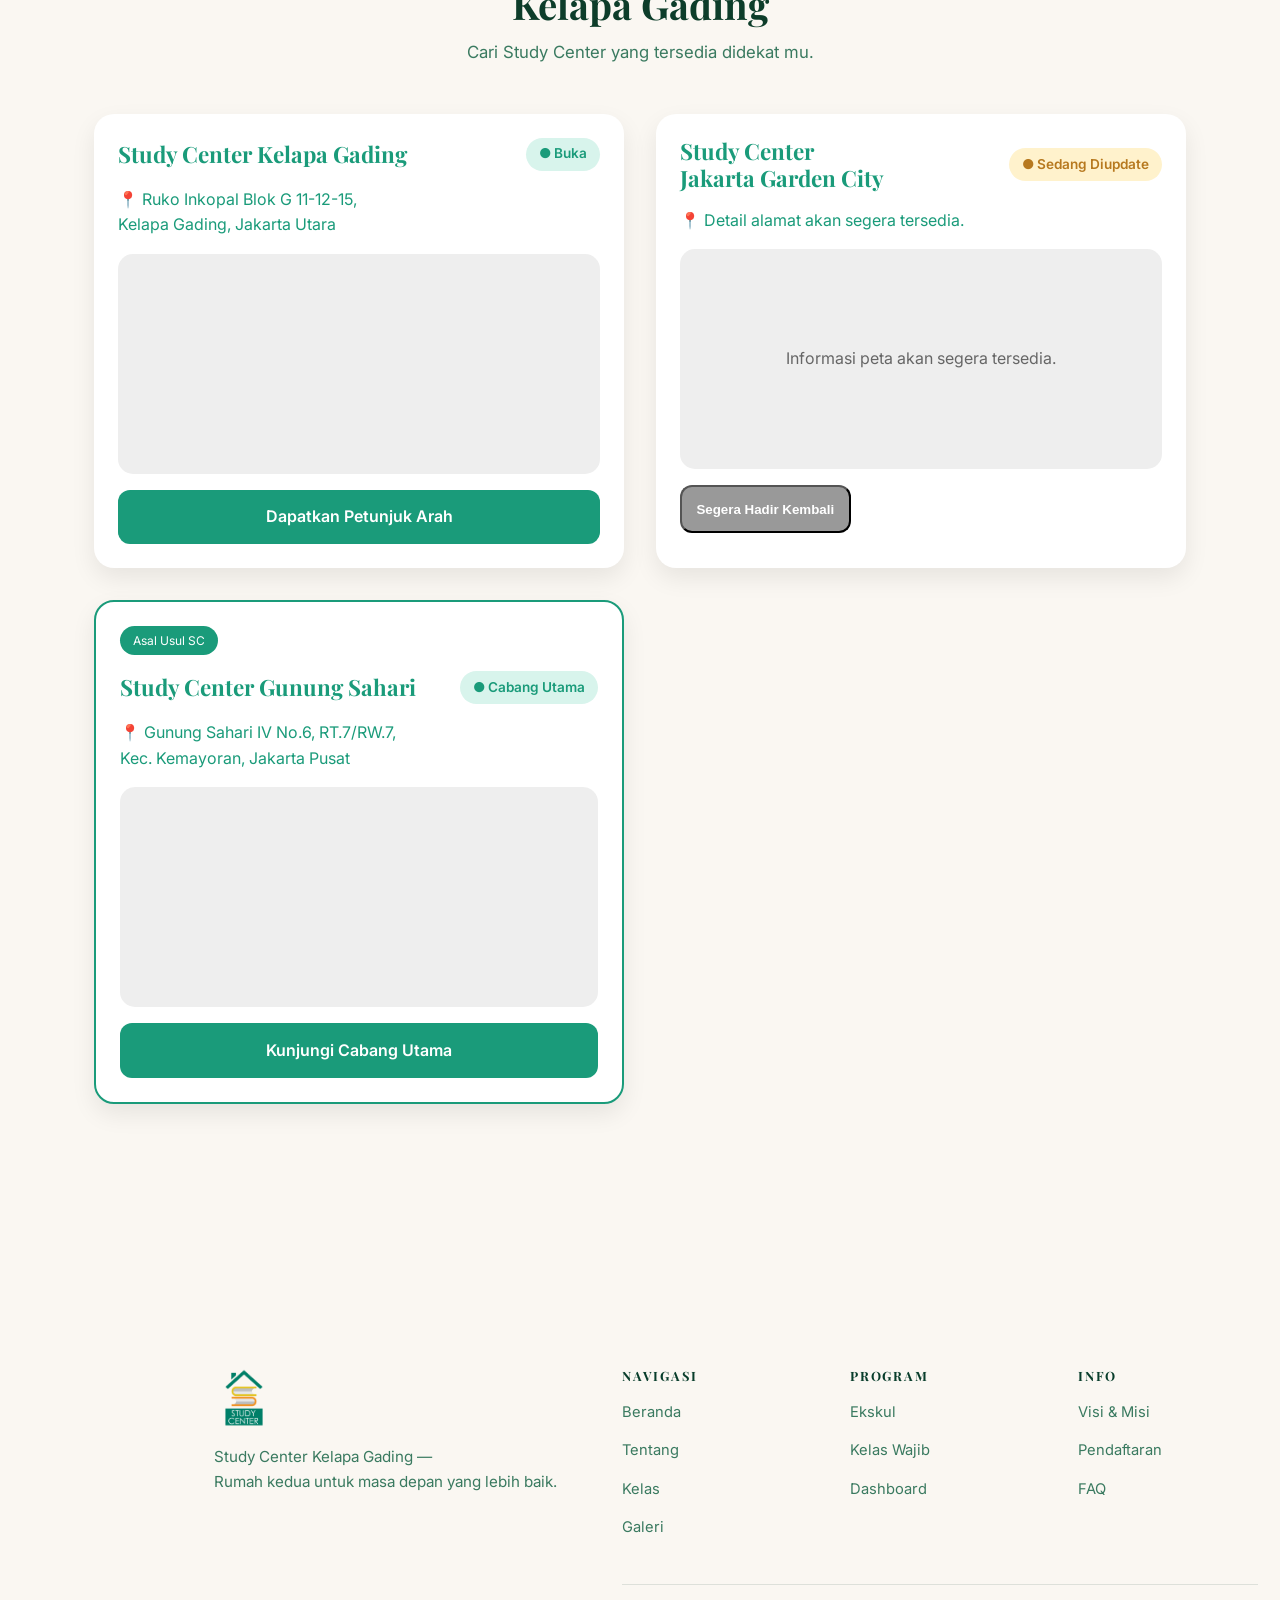
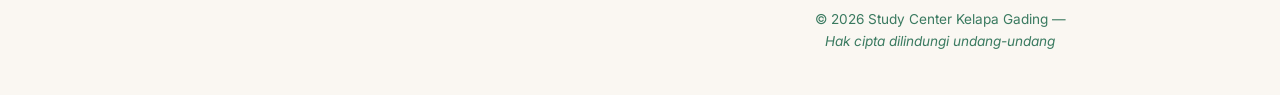
==== commit b6ba9358: "update" ====
--- a/index.html
+++ b/index.html
@@ -130,23 +130,23 @@
           <div class="pillar-card">
             <div class="pillar-icon">&#127807;</div>
             <h3>Allah</h3>
-            <p>"Ingatlah akan Penciptamu pada masa mudamu..." <br> 
-              - Pkh. 12:1</p>
+            <p>"Takut akan TUHAN adalah permulaan pengetahuan, tetapi orang bodoh menghina hikmat dan didikan." <br> 
+              - Ams. 1:7</p>
           </div>        
 
         <div class="pillars-grid">
           <div class="pillar-card">
             <div class="pillar-icon">&#128218;</div>
             <h3>Pendidikan</h3>
-            <p>"Sebab Tuhan memberikan hikmat; dari mulut-Nya datang pengetahuan dan pengertian" <br>
-              - Ams. 2:6</p>
+            <p>"Dan Musa dididik dalam segala hikmat orang Mesir, dan ia berkuasa dalam perkataan dan perbuatannya." <br>
+              - Kis. 7:22</p>
           </div>
           
           <div class="pillar-card">
             <div class="pillar-icon">&#129309;</div>
             <h3>Karakter</h3>
-            <p>"Jadilah terladan bagi orang-orang percaya..." <br>
-              - 1 Tim. 4:12</p>
+            <p>"Janganlah hendaknya kerajinanmu kendor, biarlah rohmu menyala-nyala dan layanilah Tuhan." <br>
+              - Rm. 12:11</p>
           </div>
 
         </div>
@@ -206,7 +206,6 @@
             <div class="kelas-slider">
               <img src="images/kelas-gitar.JPG" class="active">
               <img src="images/english_intermediate.JPG">
-              <img src="images/coding.JPG">
             </div>   
 
               <div class="kelas-content">         
@@ -239,12 +238,16 @@
           </div>
 
           <div class="kelas-card">
-            <div class="kelas-badge badge-galeri">Dokumentasi SCKG</div>
-            <h3>Momen Belajar Bersama</h3>
-            <p class="kelas-subjects">Kelas Ekskul &nbsp;&bull;&nbsp; Kelas Wajib &nbsp;&bull;&nbsp; Pembinaan &nbsp;&bull;&nbsp; Seminar</p>
-            <p class="kelas-desc">Lihat berbagai kegiatan belajar, pembinaan dan seminar yang ada di SCKG.</p>
-            <a href="gallery.html" class="btn btn-sm btn-outline-dark">Lihat Galeri</a>       
-          </div>
+
+              <div class="kelas-content">  
+
+                <div class="kelas-badge badge-galeri">Dokumentasi SCKG</div>
+                <h3>Momen Belajar Bersama</h3>
+                <p class="kelas-subjects">Kelas Ekskul &nbsp;&bull;&nbsp; Kelas Wajib &nbsp;&bull;&nbsp; Pembinaan &nbsp;&bull;&nbsp; Seminar</p>
+                <p class="kelas-desc">Lihat berbagai kegiatan belajar, pembinaan dan seminar yang ada di SCKG.</p>
+                <a href="gallery.html" class="btn btn-sm btn-outline-dark">Lihat Galeri</a>       
+              
+              </div>
 
         </div>
       </div>
@@ -463,7 +466,7 @@
           <div class="step-card">
             <div class="step-num">1</div>
             <h4>Siapkan Persyaratan</h4>
-            <p>Fotokopi kartu pelajar atau rapor terakhir.</p>
+            <p>Fotokopi kartu keluarga dan rapor terakhir.</p>
           </div>
           <div class="step-card">
             <div class="step-num">2</div>
@@ -498,7 +501,7 @@
       <div class="page-hero-content">
         <span class="section-tag tag-light">Program Kami</span>
         <h1>Kelas-Kelas<br />Study Center</h1>
-        <p>Dua program unggulan untuk pengembangan akademik dan diri.</p>
+        <p>Dua program tersedia untuk pengembangan akademik dan diri.</p>
       </div>
     </div>
 
@@ -636,20 +639,33 @@
       </div>
     </section>
 
-    <section class="section bg-cta">
-      <div class="container">
-        <div class="cta-box">
-          <h2>Tertarik Bergabung?</h2>
-          <p>Daftarkan dirimu dan mulailah perjalanan belajarmu bersama SCKG!</p>
-          <a href="index.html#pendaftaran" class="btn btn-primary btn-lg">Cara Mendaftar</a>
-        </div>
-      </div>
-    </section>
-
-      <div class="cta-image-wrap">
-        <img
-          src="images/mtk.JPG" alt="MTK SMA" class="cta-image" onclick="zoomImage(this)"> 
-      </div>
+      <section class="section bg-cta">
+
+        <div class="container">
+
+          <div class="cta-box">
+            <h2>Tertarik Bergabung?</h2>
+            <p>
+              Daftarkan dirimu dan mulailah perjalanan belajarmu bersama SCKG!
+            </p>
+
+            <a href="index.html#pendaftaran" class="btn btn-primary btn-lg">
+              Cara Mendaftar
+            </a>
+          </div>
+
+
+          <div class="cta-image-wrap">
+            <img 
+              src="images/mtk.JPG" 
+              alt="MTK SMA" 
+              class="cta-image"
+              onclick="zoomImage(this)">
+          </div>
+
+        </div>
+
+      </section>
 
   </section>
   <!-- END KELAS -->
@@ -677,7 +693,7 @@
               <span class="faq-arrow">&#9660;</span>
             </button>
             <div class="faq-answer">
-              <p>Ya, 100% gratis! SCKG Study Center adalah lembaga nirlaba yang berkomitmen untuk menyediakan pendidikan berkualitas tanpa biaya apapun. Tidak ada biaya pendaftaran, biaya bulanan, maupun biaya tersembunyi lainnya.</p>
+              <p>Ya, 100% gratis! Study Center adalah lembaga nirlaba yang berkomitmen untuk menyediakan pendidikan berkualitas tanpa biaya apapun. Tidak ada biaya pendaftaran, biaya bulanan, maupun biaya tersembunyi lainnya.</p>
             </div>
           </div>
 
@@ -687,7 +703,7 @@
               <span class="faq-arrow">&#9660;</span>
             </button>
             <div class="faq-answer">
-              <p>SCKG terbuka untuk semua siswa SMP dan SMA yang ingin meningkatkan prestasi belajarnya, terutama bagi mereka yang tidak memiliki akses ke bimbingan belajar berbayar. Pendaftaran langsung di kantor SCKG dan kuota terbatas.</p>
+              <p>SCKG terbuka untuk semua siswa SMP dan SMA yang ingin meningkatkan prestasi belajarnya, terutama bagi mereka yang tidak memiliki akses ke bimbingan belajar berbayar. Pendaftaran langsung di SCKG.</p>
             </div>
           </div>
 
@@ -699,9 +715,9 @@
             <div class="faq-answer">
               <p>Cara mendaftar sangat mudah:</p>
               <ol>
-                <li>Siapkan fotokopi kartu pelajar atau rapor terakhir.</li>
-                <li>Kunjungi kantor SCKG Study Center secara langsung.</li>
-                <li>Isi formulir pendaftaran yang disediakan oleh tim kami.</li>
+                <li>Siapkan fotokopi Kartu Keluarga dan rapor terakhir.</li>
+                <li>Kunjungi alamat SCKG secara langsung.</li>
+                <li>Isi formulir pendaftaran yang disediakan oleh kakak pembina yang ada di SCKG.</li>
                 <li>Setelah terdaftar, langsung ikuti kelas sesuai jadwal!</li>
               </ol>
             </div>
@@ -715,7 +731,7 @@
             <div class="faq-answer">
               <p>SCKG menyediakan dua jenis program:</p>
               <ul>
-                <li><strong>Ekstrakurikuler:</strong> Gitar, Bahasa Inggris, dan Coding.</li>
+                <li><strong>Ekstrakurikuler:</strong> Gitar, Bahasa Inggris, Coding, dan lainnya.</li>
                 <li><strong>Mata Pelajaran Wajib:</strong> Matematika SMP (kelas 7–9) dan Matematika SMA (kelas 10–12).</li>
               </ul>
             </div>
@@ -727,7 +743,7 @@
               <span class="faq-arrow">&#9660;</span>
             </button>
             <div class="faq-answer">
-              <p>Jadwal belajar disesuaikan dengan ketersediaan siswa dan pengajar. Biasanya kegiatan dilaksanakan pada sore hari setelah jam sekolah. Informasi jadwal lengkap diberikan setelah proses pendaftaran berhasil.</p>
+              <p>Jadwal belajar disesuaikan dengan ketersediaan siswa dan pengajar. Sementara waktu jadwal berlansung dihari Sabtu siang sampai sore. Informasi jadwal lengkap akan diumumkan di group WhatsApp SCKG.</p>
             </div>
           </div>
 
@@ -757,7 +773,7 @@
               <span class="faq-arrow">&#9660;</span>
             </button>
             <div class="faq-answer">
-              <p>Login SC adalah portal online khusus untuk anggota SCKG yang sudah terdaftar. Melalui Login SC, siswa dapat mengakses absensi kehadiran, jurnal belajar harian, jadwal kelas, dan memantau perkembangan belajar mereka.</p>
+              <p>Dashboard SCKG adalah portal online khusus untuk anggota SCKG yang sudah terdaftar. Melalui Dashboard SCKG, siswa dapat mengakses absensi kehadiran, jurnal belajar harian, jadwal kelas, memantau perkembangan belajar mereka dan pengumuman SCKG.</p>
             </div>
           </div>
 
@@ -767,7 +783,7 @@
               <span class="faq-arrow">&#9660;</span>
             </button>
             <div class="faq-answer">
-              <p>Kamu bisa menghubungi kami dengan datang langsung ke kantor SCKG Study Center. Tim kami siap membantu menjawab pertanyaan dan memberikan informasi yang kamu butuhkan.</p>
+              <p>Kamu bisa menghubungi kami dengan datang langsung ke alamat SCKG. Kakak pembina akan siap membantu menjawab pertanyaan dan memberikan informasi yang kamu butuhkan.</p>
             </div>
           </div>
 
--- a/css/style.css
+++ b/css/style.css
@@ -636,11 +636,11 @@
   display:inline-block;
   padding:0.35rem 1rem;
 
-  color:white;
-
-  background:rgba(255,255,255,0.15);
-
-  border:1px solid rgba(255,255,255,0.4);
+  color:rgb(255, 228, 108);
+
+  background:rgba(255, 229, 83, 0.15);
+
+  border:1px solid rgb(255, 228, 108);
 
   border-radius:50px;
 
@@ -668,13 +668,11 @@
 
 .sckg-intro-card {
 
-  margin-top:3rem;
+  max-width:900px;
+  margin:3rem auto 0;
 
   background:white;
   border-radius:20px;
-
-  display:grid;
-  grid-template-columns:1fr 1fr;
 
   overflow:hidden;
 
@@ -1498,6 +1496,49 @@
   font-weight: 600;
   text-decoration: underline;
   text-underline-offset: 2px;
+}
+
+.bg-cta {
+  background:#1A9B7A;
+  padding:4rem 8% 6rem;
+}
+
+.cta-image-wrap {
+  max-width:820px;
+  margin:3rem auto -3rem;
+  position:relative;
+  z-index:2;
+}
+
+.cta-image {
+  width:100%;
+  height:360px;
+  object-fit:cover;
+  display:block;
+  border-radius:24px;
+  box-shadow:0 15px 35px rgba(0,0,0,.15);
+}
+
+@media(max-width:767px){
+
+  .bg-cta {
+    padding:3rem 6% 4rem;
+  }
+
+  .cta-image-wrap {
+    width:90%;
+    margin:2rem auto -2rem;
+  }
+
+  .cta-image {
+    height:260px;
+    border-radius:18px;
+  }
+
+  footer {
+    padding-top:4rem;
+  }
+
 }
 
 /* ===== FAQ ===== */
@@ -1600,9 +1641,12 @@
    FOOTER
 ================================================== */
 
+footer {
+  padding-top: 8rem;
+  background:#FAF7F2;
+} 
+
 .footer-grid{
-
-    background:#FAF7F2;
 
     padding:3.5rem 1.5rem 0;
 
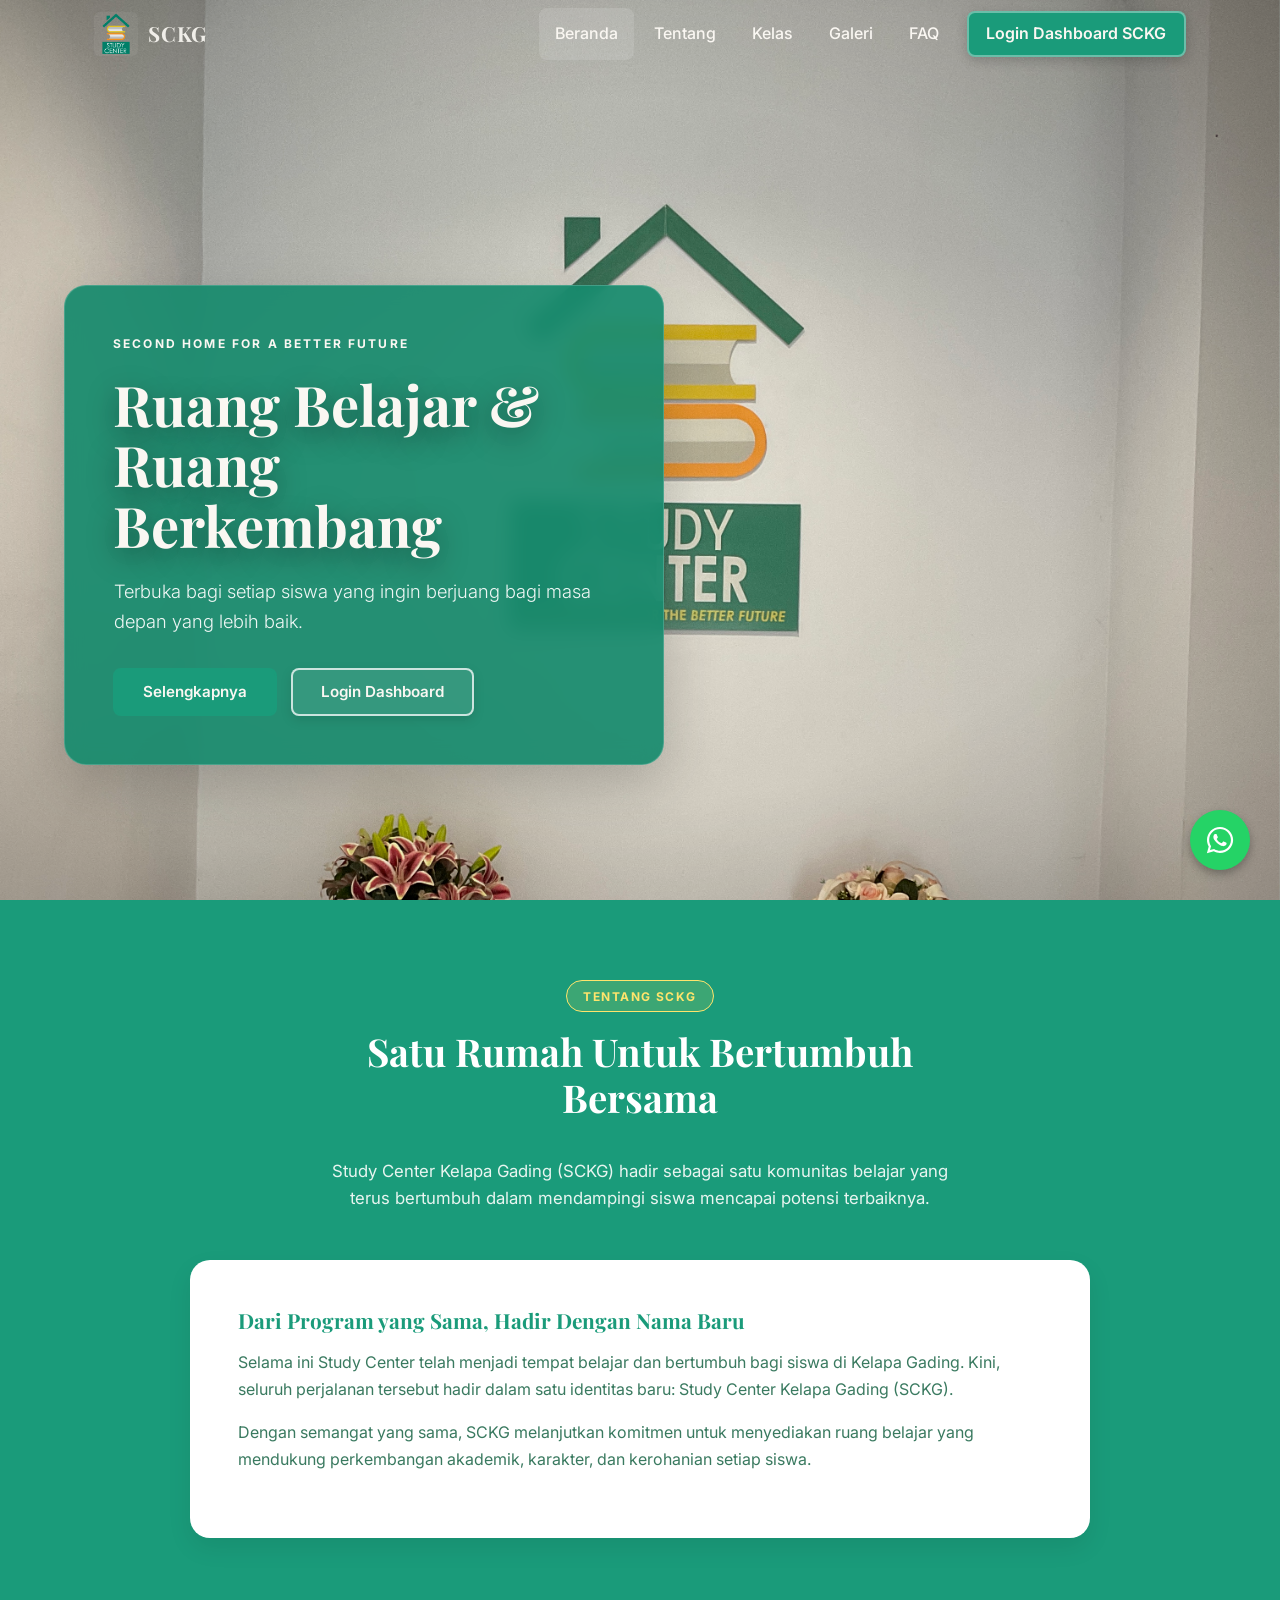
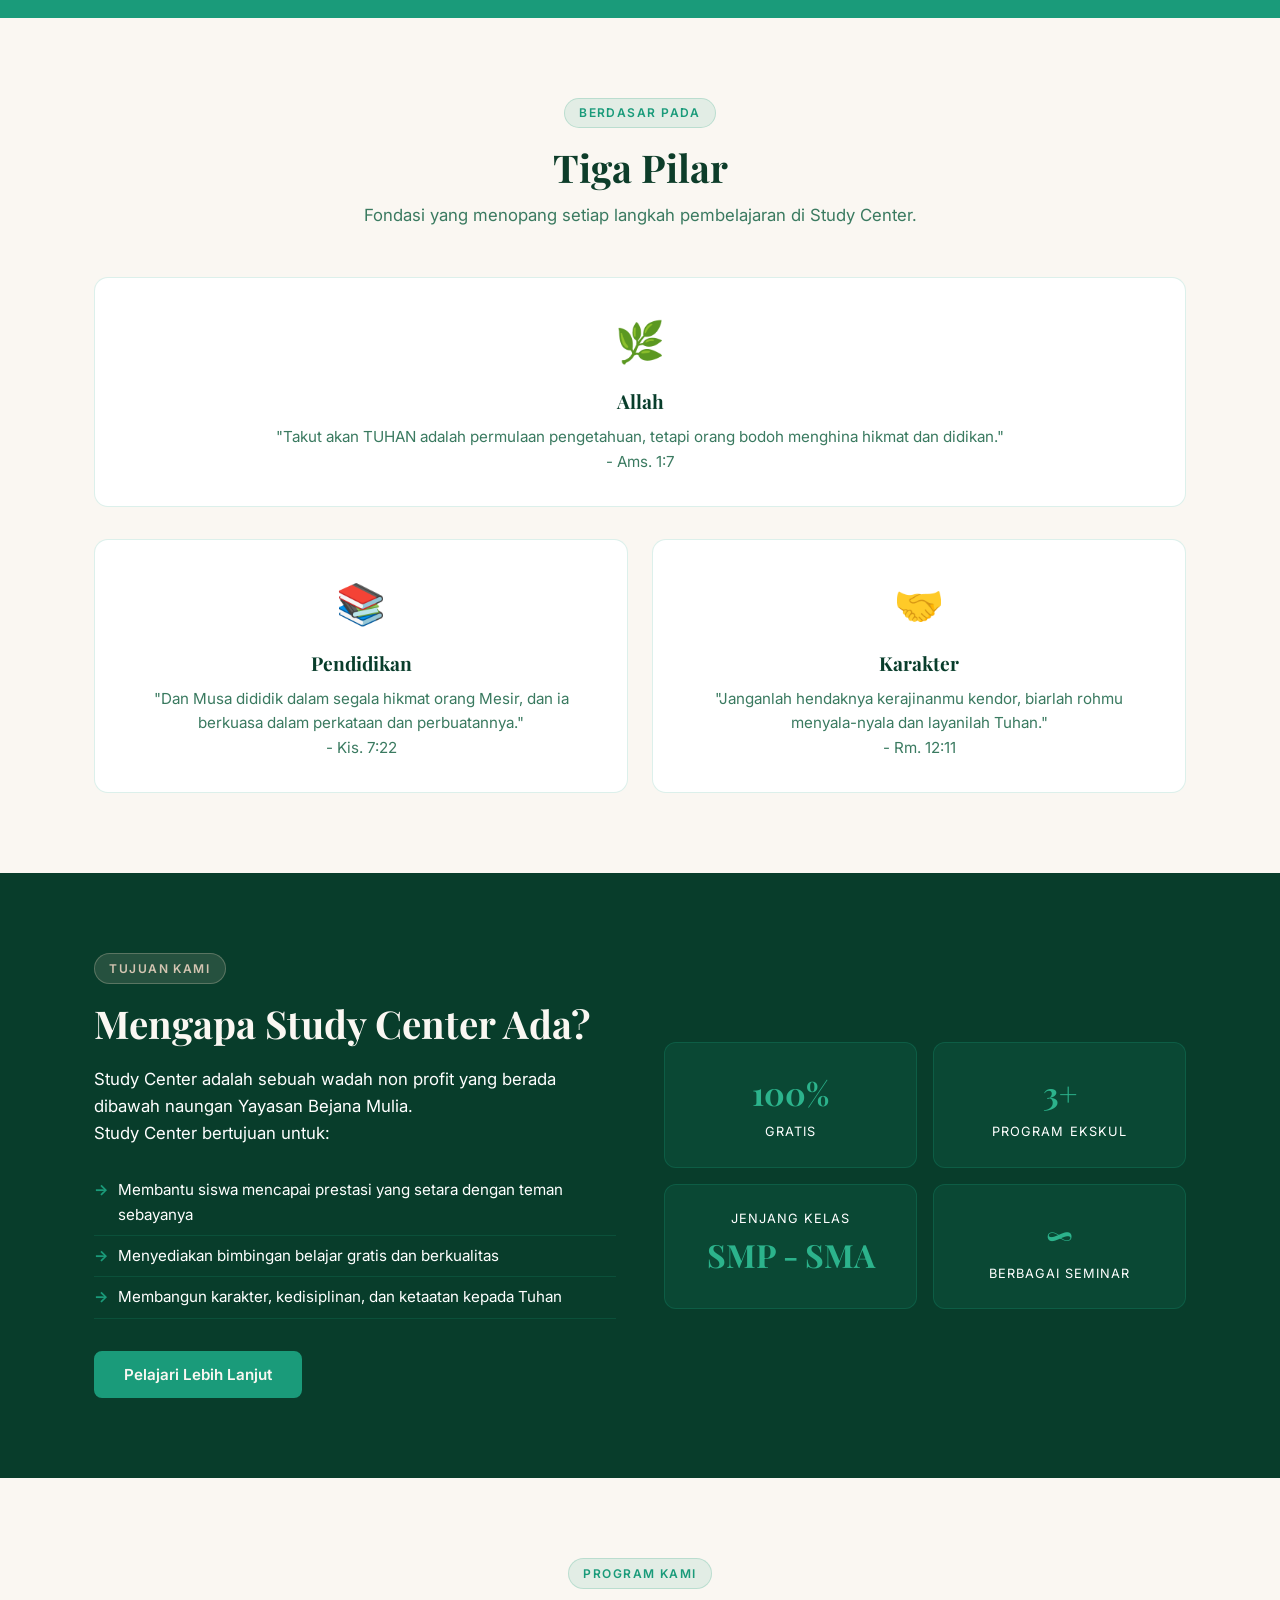
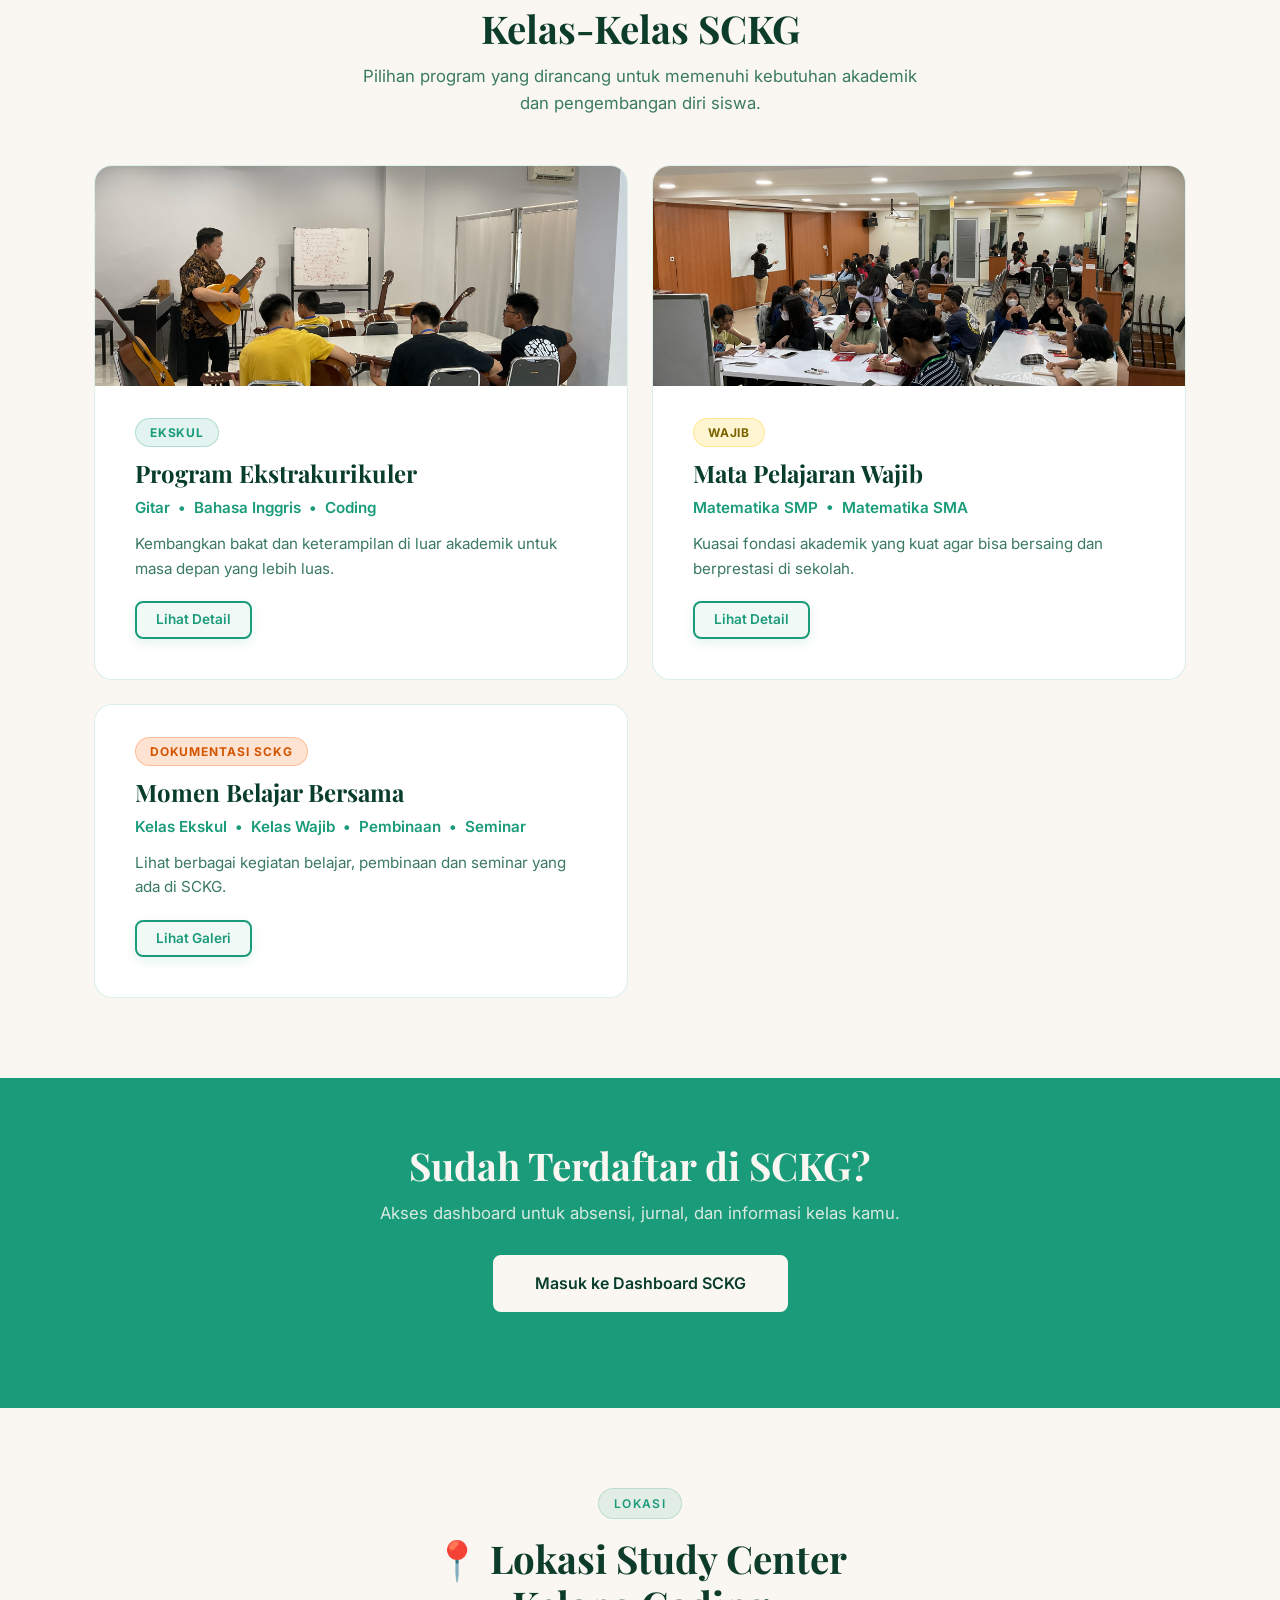
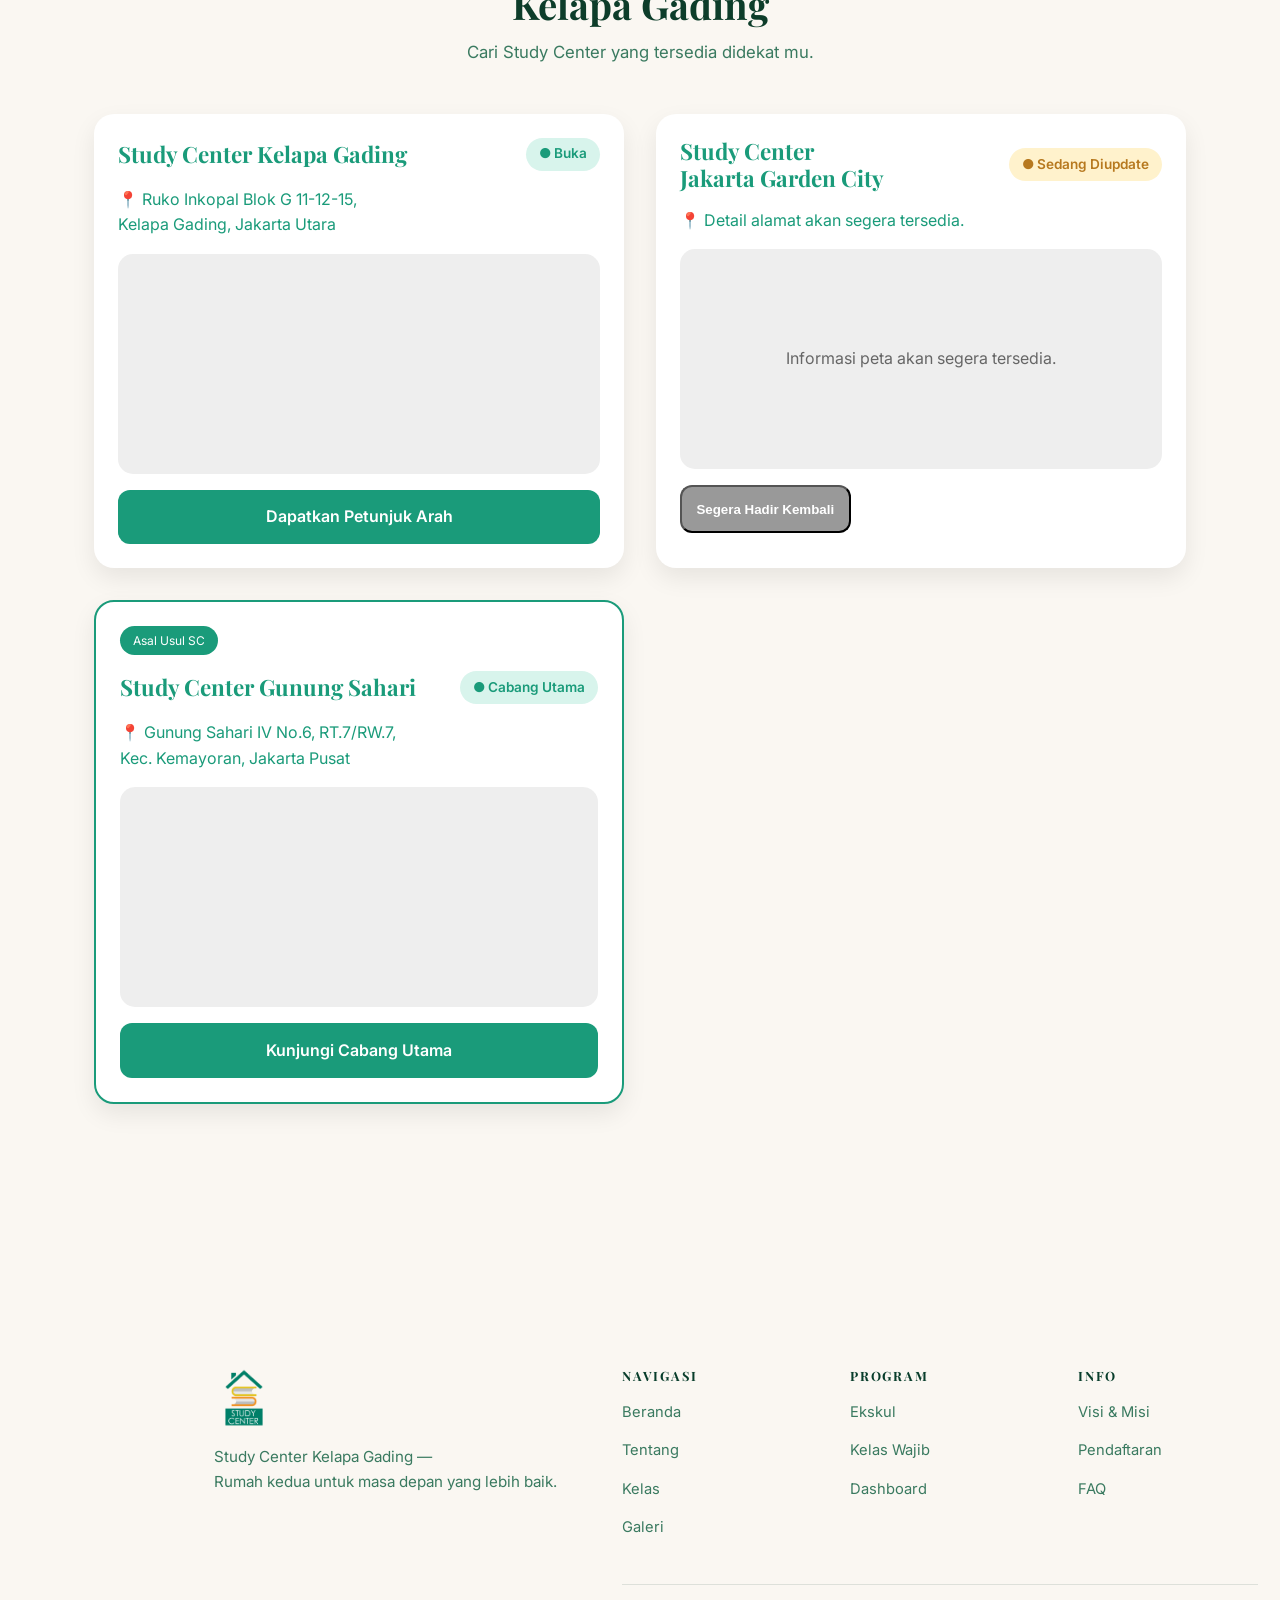
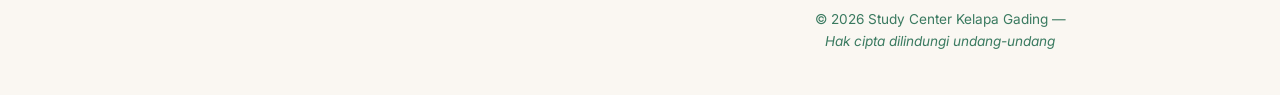
==== commit 7bdea93f: "Update" ====
--- a/index.html
+++ b/index.html
@@ -82,11 +82,12 @@
     <div class="section-header">
       <span class="section-tag">Tentang SCKG</span>
       <h2 class="section-title">
-        Satu Langkah Baru dalam Perjalanan SCKG 
+        Satu Rumah Untuk Bertumbuh Bersama 
       </h2>
       <br>
       <p class="section-desc">
-        Study Center Kelapa Gading hadir sebagai pengembangan baru dari Study Center Janur ASri (SCJA) dan Study Center Inkopal (SCInk).
+        Study Center Kelapa Gading (SCKG) hadir sebagai satu komunitas belajar 
+        yang terus bertumbuh dalam mendampingi siswa mencapai potensi terbaiknya.
       </p>
     </div>
 
@@ -96,18 +97,17 @@
       <div class="sckg-intro-content">
 
         <h3>
-          Dari SCJA dan SCInk Menjadi Satu Kesatuan
+          Dari Program yang Sama, Hadir Dengan Nama Baru
         </h3>
 
         <p>
-          Dengan satu visi yang lebih terintegrasi, SCKG berkomitmen
-          menyediakan ruang belajar yang mendukung perkembangan akademik,
-          karakter, dan kerohanian setiap siswa.
+          Selama ini Study Center telah menjadi tempat belajar dan bertumbuh bagi siswa di Kelapa Gading. 
+          Kini, seluruh perjalanan tersebut hadir dalam satu identitas baru: Study Center Kelapa Gading (SCKG).
         </p>
 
         <p>
-          Perubahan ini membawa langkah baru untuk menghadirkan pengalaman
-          belajar yang lebih lengkap dan bermakna.
+           Dengan semangat yang sama, SCKG melanjutkan komitmen untuk menyediakan 
+           ruang belajar yang mendukung perkembangan akademik, karakter, dan kerohanian setiap siswa.
         </p>
 
       </div>
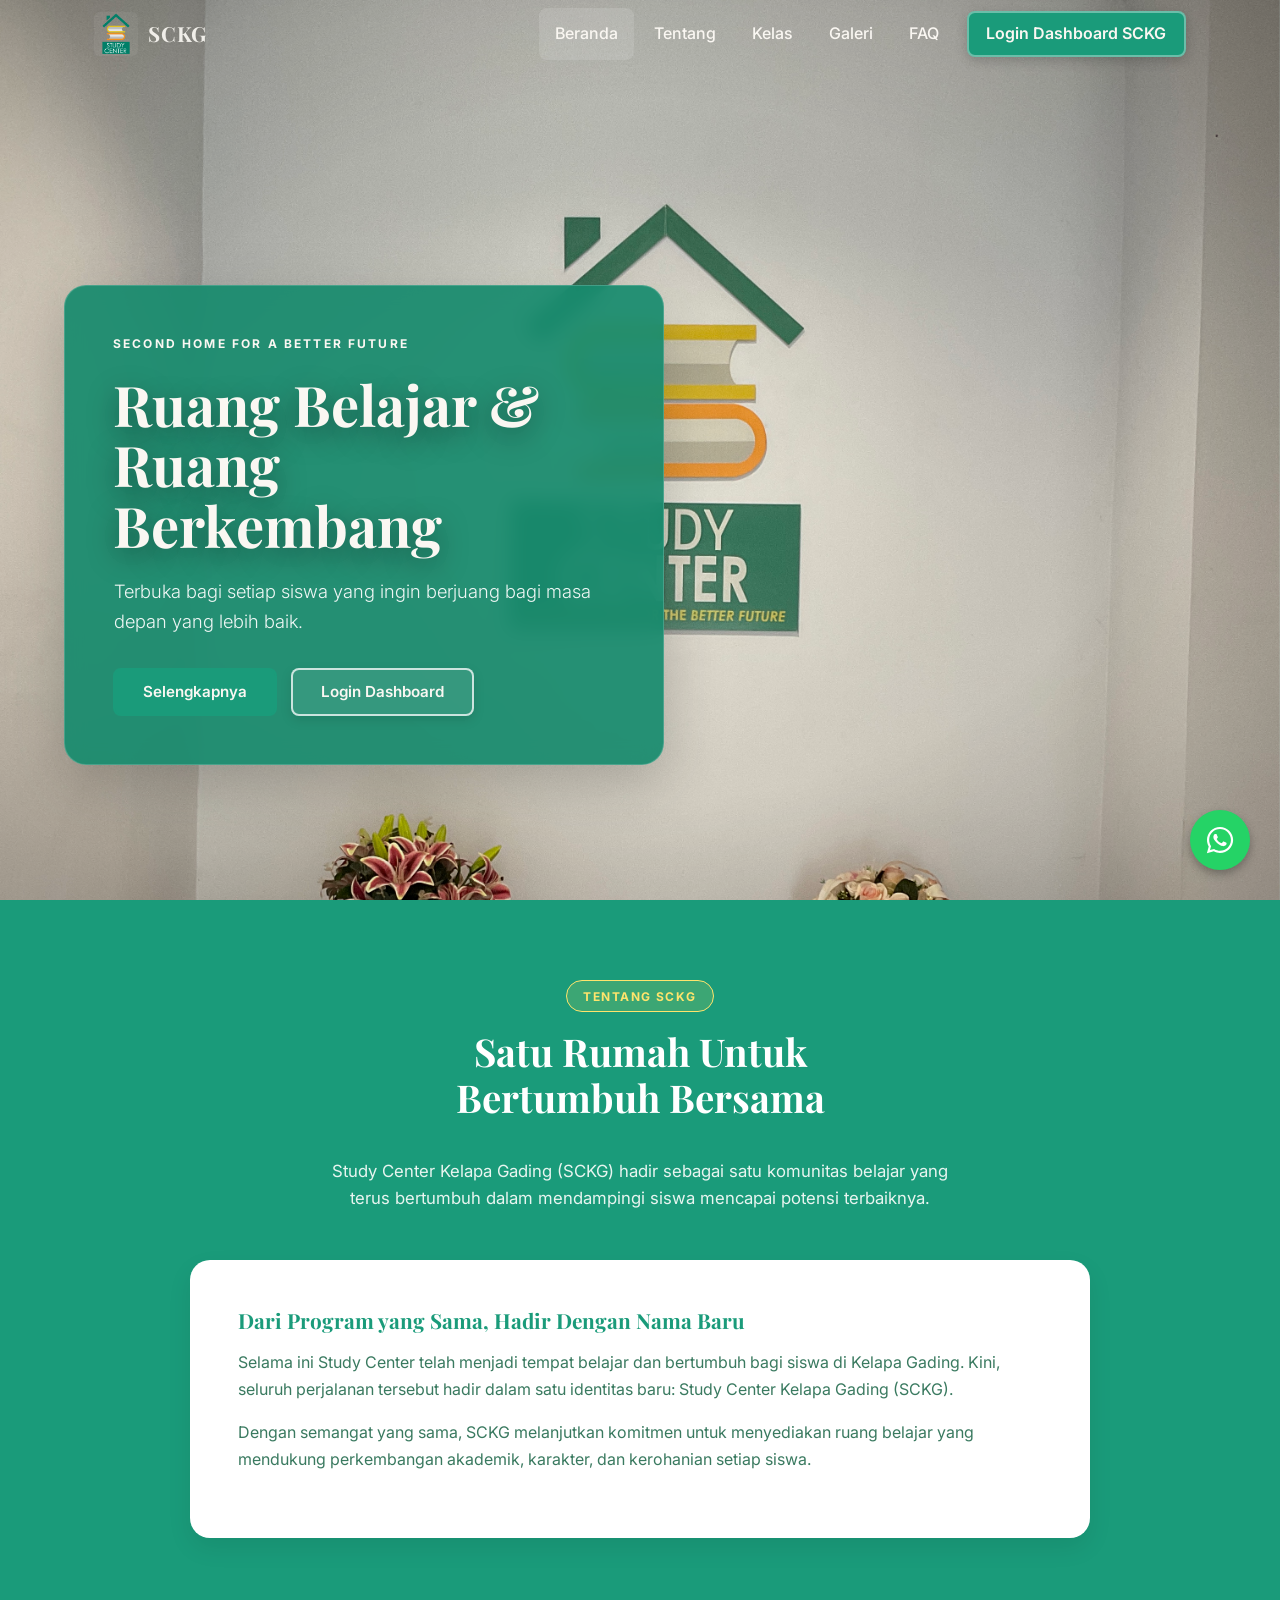
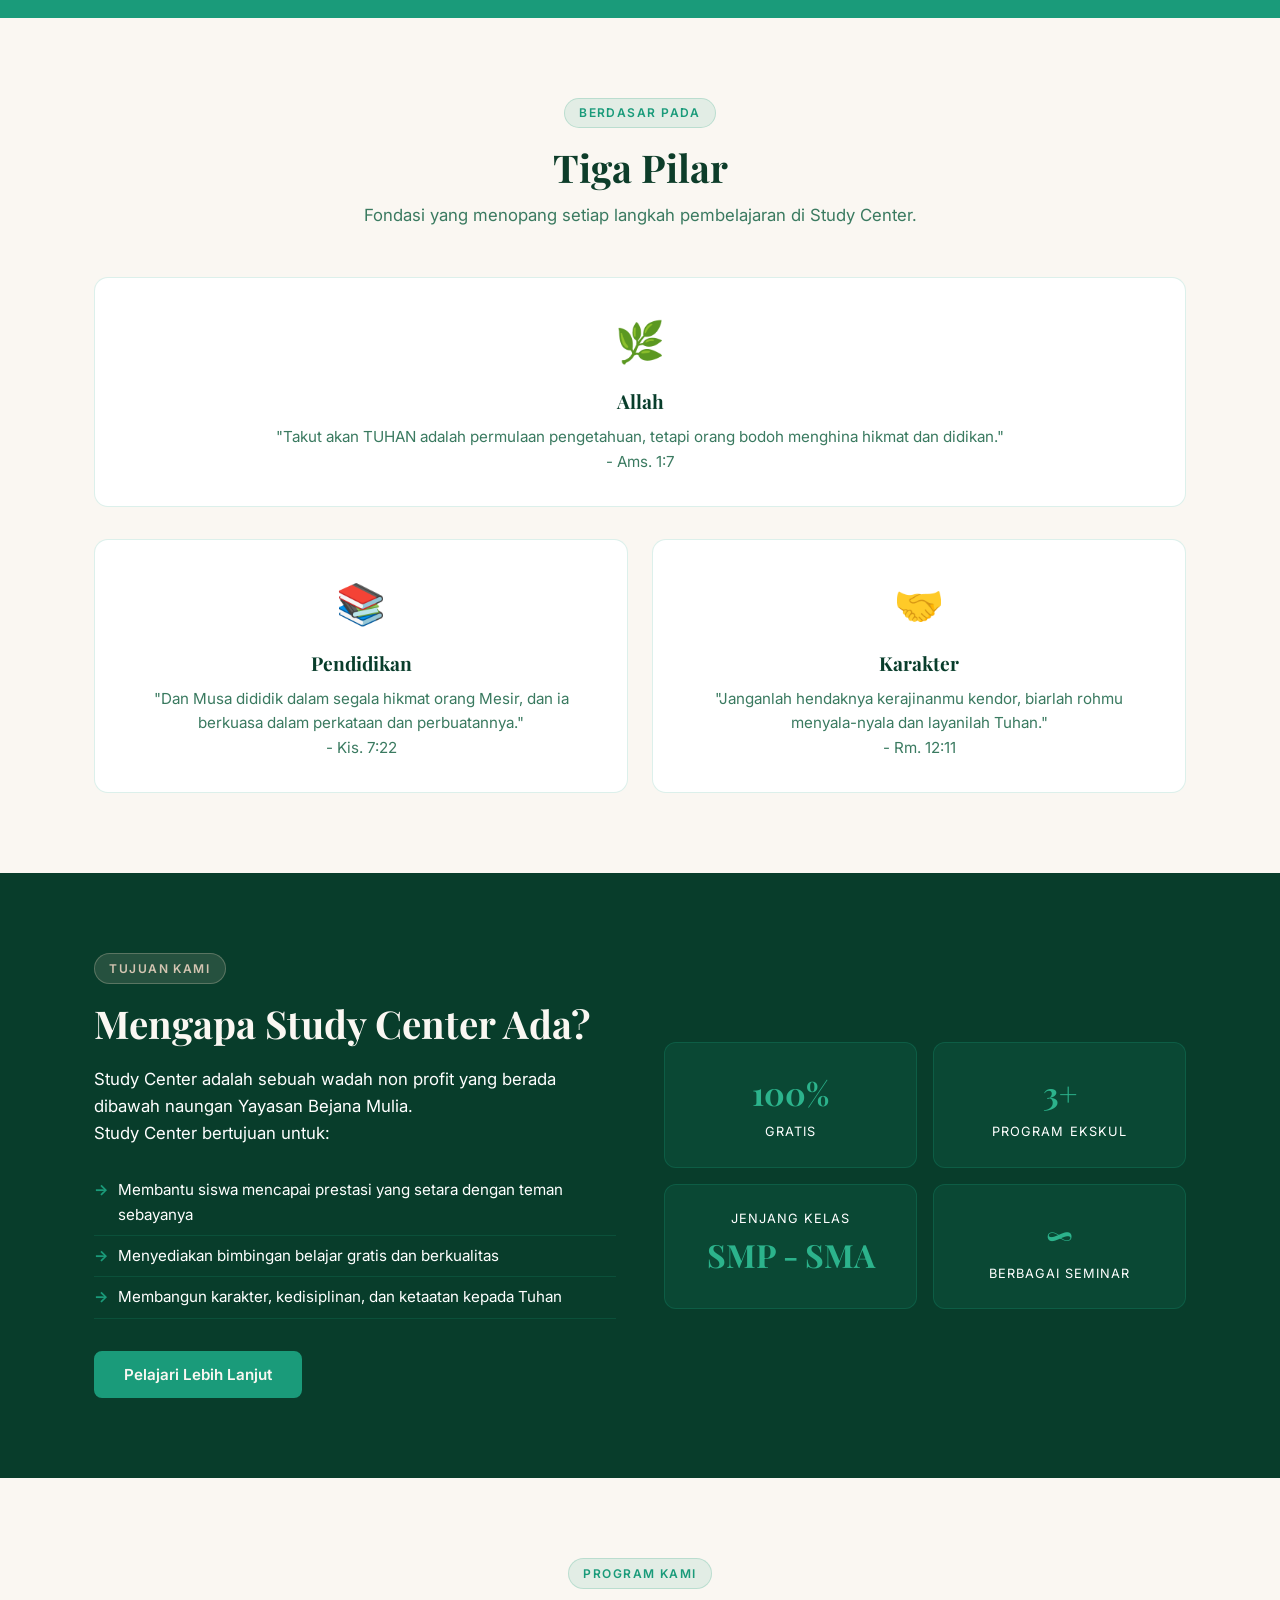
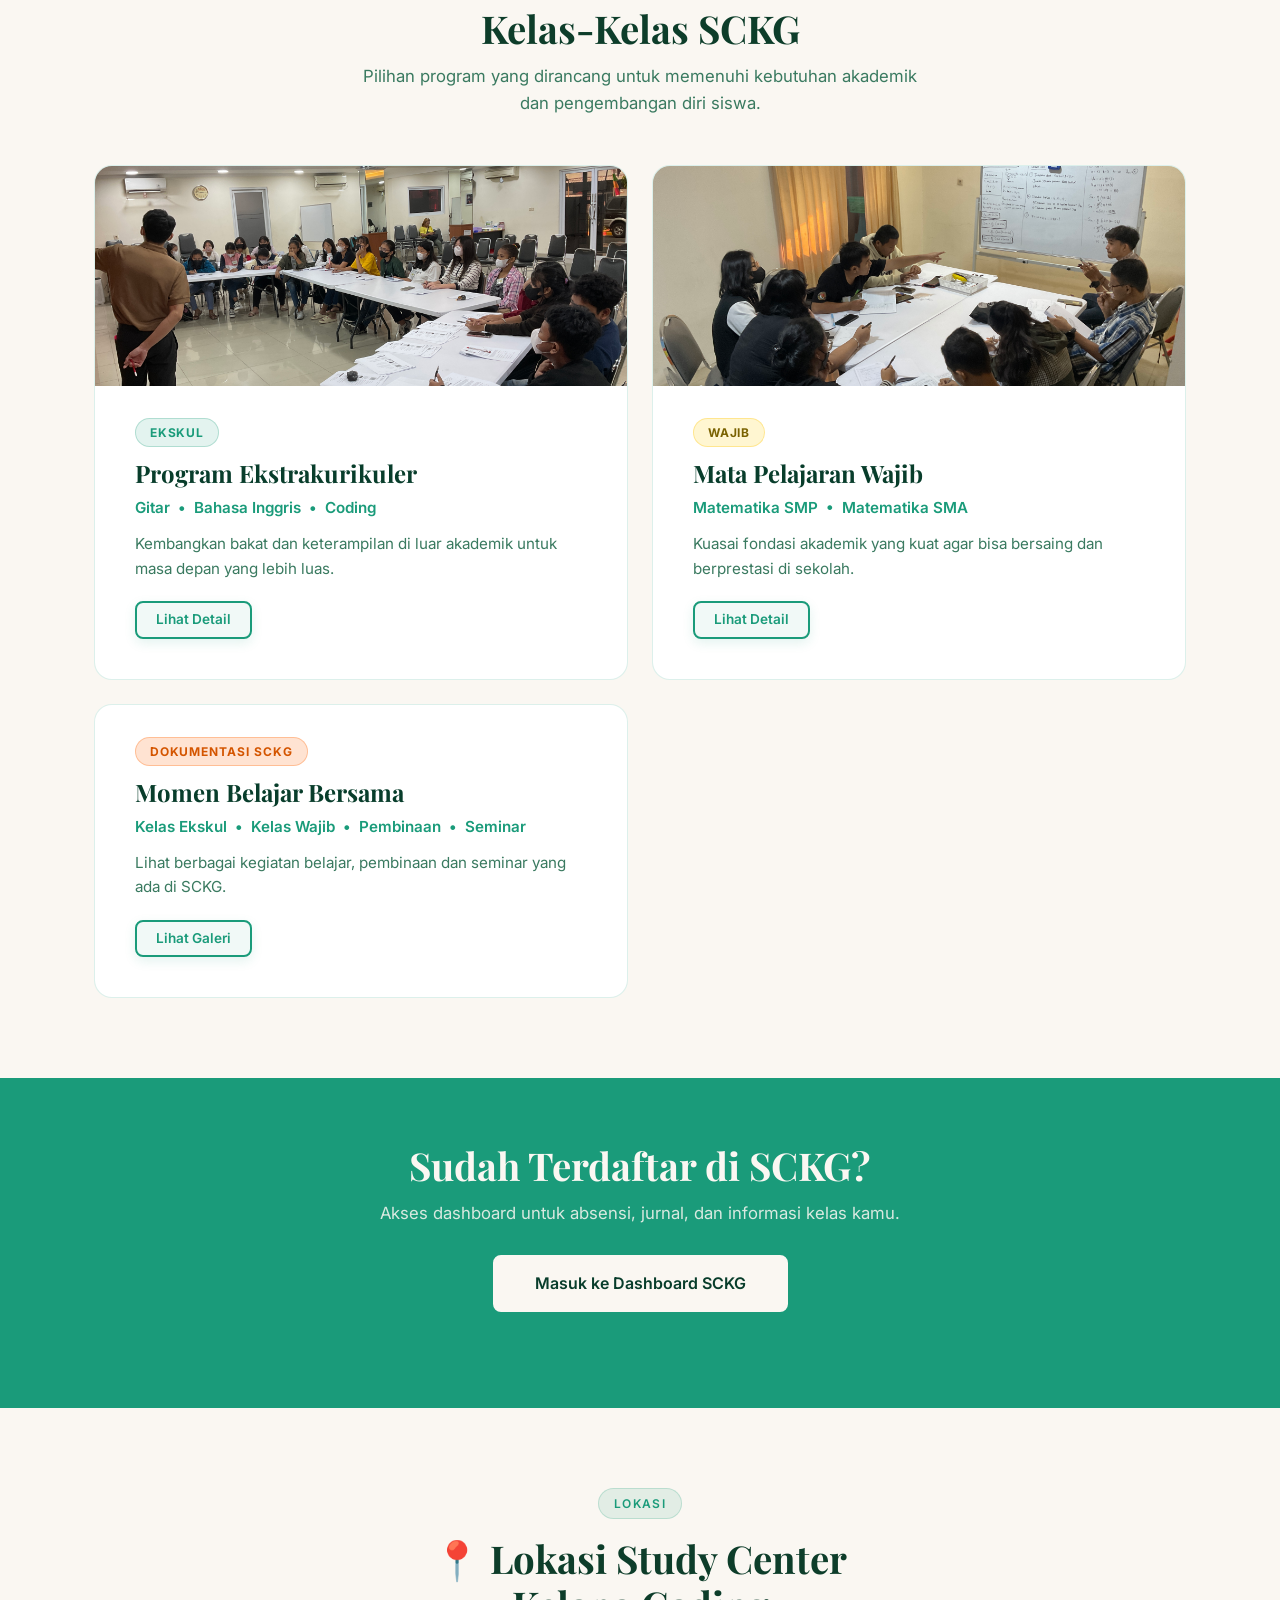
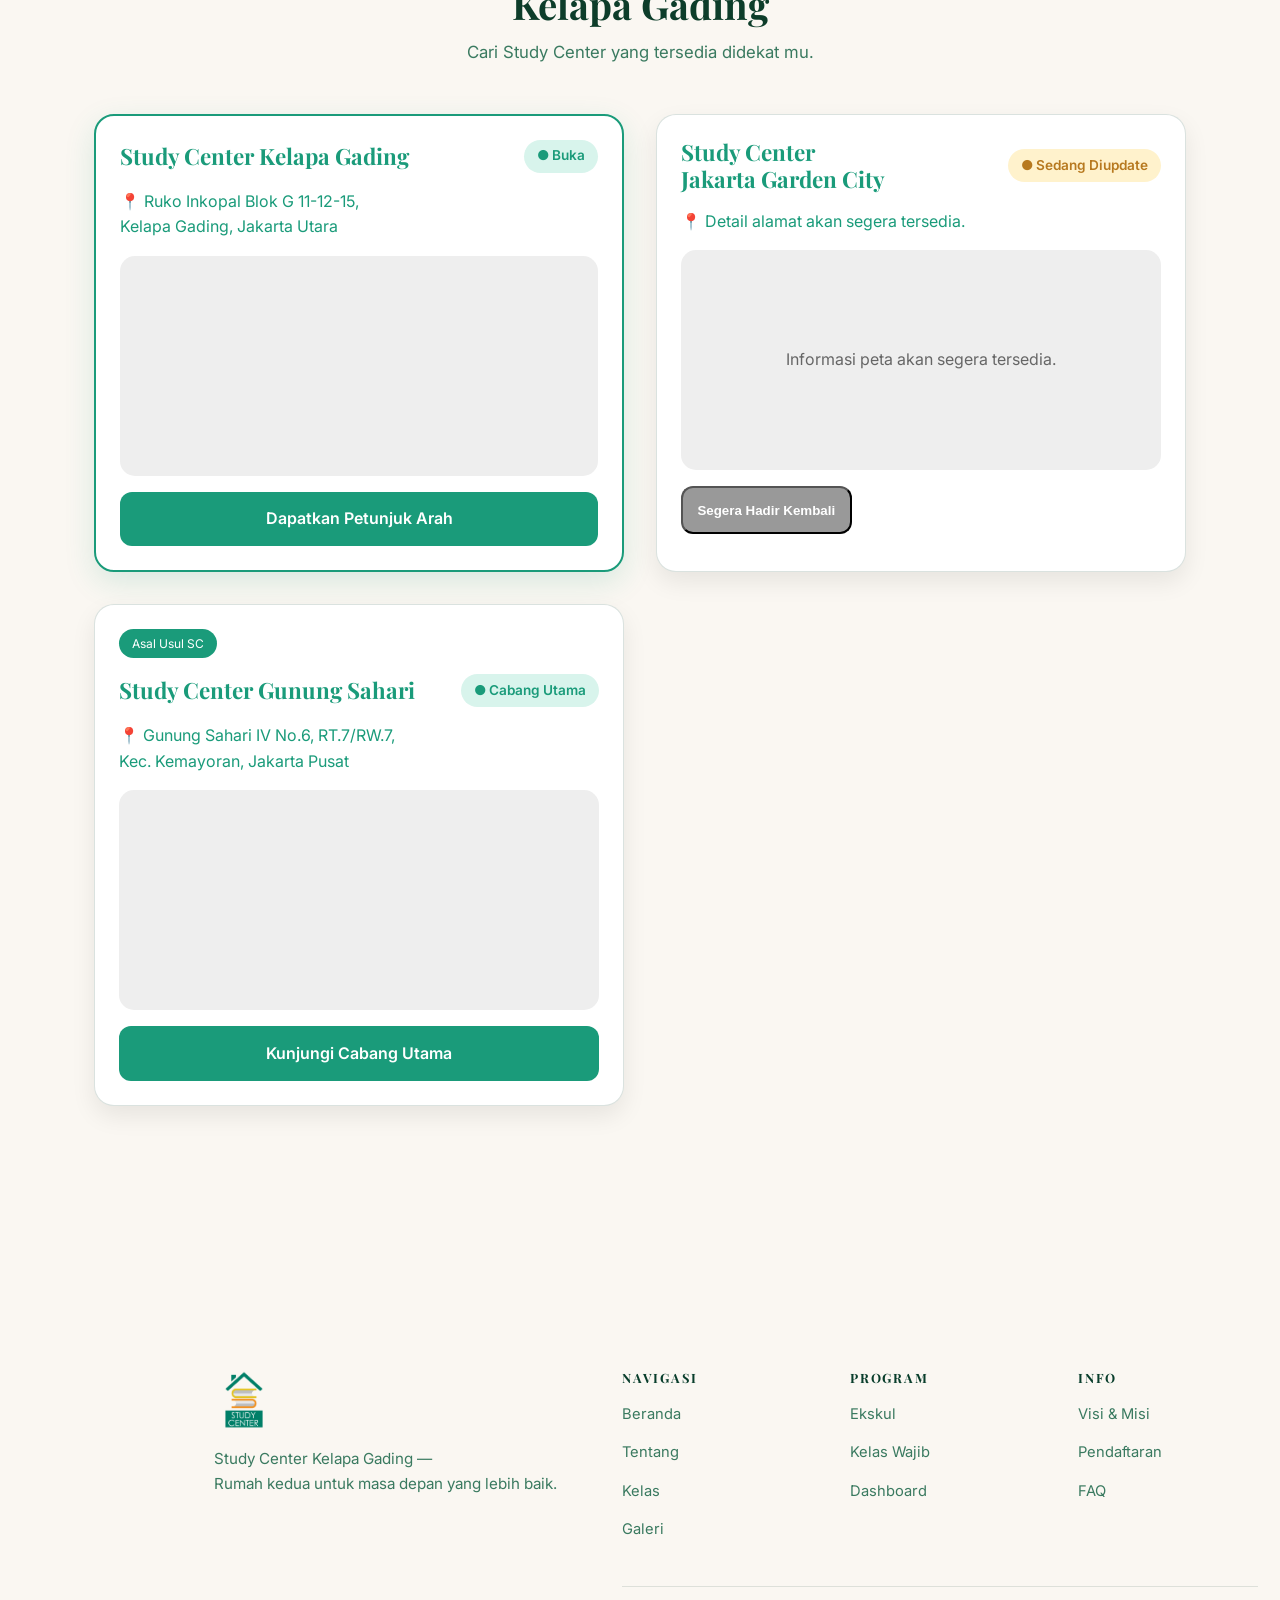
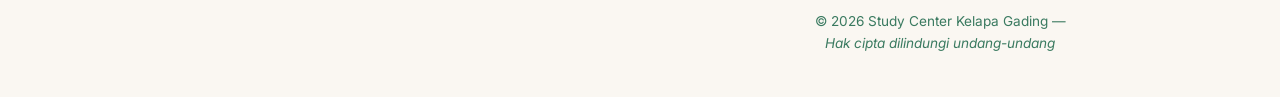
==== commit 5d8bcc65: "update" ====
--- a/index.html
+++ b/index.html
@@ -82,7 +82,7 @@
     <div class="section-header">
       <span class="section-tag">Tentang SCKG</span>
       <h2 class="section-title">
-        Satu Rumah Untuk Bertumbuh Bersama 
+        Satu Rumah Untuk <br> Bertumbuh Bersama 
       </h2>
       <br>
       <p class="section-desc">
@@ -276,7 +276,7 @@
       <div class="locations-grid">
 
         <!-- SC KG -->
-        <div class="location-card">
+        <div class="location-card main-location">
           <div class="location-top">
             <h3>Study Center Kelapa Gading</h3>
             <span class="status active">
@@ -326,7 +326,7 @@
 
 
         <!-- MAIN BRANCH -->
-        <div class="location-card main-branch">
+        <div class="location-card">
 
           <div class="main-label">
             Asal Usul SC
--- a/css/style.css
+++ b/css/style.css
@@ -1889,26 +1889,22 @@
   background: #FAF7F2;
 }
 
-
 .locations-section .section-header {
   text-align: center;
   max-width: 700px;
   margin: auto;
 }
 
-
 .locations-section h2 {
   font-size: 2rem;
   color: #1A9B7A;
   margin-bottom: 1rem;
 }
 
-
 .locations-section p {
   color: #555;
   line-height: 1.7;
 }
-
 
 .locations-grid {
   margin-top: 3rem;
@@ -1917,20 +1913,24 @@
   gap: 2rem;
 }
 
-
 .location-card {
   background: white;
   border-radius: 20px;
+  border: 1.5px solid rgba(8,61,43,.15);
   padding: 1.5rem;
   box-shadow: 0 10px 25px rgba(0,0,0,.08);
   transition: .3s;
 }
 
+/* Highlight SCKG */
+.main-location {
+  border: 2px solid #1A9B7A;
+  box-shadow: 0 10px 30px rgba(26,155,122,.15);
+}
 
 .location-card:hover {
   transform: translateY(-6px);
 }
-
 
 .location-top {
   display:flex;
@@ -1939,11 +1939,9 @@
   gap: 1rem;
 }
 
-
 .location-top h3 {
   font-size: 1.4rem;
 }
-
 
 .status {
   font-size: .85rem;
@@ -1952,23 +1950,36 @@
   font-weight: 600;
 }
 
-
 .active {
   background: #D8F4EC;
   color: #1A9B7A;
-}
-
+  animation: statusGlow 2.5s infinite;
+}
+
+@keyframes statusGlow {
+
+  0% {
+    box-shadow: 0 0 0 rgba(26,155,122,0);
+  }
+
+  50% {
+    box-shadow: 0 0 12px rgba(26,155,122,.45);
+  }
+
+  100% {
+    box-shadow: 0 0 0 rgba(26,155,122,0);
+  }
+
+}
 
 .updating {
   background:#FFF2CC;
   color:#B7791F;
 }
 
-
 .address {
   margin: 1rem 0;
 }
-
 
 .map-container {
   height: 220px;
@@ -1977,13 +1988,11 @@
   background:#eee;
 }
 
-
 .map-container iframe {
   width:100%;
   height:100%;
   border:none;
 }
-
 
 .pending-map {
   display:flex;
@@ -1991,7 +2000,6 @@
   align-items:center;
   color:#666;
 }
-
 
 .location-btn {
   margin-top:1rem;
@@ -2006,22 +2014,14 @@
   transition:.3s;
 }
 
-
 .location-btn:hover {
   background:#12725A;
 }
-
 
 .location-btn.disabled {
   background:#999;
   pointer-events:none;
 }
-
-
-.main-branch {
-  border: 2px solid #1A9B7A;
-}
-
 
 .main-label {
   display:inline-block;
@@ -2033,7 +2033,6 @@
   margin-bottom:1rem;
 }
 
-
 /* MOBILE */
 
 @media(max-width:768px){
@@ -2042,17 +2041,14 @@
     padding: 4rem 1rem;
   }
 
-
   .locations-grid {
     grid-template-columns:1fr;
   }
-
 
   .location-top {
     flex-direction:column;
     align-items:flex-start;
   }
-
 
   .map-container {
     height:180px;
